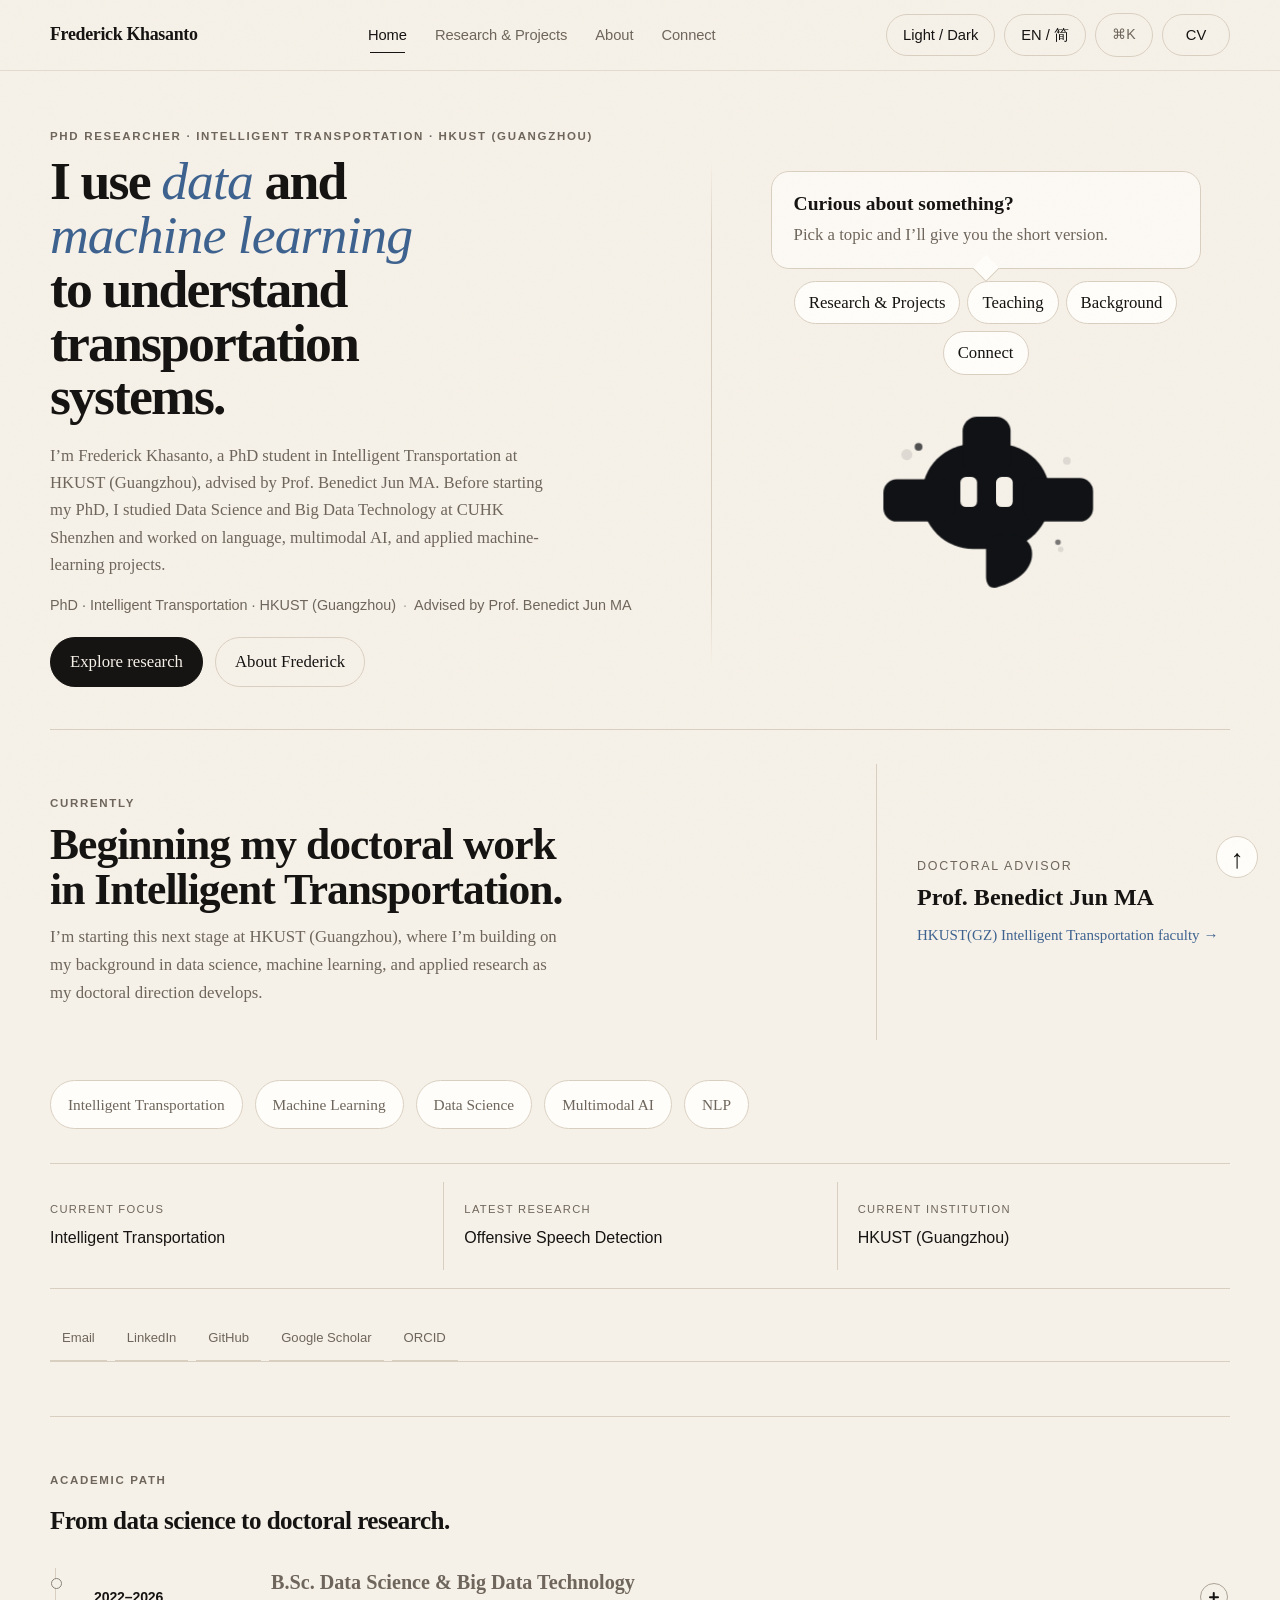
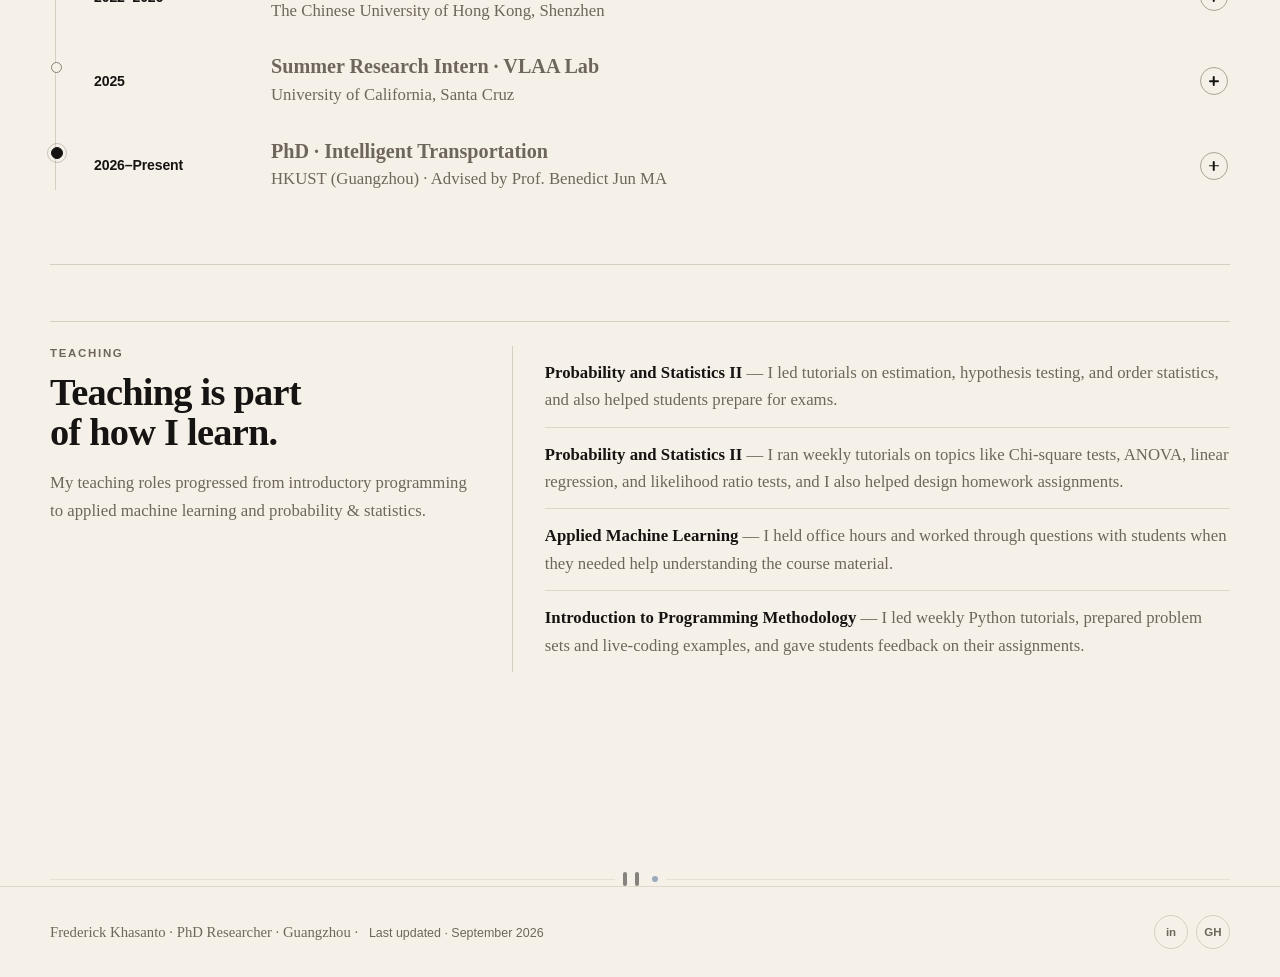
==== index.html @ 77dc5299 "Add files via upload" ====
<!DOCTYPE html>

<html class="no-js" data-theme="light" lang="en">
<head>
<meta charset="utf-8"/>
<meta content="width=device-width, initial-scale=1.0" name="viewport"/>
<meta content="PhD researcher in Intelligent Transportation at HKUST (Guangzhou), with a background in data science, machine learning, language AI, and multimodal AI." name="description"/>
<meta content="index,follow" name="robots"/>
<meta content="website" property="og:type"/>
<meta content="Frederick Khasanto — PhD Researcher" property="og:title"/>
<meta content="PhD researcher in Intelligent Transportation at HKUST (Guangzhou), with a background in data science, machine learning, language AI, and multimodal AI." property="og:description"/>
<meta content="assets/og-home.png" property="og:image"/>
<meta content="1200" property="og:image:width"/>
<meta content="630" property="og:image:height"/>
<meta content="summary_large_image" name="twitter:card"/>
<meta content="Frederick Khasanto — PhD Researcher" name="twitter:title"/>
<meta content="PhD researcher in Intelligent Transportation at HKUST (Guangzhou), with a background in data science, machine learning, language AI, and multimodal AI." name="twitter:description"/>
<meta content="assets/og-home.png" name="twitter:image"/>
<link href="" id="canonicalLink" rel="canonical"/>
<title>Frederick Khasanto — PhD Researcher</title>
<link href="assets/favicon.svg" rel="icon" type="image/svg+xml"/>
<script>(function(){var d=document.documentElement;d.classList.remove('no-js');try{var t=localStorage.getItem('fk-theme');if(t==='dark'||t==='light')d.setAttribute('data-theme',t);}catch(e){}})();</script>
<link href="assets/apple-touch-icon.png" rel="apple-touch-icon" sizes="180x180"/>
<link href="manifest.webmanifest" rel="manifest"/>
<meta content="#f4efe6" name="theme-color"/>
<link href="styles.css?v=35" rel="stylesheet"/>
<script type="application/ld+json">{"@context": "https://schema.org", "@type": "Person", "name": "Frederick Khasanto", "email": "mailto:frederick.kh2003@gmail.com", "jobTitle": "PhD Student in Intelligent Transportation", "description": "PhD student in Intelligent Transportation at The Hong Kong University of Science and Technology (Guangzhou), advised by Prof. Benedict Jun MA.", "sameAs": ["https://github.com/frederickkh", "https://www.linkedin.com/in/frederickkhasanto/", "https://www.instagram.com/frederick.khh/"], "affiliation": {"@type": "CollegeOrUniversity", "name": "The Hong Kong University of Science and Technology (Guangzhou)"}, "alumniOf": {"@type": "CollegeOrUniversity", "name": "The Chinese University of Hong Kong, Shenzhen"}, "knowsAbout": ["Intelligent Transportation", "Machine Learning", "Data Science", "Natural Language Processing", "Multimodal AI"]}</script>
<link href="research.html" rel="prefetch"/><link href="about.html" rel="prefetch"/><link href="connect.html" rel="prefetch"/><link href="Frederick_Academic_CV.pdf" rel="prefetch"/><link href="Frederick_Research_Profile.pdf" rel="prefetch"/></head>
<body class="page-enter v30" data-page="home">
<a class="skip-link" href="#main">Skip to content</a>
<header class="site-header">
<div class="container header-inner">
<a class="wordmark" href="index.html">Frederick Khasanto</a>
<button aria-controls="mobileMenu" aria-expanded="false" aria-label="Open navigation" class="mobile-menu-toggle" id="mobileMenuToggle" type="button">
<span></span><span></span><span></span>
</button>
<div class="mobile-menu" id="mobileMenu">
<nav aria-label="Primary navigation" class="top-nav">
<a data-i18n="common.home" href="index.html">Home</a>
<a data-i18n="common.work" href="research.html">Research &amp; Projects</a>
<a data-i18n="common.about" href="about.html">About</a>
<a data-i18n="common.connect" href="connect.html">Connect</a>
</nav>
<div class="header-actions">
<button class="pill-btn" data-i18n="common.theme" id="themeToggle" type="button">Light / Dark</button>
<button class="pill-btn" data-i18n="common.lang" id="langToggle" type="button">EN / 简</button>
<a class="cv-link" data-i18n="common.cv" href="Frederick_Academic_CV.pdf" rel="noopener" target="_blank">CV</a>
</div>
</div>
</div>
</header>
<main class="page-main" id="main">
<div class="container">
<section class="hero-grid reveal home-hero-legacy home-hero-v27">
<div class="hero-copy">
<div class="kicker" data-i18n="home.kicker">PhD Researcher · Intelligent Transportation · HKUST (Guangzhou)</div>
<h1 data-i18n="home.title" data-i18n-html="true">I use <em>data</em> and <em>machine learning</em> to understand transportation systems.</h1>
<p data-i18n="home.intro">I’m Frederick Khasanto, a PhD student in Intelligent Transportation at HKUST (Guangzhou), advised by Prof. Benedict Jun MA. Before starting my PhD, I studied Data Science and Big Data Technology at CUHK Shenzhen and worked on language, multimodal AI, and applied machine-learning projects.</p>
<div aria-label="Current academic role" class="hero-identity-line"><span>PhD · Intelligent Transportation · HKUST (Guangzhou)</span><span>Advised by Prof. Benedict Jun MA</span></div>
<div class="hero-actions">
<a class="primary-btn" data-i18n="home.viewWork" href="research.html">Explore research</a>
<a class="secondary-btn" data-i18n="home.aboutMe" href="about.html">About Frederick</a>
</div>
</div>
<aside aria-label="Interactive profile avatar" class="hero-side hero-side-v27">
<div class="avatar-wrap">
<div aria-live="polite" class="avatar-bubble">
<strong data-i18n="home.avatarQ">Curious about something?</strong>
<p data-i18n="home.avatarD" id="avatarResponse">Pick a topic and I’ll give you the short version.</p>
</div>
<div class="avatar-options">
<button class="avatar-option" data-i18n="home.optWork" data-topic="work">Research &amp; Projects</button>
<button class="avatar-option" data-i18n="home.optTeach" data-topic="teaching">Teaching</button>
<button class="avatar-option" data-i18n="home.optAbout" data-topic="about">Background</button>
<button class="avatar-option" data-i18n="home.optConnect" data-topic="connect">Connect</button>
</div>
<button aria-describedby="avatarResponse" aria-label="Interactive research companion" class="avatar-btn" id="avatarButton" type="button">
<svg aria-hidden="true" class="research-companion" data-orbit-avatar="" viewbox="0 0 520 420" xmlns="http://www.w3.org/2000/svg">
<g aria-hidden="true" class="companion-nodes"><circle class="companion-node node-a" cx="118" cy="132" fill="currentColor" opacity=".22" r="10"></circle><circle class="companion-node node-b" cx="405" cy="143" fill="currentColor" opacity=".18" r="7"></circle><circle class="companion-node node-c" cx="394" cy="302" fill="currentColor" opacity=".16" r="5"></circle></g><g class="companion-core">
<rect class="companion-body" fill="currentColor" height="188" rx="92" width="230" x="145" y="113"></rect>
<rect class="companion-body companion-wing-left" fill="currentColor" height="76" rx="24" width="128" x="76" y="176"></rect>
<rect class="companion-body companion-wing-right" fill="currentColor" height="78" rx="24" width="126" x="326" y="174"></rect>
<rect class="companion-body companion-crown" fill="currentColor" height="105" rx="26" width="86" x="218" y="64"></rect>
<path class="companion-body companion-tail" d="M285 276 C316 272 338 282 342 303 C347 333 321 359 279 370 C266 373 260 364 260 350 L260 303 C260 287 270 278 285 276Z" fill="currentColor"></path>
<g fill="var(--avatar-eye)">
<g class="avatar-eye-track avatar-eye-track-left"><rect class="avatar-eye" height="54" rx="10" width="30" x="214" y="172"></rect></g>
<g class="avatar-eye-track avatar-eye-track-right"><rect class="avatar-eye" height="54" rx="10" width="30" x="278" y="172"></rect></g>
</g>
<path class="avatar-smile" d="M230 249 C251 264 276 264 296 249" fill="none" stroke="var(--avatar-eye)" stroke-linecap="round" stroke-width="8"></path>
</g><g aria-hidden="true" class="companion-expression">
<path class="companion-brow companion-brow-left" d="M209 157 Q225 149 241 157" fill="none" stroke="var(--avatar-eye)" stroke-linecap="round" stroke-width="5"></path>
<path class="companion-brow companion-brow-right" d="M275 157 Q291 149 307 157" fill="none" stroke="var(--avatar-eye)" stroke-linecap="round" stroke-width="5"></path>
<g class="companion-thought"><circle cx="377" cy="114" fill="currentColor" r="5"></circle><circle cx="394" cy="98" fill="currentColor" r="7"></circle><circle cx="416" cy="78" fill="currentColor" r="9"></circle></g>
<g class="companion-signals" fill="none" stroke="currentColor" stroke-linecap="round" stroke-width="4"><path d="M92 160 Q72 176 72 202"></path><path d="M428 153 Q450 171 451 199"></path></g>
</g>
<circle class="companion-float-dot companion-float-dot-a" cx="139" cy="118" fill="currentColor" opacity=".72" r="7"></circle>
<circle class="companion-float-dot companion-float-dot-b" cx="389" cy="289" fill="currentColor" opacity=".55" r="5"></circle>
</svg>
</button>
<noscript><div class="avatar-noscript"><img alt="Frederick research companion" src="assets/research-companion.svg"/></div></noscript><div class="avatar-helper"><a class="avatar-jump hidden" href="#" id="avatarJump">Open page →</a></div>
</div>
</aside>
</section><section class="doctoral-now reveal" id="doctoral-direction">
<div class="doctoral-now-copy"><div class="kicker">Currently</div><h2>Beginning my doctoral work in Intelligent Transportation.</h2><p>I’m starting this next stage at HKUST (Guangzhou), where I’m building on my background in data science, machine learning, and applied research as my doctoral direction develops.</p></div>
<div class="advisor-card"><span>Doctoral advisor</span><strong>Prof. Benedict Jun MA</strong><a href="https://sysh.hkust-gz.edu.cn/thrust-areas/intr/faculty-profile/" rel="noopener" target="_blank">HKUST(GZ) Intelligent Transportation faculty →</a></div>
</section><section aria-label="Research focus" class="focus-strip reveal" data-focus-strip="">
<button class="focus-chip" data-focus="transportation" type="button">Intelligent Transportation</button>
<button class="focus-chip" data-focus="ml" type="button">Machine Learning</button>
<button class="focus-chip" data-focus="data" type="button">Data Science</button>
<button class="focus-chip" data-focus="multimodal" type="button">Multimodal AI</button>
<button class="focus-chip" data-focus="nlp" type="button">NLP</button>
</section>
<section aria-label="Current research status" class="research-status-line reveal">
<div><span>Current focus</span><strong>Intelligent Transportation</strong></div>
<div><span>Latest research</span><strong>Offensive Speech Detection</strong></div>
<div><span>Current institution</span><strong>HKUST (Guangzhou)</strong></div>
</section>
<nav aria-label="Academic identity" class="academic-identity-bar reveal">
<a data-track="email" href="mailto:frederick.kh2003@gmail.com">Email</a>
<a href="https://www.linkedin.com/in/frederickkhasanto/" rel="noopener" target="_blank">LinkedIn</a>
<a href="https://github.com/frederickkh" rel="noopener" target="_blank">GitHub</a>
<a data-scholar-link="" hidden="" href="#">Google Scholar</a>
<a data-orcid-link="" hidden="" href="#">ORCID</a>
</nav><section class="academic-timeline-section reveal">
<div class="section-head"><div><div class="kicker">Academic path</div><h2>From data science to doctoral research.</h2></div></div>
<div class="academic-timeline interactive-timeline" data-academic-timeline="">
<article class="timeline-item">
<button aria-expanded="false" class="timeline-trigger" type="button">
<time>2022–2026</time><span class="timeline-summary"><strong>B.Sc. Data Science &amp; Big Data Technology</strong><span>The Chinese University of Hong Kong, Shenzhen</span></span><span aria-hidden="true" class="timeline-cue"></span>
</button>
<div class="timeline-detail"><p data-i18n="about.timeline1">Built a foundation in statistics, machine learning, programming, and data-driven problem solving at CUHK Shenzhen.</p></div>
</article>
<article class="timeline-item">
<button aria-expanded="false" class="timeline-trigger" type="button">
<time>2025</time><span class="timeline-summary"><strong>Summer Research Intern · VLAA Lab</strong><span>University of California, Santa Cruz</span></span><span aria-hidden="true" class="timeline-cue"></span>
</button>
<div class="timeline-detail"><p data-i18n="about.timeline2">Studied vision-language models and multimodal architectures, including LLaVA and LLaVA-CoT, at the VLAA Lab.</p></div>
</article>
<article class="timeline-item current">
<button aria-expanded="false" class="timeline-trigger" type="button">
<time>2026–Present</time><span class="timeline-summary"><strong>PhD · Intelligent Transportation</strong><span>HKUST (Guangzhou) · Advised by Prof. Benedict Jun MA</span></span><span aria-hidden="true" class="timeline-cue"></span>
</button>
<div class="timeline-detail"><p data-i18n="about.timeline3">Beginning doctoral research in Intelligent Transportation at HKUST (Guangzhou) under the supervision of Prof. Benedict Jun MA.</p></div>
</article>
</div>
</section>
<section class="section reveal" id="teaching-profile">
<div class="teaching-home-grid">
<div class="intro-card">
<div class="kicker" data-i18n="home.teachK">Teaching</div>
<h2 class="legacy-home-title" data-i18n="home.teachT">Teaching is part of how I learn.</h2>
<p class="muted" data-i18n="home.teachP">My teaching roles progressed from introductory programming to applied machine learning and probability &amp; statistics.</p>
</div>
<div class="teaching-preview">
<ul class="teaching-home-list">
<li><strong data-i18n="home.t1title">Probability and Statistics II</strong> — <span data-i18n="home.t1body">I led tutorials on estimation, hypothesis testing, and order statistics, and also helped students prepare for exams.</span></li>
<li><strong data-i18n="home.t2title">Probability and Statistics II</strong> — <span data-i18n="home.t2body">I ran weekly tutorials on topics like Chi-square tests, ANOVA, linear regression, and likelihood ratio tests, and I also helped design homework assignments.</span></li>
<li><strong data-i18n="home.t3title">Applied Machine Learning</strong> — <span data-i18n="home.t3body">I held office hours and worked through questions with students when they needed help understanding the course material.</span></li>
<li><strong data-i18n="home.t4title">Introduction to Programming Methodology</strong> — <span data-i18n="home.t4body">I led weekly Python tutorials, prepared problem sets and live-coding examples, and gave students feedback on their assignments.</span></li>
</ul>
</div>
</div>
</section>
</div>
</main>
<div aria-hidden="true" class="signature-divider"><span class="sig-line"></span><span class="sig-eye"></span><span class="sig-eye"></span><span class="sig-node"></span><span class="sig-line"></span></div><footer class="footer-simple premium-footer"><div class="container premium-footer-inner"><span>Frederick Khasanto · PhD Researcher · Guangzhou · <span class="freshness">Last updated · September 2026</span></span><div class="footer-socials"><a aria-label="LinkedIn" href="https://www.linkedin.com/in/frederickkhasanto/" rel="noopener" target="_blank">in</a><a aria-label="GitHub" href="https://github.com/frederickkh" rel="noopener" target="_blank">GH</a></div></div></footer>
<button aria-label="Back to top" class="to-top" data-to-top="">↑</button>
<script src="site-config.js?v=35"></script><script defer="" src="script.js?v=35"></script>
</body></html>
---- styles.css ----
:root {
  --bg: #f6f1e8;
  --surface: #fffdf9;
  --surface-soft: #f0e9de;
  --text: #161412;
  --muted: #6e665c;
  --line: #d9cfc1;
  --accent: #3e628f;
  --accent-soft: #e6edf7;
  --shadow: 0 14px 36px rgba(35, 28, 18, 0.055);
  --avatar: #101216;
  --avatar-eye: var(--bg);
  --content: 1180px;
}

html[data-theme="dark"] {
  --bg: #111318;
  --surface: #171a20;
  --surface-soft: #20252d;
  --text: #f2ede5;
  --muted: #b8b0a5;
  --line: #303641;
  --accent: #91add5;
  --accent-soft: #202d40;
  --shadow: 0 16px 38px rgba(0, 0, 0, 0.28);
  --avatar: #f2ede5;
  --avatar-eye: var(--bg);
}

* { box-sizing: border-box; }
html { scroll-behavior: smooth; }
body {
  margin: 0;
  font-family: "Times New Roman", Times, serif;
  background: var(--bg);
  color: var(--text);
  line-height: 1.58;
  font-size: 17px;
  -webkit-font-smoothing: antialiased;
}

a { color: inherit; text-decoration: none; }
img { display: block; max-width: 100%; }
button, input, textarea, select { font: inherit; color: inherit; }
button { -webkit-tap-highlight-color: transparent; }

.container {
  width: min(calc(100% - 44px), var(--content));
  margin: 0 auto;
}

.hidden { display: none !important; }

/* Header */
.site-header {
  position: sticky;
  top: 0;
  z-index: 30;
  background: color-mix(in srgb, var(--bg) 90%, transparent);
  border-bottom: 1px solid color-mix(in srgb, var(--line) 82%, transparent);
  backdrop-filter: blur(14px);
}

.header-inner {
  min-height: 74px;
  display: grid;
  grid-template-columns: auto 1fr auto;
  align-items: center;
  gap: 24px;
}

.wordmark {
  font-weight: 700;
  font-size: 1.12rem;
  white-space: nowrap;
  letter-spacing: -0.01em;
}

.top-nav {
  display: flex;
  align-items: center;
  justify-content: center;
  gap: 4px;
}

.top-nav a,
.pill-btn,
.cv-link,
.primary-btn,
.secondary-btn,
.avatar-option,
.copy-btn {
  transition: background-color .18s ease, color .18s ease, border-color .18s ease, transform .18s ease, box-shadow .18s ease;
}

.top-nav a {
  padding: 9px 14px;
  border-radius: 999px;
  color: var(--muted);
}

.top-nav a:hover,
.top-nav a.active {
  background: var(--surface-soft);
  color: var(--text);
}

.header-actions {
  display: flex;
  align-items: center;
  justify-content: flex-end;
  gap: 9px;
}

.pill-btn,
.cv-link,
.copy-btn,
.primary-btn,
.secondary-btn {
  display: inline-flex;
  align-items: center;
  justify-content: center;
  border: 1px solid var(--line);
  border-radius: 999px;
  background: transparent;
  cursor: pointer;
}

.pill-btn,
.cv-link {
  min-height: 42px;
  padding: 8px 16px;
}

.cv-link { min-width: 68px; }

.pill-btn:hover,
.cv-link:hover,
.copy-btn:hover,
.secondary-btn:hover {
  border-color: color-mix(in srgb, var(--accent) 58%, var(--line));
  transform: translateY(-1px);
}

.page-main { padding: 42px 0 70px; }
.kicker {
  margin-bottom: 12px;
  color: var(--muted);
  font-size: .78rem;
  letter-spacing: .15em;
  text-transform: uppercase;
}

/* Home hero */
.hero-grid {
  display: grid;
  grid-template-columns: minmax(0, 1.03fr) minmax(390px, .97fr);
  gap: 48px;
  align-items: center;
  min-height: 620px;
  padding: 18px 0 30px;
}

.hero-copy h1 {
  max-width: 10.5ch;
  margin: 0 0 20px;
  font-size: clamp(3rem, 5.8vw, 5.15rem);
  line-height: .96;
  letter-spacing: -0.045em;
}

.hero-copy h1 em {
  color: var(--accent);
  font-style: italic;
  font-weight: 400;
}

.hero-copy > p {
  max-width: 58ch;
  margin: 0 0 24px;
  color: var(--muted);
  font-size: 1.08rem;
  line-height: 1.7;
}

.hero-actions {
  display: flex;
  gap: 12px;
  flex-wrap: wrap;
}

.primary-btn,
.secondary-btn {
  min-height: 46px;
  padding: 10px 19px;
}

.primary-btn {
  background: var(--text);
  border-color: var(--text);
  color: var(--bg);
}

.primary-btn:hover { transform: translateY(-1px); opacity: .92; }

.hero-facts {
  display: grid;
  grid-template-columns: repeat(3, minmax(0, 1fr));
  gap: 12px;
  margin-top: 24px;
}

.fact-card {
  padding: 15px 16px;
  border: 1px solid var(--line);
  border-radius: 18px;
  background: color-mix(in srgb, var(--surface) 88%, transparent);
}

.fact-card span {
  display: block;
  margin-bottom: 4px;
  color: var(--muted);
  font-size: .86rem;
}

.fact-card strong { font-size: 1rem; }

.hero-side { min-width: 0; }

.avatar-wrap {
  display: grid;
  justify-items: center;
  gap: 11px;
  position: relative;
  padding-top: 2px;
}

.avatar-bubble {
  position: relative;
  width: min(100%, 500px);
  padding: 24px 28px;
  border: 1px solid var(--line);
  border-radius: 30px;
  background: var(--surface);
  box-shadow: var(--shadow);
}

.avatar-bubble::after {
  content: "";
  position: absolute;
  left: 50%;
  bottom: -12px;
  width: 22px;
  height: 22px;
  background: var(--surface);
  border-right: 1px solid var(--line);
  border-bottom: 1px solid var(--line);
  transform: translateX(-50%) rotate(45deg);
}

.avatar-bubble strong {
  display: block;
  margin-bottom: 6px;
  font-size: 1.22rem;
  line-height: 1.25;
}

.avatar-bubble p {
  margin: 0;
  color: var(--muted);
  line-height: 1.5;
}

.avatar-options {
  display: flex;
  justify-content: center;
  flex-wrap: wrap;
  gap: 9px;
  width: min(100%, 510px);
  padding-top: 4px;
}

.avatar-option {
  min-height: 42px;
  padding: 8px 17px;
  border: 1px solid var(--line);
  border-radius: 999px;
  background: var(--surface);
  cursor: pointer;
}

.avatar-option:hover,
.avatar-option.active {
  background: var(--surface-soft);
  border-color: color-mix(in srgb, var(--accent) 48%, var(--line));
  transform: translateY(-1px);
}

.avatar-btn {
  width: min(330px, 86vw);
  margin-top: 2px;
  padding: 0;
  border: 0;
  outline: none;
  background: transparent;
  color: var(--avatar);
  cursor: pointer;
  transform-origin: center;
}

.avatar-btn svg { display: block; width: 100%; height: auto; }
.avatar-btn:hover { filter: drop-shadow(0 12px 20px rgba(0, 0, 0, .08)); }
.avatar-btn.pressed { transform: scale(.97); }
.avatar-btn.talk .avatar-eye { animation: blink .36s ease; }
.avatar-float { animation: bob 4.6s ease-in-out infinite; }
.avatar-helper { min-height: 24px; }
.avatar-jump { color: var(--accent); font-size: .95rem; }

@keyframes blink {
  0%, 100% { transform: scaleY(1); transform-origin: center; }
  50% { transform: scaleY(.14); transform-origin: center; }
}
@keyframes bob {
  0%, 100% { transform: translateY(0); }
  50% { transform: translateY(-6px); }
}

/* Home teaching */
.section {
  padding: 46px 0;
  border-top: 1px solid var(--line);
}

.teaching-home-grid {
  display: grid;
  grid-template-columns: .74fr 1.26fr;
  gap: 24px;
  align-items: start;
}

.intro-card,
.teaching-preview {
  border: 1px solid var(--line);
  border-radius: 24px;
  background: var(--surface);
  box-shadow: var(--shadow);
}

.intro-card { padding: 26px 28px; }
.teaching-preview { padding: 18px 26px; }
.legacy-home-title {
  margin: 0 0 12px;
  font-size: clamp(1.8rem, 3vw, 2.55rem);
  line-height: 1.05;
  letter-spacing: -0.02em;
}
.muted { color: var(--muted); }
.teaching-home-list { margin: 0; padding: 0; list-style: none; }
.teaching-home-list li {
  padding: 13px 0;
  color: var(--muted);
  border-bottom: 1px solid color-mix(in srgb, var(--line) 78%, transparent);
}
.teaching-home-list li:last-child { border-bottom: 0; }
.teaching-home-list strong { color: var(--text); }

/* Research + Projects */
.research-intro { padding: 12px 0 28px; }
.research-intro h1 {
  margin: 0;
  font-size: clamp(2.5rem, 5vw, 4.15rem);
  line-height: 1;
  letter-spacing: -0.035em;
}
.research-intro p {
  max-width: 68ch;
  margin: 18px 0 0;
  color: var(--muted);
  font-size: 1.08rem;
}

.research-list { display: grid; gap: 14px; margin: 6px 0 40px; }
.research-row {
  display: grid;
  grid-template-columns: 205px 1fr;
  gap: 26px;
  padding: 24px 26px;
  border: 1px solid var(--line);
  border-radius: 22px;
  background: var(--surface);
  box-shadow: var(--shadow);
}
.research-row .meta strong { display: block; margin-bottom: 4px; }
.research-row .meta span,
.research-row p { color: var(--muted); }
.research-row p { margin: 0; }
.eyebrow {
  margin-bottom: 6px;
  color: var(--muted);
  font-size: .78rem;
  letter-spacing: .14em;
  text-transform: uppercase;
}
.research-row h3 {
  margin: 0 0 8px;
  font-size: 1.65rem;
  line-height: 1.1;
}

.project-section-head,
.section-line-title {
  display: flex;
  align-items: center;
  gap: 18px;
  margin: 32px 0 18px;
}
.project-section-head h2,
.section-line-title h2 {
  margin: 0;
  white-space: nowrap;
  font-size: clamp(2rem, 3vw, 2.8rem);
  line-height: 1;
}
.line-fill { flex: 1; height: 1px; background: var(--line); }
.project-grid { display: grid; gap: 14px; }
.project-card {
  display: grid;
  grid-template-columns: 132px minmax(0, 1fr) 230px;
  gap: 24px;
  align-items: center;
  padding: 22px 24px;
  border: 1px solid var(--line);
  border-radius: 22px;
  background: var(--surface);
  box-shadow: var(--shadow);
}
.project-meta { display: grid; gap: 11px; align-content: start; }
.project-year { color: var(--muted); font-size: 1.65rem; font-weight: 700; }
.project-badge,
.project-badge-ref {
  display: inline-flex;
  align-items: center;
  justify-content: center;
  width: fit-content;
  min-width: 102px;
  padding: 7px 12px;
  border-radius: 10px;
  background: #6f849a;
  color: #fff;
  font-size: .82rem;
  font-weight: 700;
  letter-spacing: .04em;
}
.project-copy h3,
.project-copy-ref h3 {
  margin: 0 0 7px;
  font-size: 1.55rem;
  line-height: 1.1;
}
.project-copy p,
.project-copy-ref p {
  margin: 0;
  color: var(--muted);
  line-height: 1.55;
}
.project-image,
.project-image-ref {
  height: 132px;
  overflow: hidden;
  border: 1px solid var(--line);
  border-radius: 15px;
  background: var(--surface-soft);
}
.project-image img,
.project-image-ref img {
  width: 100%;
  height: 100%;
  object-fit: cover;
}

/* About */
.about-container-legacy { display: grid; gap: 26px; }
.about-hero-ref { padding-top: 4px; }
.about-hero-ref h1 {
  margin: 0;
  font-size: clamp(2.8rem, 5vw, 4.7rem);
  line-height: .96;
  letter-spacing: -0.035em;
}
.about-divider { height: 1px; margin-top: 20px; background: var(--line); }
.about-intro-ref {
  display: grid;
  grid-template-columns: minmax(0, 1.15fr) minmax(280px, .85fr);
  gap: 36px;
  align-items: start;
}
.about-copy-ref h2,
.about-section-ref h2 {
  margin: 0 0 13px;
  font-size: clamp(1.8rem, 3vw, 2.4rem);
  line-height: 1.08;
}
.about-copy-ref p {
  margin: 0 0 15px;
  color: var(--muted);
  font-size: 1.04rem;
}
.about-photo-ref-wrap {
  overflow: hidden;
  border: 1px solid var(--line);
  border-radius: 22px;
  background: var(--surface);
  box-shadow: var(--shadow);
}
.about-photo-ref {
  width: 100%;
  aspect-ratio: 4 / 5;
  object-fit: cover;
}
.about-section-ref,
.callout-ref {
  padding: 26px 28px;
  border: 1px solid var(--line);
  border-radius: 22px;
  background: var(--surface);
  box-shadow: var(--shadow);
}
.bullet-list-ref {
  margin: 0;
  padding-left: 20px;
  color: var(--muted);
}
.bullet-list-ref li { margin: 10px 0; }
.bullet-list-ref strong { color: var(--text); }
.callout-ref p { margin: 0; color: var(--muted); }
.callout-ref a { color: var(--accent); }
.project-card-ref {
  display: grid;
  grid-template-columns: 126px minmax(0, 1fr) 220px;
  gap: 22px;
  align-items: center;
  padding: 18px 0;
  border-top: 1px solid var(--line);
}
.about-section-ref .project-card-ref:first-of-type { border-top: 0; padding-top: 0; }
.project-meta-ref { display: grid; gap: 10px; align-content: start; }
.project-year-ref { color: var(--muted); font-size: 1.55rem; font-weight: 700; }
.info-grid-ref {
  display: grid;
  grid-template-columns: repeat(3, minmax(0, 1fr));
  gap: 14px;
}
.info-card-ref {
  padding: 21px 22px;
  border: 1px solid var(--line);
  border-radius: 20px;
  background: var(--surface);
  box-shadow: var(--shadow);
}
.info-card-ref h3 { margin: 0 0 9px; font-size: 1.45rem; }
.info-card-ref p { margin: 0; color: var(--muted); }

/* Connect – intentionally close to the earlier compact list style */
.connect-page { padding-top: 36px; }
.connect-hero {
  display: grid;
  grid-template-columns: 210px 1fr;
  gap: 34px;
  align-items: center;
  padding: 12px 0 34px;
  border-bottom: 1px solid var(--line);
}
.connect-photo-wrap { position: relative; width: 190px; }
.connect-photo {
  width: 190px;
  height: 190px;
  object-fit: cover;
  border: 1px solid var(--line);
  border-radius: 50%;
  box-shadow: var(--shadow);
}
.status-dot {
  position: absolute;
  right: 12px;
  bottom: 12px;
  width: 16px;
  height: 16px;
  border: 3px solid var(--bg);
  border-radius: 50%;
  background: #22c55e;
}
.connect-copy h1 {
  margin: 0 0 7px;
  font-size: clamp(2.5rem, 4.5vw, 4rem);
  line-height: 1;
  letter-spacing: -0.035em;
}
.connect-degree { margin: 0 0 10px; font-weight: 700; }
.connect-copy p:last-child { max-width: 64ch; margin-bottom: 0; color: var(--muted); }

.contact-list {
  display: grid;
  margin-top: 30px;
  border-top: 1px solid var(--line);
}
.contact-row {
  display: grid;
  grid-template-columns: 62px 185px minmax(0, 1fr) auto;
  gap: 18px;
  align-items: center;
  min-height: 88px;
  padding: 15px 0;
  border-bottom: 1px solid var(--line);
}
.contact-icon {
  width: 48px;
  height: 48px;
  display: grid;
  place-items: center;
  border: 1px solid var(--line);
  border-radius: 50%;
  background: var(--surface);
}
.contact-icon svg { width: 23px; height: 23px; display:block; }
.contact-name { font-size: 1.38rem; font-weight: 700; }
.contact-name:hover { color: var(--accent); }
.contact-desc { color: var(--muted); }
.copy-btn {
  min-width: 82px;
  min-height: 40px;
  padding: 7px 16px;
  background: var(--surface);
}
.copy-btn.copied { background: var(--text); color: var(--bg); }
.brand-whatsapp:hover, .brand-instagram:hover, .brand-email:hover, .brand-linkedin:hover, .brand-github:hover { box-shadow: 0 0 0 4px color-mix(in srgb, var(--surface-soft) 70%, transparent); }

.footer-simple {
  padding: 30px 0 38px;
  border-top: 1px solid var(--line);
  color: var(--muted);
  text-align: center;
}
.to-top {
  position: fixed;
  right: 22px;
  bottom: 22px;
  width: 52px;
  height: 52px;
  display: grid;
  place-items: center;
  border: 0;
  border-radius: 50%;
  background: #217cff;
  color: #fff;
  font-size: 1.65rem;
  cursor: pointer;
  box-shadow: 0 10px 24px rgba(33, 124, 255, .28);
}

.reveal {
  opacity: 0;
  transform: translateY(14px);
  transition: opacity .5s ease, transform .5s ease;
}
.reveal.show { opacity: 1; transform: translateY(0); }

@media (prefers-reduced-motion: reduce) {
  *, *::before, *::after { scroll-behavior: auto !important; animation: none !important; transition: none !important; }
  .reveal { opacity: 1; transform: none; }
}

@media (max-width: 1000px) {
  .header-inner { grid-template-columns: 1fr auto; }
  .top-nav { grid-column: 1 / -1; grid-row: 2; order: 3; padding-bottom: 10px; }
  .hero-grid { grid-template-columns: 1fr; min-height: auto; }
  .hero-copy h1 { max-width: 12ch; }
  .hero-side { margin-top: 10px; }
  .teaching-home-grid,
  .about-intro-ref,
  .research-row,
  .project-card,
  .project-card-ref,
  .info-grid-ref,
  .connect-hero { grid-template-columns: 1fr; }
  .about-photo-ref-wrap { max-width: 420px; }
  .project-image,
  .project-image-ref { height: 210px; }
  .connect-photo-wrap { width: 150px; }
  .connect-photo { width: 150px; height: 150px; }
  .contact-row { grid-template-columns: 58px minmax(0, 1fr) auto; }
  .contact-desc { grid-column: 2 / 3; margin-top: -8px; }
  .copy-btn { grid-column: 3; grid-row: 1 / span 2; }
}

@media (max-width: 680px) {
  body { font-size: 16px; }
  .container { width: min(calc(100% - 24px), var(--content)); }
  .header-inner { display: flex; flex-wrap: wrap; justify-content: center; gap: 8px 12px; padding: 11px 0; }
  .wordmark { width: 100%; text-align: center; }
  .top-nav { order: 2; width: 100%; flex-wrap: wrap; padding-bottom: 0; }
  .header-actions { order: 3; width: 100%; justify-content: center; }
  .top-nav a { padding: 8px 10px; }
  .pill-btn, .cv-link { min-height: 38px; padding: 7px 12px; }
  .page-main { padding-top: 28px; }
  .hero-grid { gap: 28px; padding-top: 0; }
  .hero-copy h1 { max-width: none; font-size: clamp(2.65rem, 13vw, 4rem); }
  .hero-facts { grid-template-columns: 1fr; }
  .avatar-bubble { padding: 20px; border-radius: 24px; }
  .avatar-options { gap: 7px; }
  .avatar-option { padding: 8px 13px; }
  .avatar-btn { width: min(280px, 84vw); }
  .intro-card, .teaching-preview, .about-section-ref, .callout-ref { padding: 21px; }
  .project-card, .project-card-ref { padding: 19px; border: 1px solid var(--line); border-radius: 20px; background: var(--surface); box-shadow: var(--shadow); }
  .project-card-ref + .project-card-ref { margin-top: 12px; }
  .section-line-title, .project-section-head { align-items: flex-start; }
  .line-fill { margin-top: 16px; }
  .contact-row { grid-template-columns: 52px 1fr auto; gap: 12px; }
  .contact-icon { width: 44px; height: 44px; }
  .contact-name { font-size: 1.18rem; }
  .contact-desc { font-size: .94rem; }
  .copy-btn { min-width: 70px; padding: 7px 12px; }
}


/* v13 targeted polish — keep v12 visual direction */
.about-intro-ref {
  grid-template-columns: minmax(0, 1.35fr) minmax(230px, .65fr);
  gap: 42px;
}
.about-photo-ref-wrap {
  width: min(100%, 300px);
  justify-self: end;
}
.about-photo-ref {
  aspect-ratio: 4 / 5;
  object-position: center 42%;
}
.connect-copy p:last-child {
  max-width: 68ch;
  line-height: 1.6;
}
.status-dot { display: none !important; }
@media (max-width: 980px) {
  .about-photo-ref-wrap {
    width: min(100%, 320px);
    justify-self: start;
  }
}


/* v14 finishing pass */
[id]{scroll-margin-top:96px}
.mobile-menu{display:contents}
.mobile-menu-toggle{display:none;width:44px;height:44px;border:1px solid var(--line);border-radius:50%;background:transparent;cursor:pointer;padding:11px}
.mobile-menu-toggle span{display:block;height:1.5px;background:var(--text);margin:4px 0;transition:transform .2s ease,opacity .2s ease}
.mobile-menu-toggle.open span:nth-child(1){transform:translateY(5.5px) rotate(45deg)}
.mobile-menu-toggle.open span:nth-child(2){opacity:0}
.mobile-menu-toggle.open span:nth-child(3){transform:translateY(-5.5px) rotate(-45deg)}

/* 1. About clipping */
.about-page{padding-top:64px}
.about-hero-ref{padding-top:8px}
.about-hero-ref h1{font-size:clamp(2.35rem,4.8vw,4.15rem)}

/* 2. Research hero slightly smaller */
.research-intro h1{font-size:clamp(2.35rem,4.35vw,3.65rem);max-width:19ch}
.research-intro{padding-top:4px}

/* 3. Project visual treatment ready for real screenshots */
.project-source-note{max-width:72ch;margin:-4px 0 18px;color:var(--muted);font-size:.92rem}
.project-image{position:relative;margin:0}
.project-image figcaption{position:absolute;left:10px;bottom:10px;padding:5px 9px;border-radius:999px;background:color-mix(in srgb,var(--surface) 88%,transparent);border:1px solid var(--line);font-size:.75rem;color:var(--muted);backdrop-filter:blur(8px)}

/* 4. About less repetitive */
.about-featured-grid{display:grid;grid-template-columns:repeat(2,minmax(0,1fr));gap:18px}
.about-feature-card{display:grid;grid-template-columns:150px 1fr;gap:18px;align-items:center;padding:18px;border:1px solid var(--line);border-radius:20px;background:color-mix(in srgb,var(--surface) 94%,transparent)}
.about-feature-card img{width:150px;height:112px;object-fit:cover;border-radius:14px;border:1px solid var(--line)}
.about-feature-card span{display:block;color:var(--muted);font-size:.78rem;letter-spacing:.08em;margin-bottom:4px}
.about-feature-card h3{margin:0 0 7px;font-size:1.25rem;line-height:1.15}
.about-feature-card p{margin:0;color:var(--muted);font-size:.94rem;line-height:1.5}
.inline-more{display:inline-flex;margin-top:18px;color:var(--accent);font-size:.95rem}

/* 5+6 Connect */
.connect-copy p{max-width:64ch}
.connect-copy p + p{margin-top:10px}
.contact-main{min-width:0}
.contact-name{display:inline-block;margin:0;font-size:1.42rem;line-height:1.1;font-weight:700}
.contact-id{margin-top:4px;color:var(--muted);font-size:.86rem;overflow-wrap:anywhere}
.contact-row{grid-template-columns:68px minmax(190px, .7fr) minmax(260px,1.3fr) auto}
.contact-icon{width:58px;height:58px}
.contact-icon:hover{transform:translateY(-1px);border-color:color-mix(in srgb,var(--accent) 55%,var(--line))}

/* 10 avatar micro interaction */
.avatar-eye{transition:x .08s linear,y .08s linear}
.avatar-btn.micro-bounce{animation:avatarMicroBounce .36s ease}
@keyframes avatarMicroBounce{0%{transform:translateY(0) scale(1)}45%{transform:translateY(-8px) scale(1.02)}100%{transform:translateY(0) scale(1)}}

/* Reduced motion */
@media (prefers-reduced-motion:reduce){html{scroll-behavior:auto}.reveal{opacity:1!important;transform:none!important;transition:none!important}.avatar-float,.avatar-btn.micro-bounce,.avatar-btn.talk .avatar-eye{animation:none!important}*{transition-duration:.001ms!important}}

/* 8. Mobile navigation */
@media (max-width:820px){
  .header-inner{grid-template-columns:1fr auto;gap:12px;padding:12px 0;min-height:auto}
  .mobile-menu-toggle{display:block;justify-self:end}
  .mobile-menu{display:none;grid-column:1/-1;width:100%;padding:8px 0 4px;border-top:1px solid var(--line)}
  .mobile-menu.open{display:grid;gap:12px}
  .top-nav{display:grid;grid-template-columns:1fr 1fr;gap:6px;width:100%}
  .top-nav a{text-align:center;border:1px solid transparent}
  .top-nav a.active{border-color:var(--line)}
  .header-actions{justify-content:center;flex-wrap:wrap}
}
@media (max-width:720px){
  .about-featured-grid{grid-template-columns:1fr}
  .about-feature-card{grid-template-columns:112px 1fr}
  .about-feature-card img{width:112px;height:92px}
  .contact-row{grid-template-columns:58px 1fr auto;gap:12px}
  .contact-desc{grid-column:2/4;margin-top:-4px}
  .contact-main{grid-column:2}
  .copy-btn{grid-column:3;grid-row:1/3;align-self:center}
}
@media (max-width:520px){
  .top-nav{grid-template-columns:1fr}
  .about-feature-card{grid-template-columns:1fr}
  .about-feature-card img{width:100%;height:160px}
  .contact-row{grid-template-columns:50px 1fr}
  .contact-icon{width:48px;height:48px}
  .contact-main{grid-column:2}
  .contact-desc{grid-column:2}
  .copy-btn{grid-column:2;grid-row:auto;justify-self:start}
}


/* v16 — official-color contact icons, no visible raw handles/URLs */
.contact-main{display:flex;align-items:center;min-height:58px}
.contact-id{display:none!important}
.contact-icon{overflow:hidden}
.contact-icon svg{width:26px;height:26px;display:block}
.brand-whatsapp svg{width:28px;height:28px}
.brand-instagram svg{width:27px;height:27px}
.brand-email svg{width:28px;height:28px}
.brand-linkedin svg{width:27px;height:27px}
.brand-github svg{width:27px;height:27px}
html[data-theme="dark"] .brand-github svg path{fill:#fff!important}
@media (max-width:720px){.contact-main{min-height:48px}}


/* v18 — natural hero + selected premium interactions */
.avatar-smile{
  opacity:0;
  transition:opacity .18s ease;
}
.avatar-btn.easter-smile .avatar-smile{opacity:1}

.site-toast{
  position:fixed;
  left:50%;
  bottom:28px;
  z-index:120;
  transform:translate(-50%,18px);
  opacity:0;
  pointer-events:none;
  padding:11px 18px;
  border:1px solid var(--line);
  border-radius:999px;
  background:color-mix(in srgb,var(--text) 94%,transparent);
  color:var(--bg);
  box-shadow:0 14px 36px rgba(0,0,0,.18);
  font-size:.94rem;
  transition:opacity .2s ease,transform .2s ease;
}
.site-toast.show{opacity:1;transform:translate(-50%,0)}
.copy-btn.copied{transform:scale(.98)}

body.modal-open{overflow:hidden}
.cv-modal{
  position:fixed;
  inset:0;
  z-index:110;
  display:none;
  align-items:center;
  justify-content:center;
  padding:28px;
}
.cv-modal.open{display:flex}
.cv-modal-backdrop{
  position:absolute;
  inset:0;
  background:rgba(12,12,12,.58);
  backdrop-filter:blur(8px);
}
.cv-modal-panel{
  position:relative;
  z-index:1;
  width:min(980px,96vw);
  height:min(820px,90vh);
  display:grid;
  grid-template-rows:auto minmax(0,1fr) auto;
  overflow:hidden;
  border:1px solid var(--line);
  border-radius:28px;
  background:var(--surface);
  box-shadow:0 28px 80px rgba(0,0,0,.28);
}
.cv-modal-head{
  display:flex;
  align-items:flex-start;
  justify-content:space-between;
  gap:18px;
  padding:20px 22px 16px;
  border-bottom:1px solid var(--line);
}
.cv-modal-kicker{
  display:block;
  margin-bottom:3px;
  color:var(--muted);
  font-size:.78rem;
  letter-spacing:.12em;
  text-transform:uppercase;
}
.cv-modal-head h2{margin:0;font-size:1.55rem}
.cv-modal-close{
  width:42px;
  height:42px;
  border:1px solid var(--line);
  border-radius:50%;
  background:transparent;
  cursor:pointer;
  font-size:1.6rem;
  line-height:1;
}
.cv-modal-frame-wrap{min-height:0;background:var(--surface-2)}
.cv-modal-frame{width:100%;height:100%;border:0;background:#fff}
.cv-modal-actions{
  display:flex;
  justify-content:flex-end;
  gap:10px;
  padding:14px 18px;
  border-top:1px solid var(--line);
}
@media(max-width:680px){
  .cv-modal{padding:10px}
  .cv-modal-panel{width:100%;height:94vh;border-radius:20px}
  .cv-modal-head{padding:15px 16px 12px}
  .cv-modal-actions{justify-content:stretch}
  .cv-modal-actions a{flex:1}
  .site-toast{bottom:18px;max-width:calc(100vw - 28px);text-align:center}
}


/* v35 — in-site project report preview */
.project-report-preview-modal{z-index:155}
.project-report-preview-panel{width:min(1100px,96vw);height:min(900px,92vh)}
.project-report-preview-panel .cv-modal-head h2{max-width:32ch}
.project-report-link::before{content:"◫";font-size:.9em;opacity:.72}
@media(max-width:680px){.project-report-preview-panel{height:95vh}.project-report-link::before{display:none}}

/* v19 premium pass */
:root{
  --header-height:74px;
  --focus-ring:0 0 0 3px color-mix(in srgb,var(--accent) 22%,transparent);
}
html[data-theme="dark"]{
  --bg:#0f1114;
  --surface:#16191e;
  --surface-soft:#1e232b;
  --text:#f1ece3;
  --muted:#aaa296;
  --line:#2b313a;
  --accent:#9bb9e2;
  --accent-soft:#1d2a3a;
  --shadow:0 18px 46px rgba(0,0,0,.34);
}
html[data-theme="dark"] body{
  background:
    radial-gradient(circle at 15% 0%, rgba(155,185,226,.055), transparent 32%),
    linear-gradient(180deg,#101217 0%,#0f1114 70%);
}

/* premium header / scroll behavior */
.site-header{
  transition:background-color .22s ease, box-shadow .22s ease, border-color .22s ease, backdrop-filter .22s ease;
}
.header-inner{transition:min-height .22s ease,padding .22s ease}
.site-header.is-scrolled{
  background:color-mix(in srgb,var(--bg) 82%,transparent);
  box-shadow:0 10px 28px rgba(20,16,12,.07);
  backdrop-filter:blur(20px) saturate(120%);
}
html[data-theme="dark"] .site-header.is-scrolled{box-shadow:0 12px 32px rgba(0,0,0,.24)}
.site-header.is-scrolled .header-inner{min-height:62px}
.top-nav a{position:relative;background:transparent!important}
.top-nav a::after{
  content:"";position:absolute;left:14px;right:14px;bottom:5px;height:1px;background:var(--text);transform:scaleX(0);transform-origin:center;transition:transform .2s ease;
}
.top-nav a:hover::after,.top-nav a.active::after{transform:scaleX(1)}
.top-nav a.active{color:var(--text)}
.command-trigger{
  min-width:58px;padding:9px 12px;border:1px solid var(--line);border-radius:999px;background:transparent;cursor:pointer;color:var(--muted);font-size:.88rem;letter-spacing:.02em;
}
.command-trigger:hover{color:var(--text);border-color:color-mix(in srgb,var(--accent) 55%,var(--line));transform:translateY(-1px)}

/* page transitions */
body{opacity:0;transform:translateY(5px)}
body.page-ready{opacity:1;transform:none;transition:opacity .2s ease,transform .2s ease}
body.page-leaving{opacity:0;transform:translateY(4px)}
@media(prefers-reduced-motion:reduce){body,body.page-ready,body.page-leaving{opacity:1!important;transform:none!important;transition:none!important}}

/* editorial project hover */
.project-card{
  position:relative;overflow:hidden;transition:transform .22s ease,border-color .22s ease,box-shadow .22s ease;
}
.project-card::after{
  content:"";position:absolute;inset:0;pointer-events:none;border-radius:inherit;box-shadow:inset 0 0 0 1px transparent;transition:box-shadow .22s ease;
}
.project-card:hover{transform:translateY(-3px);border-color:color-mix(in srgb,var(--accent) 48%,var(--line));box-shadow:0 18px 42px rgba(35,28,18,.085)}
html[data-theme="dark"] .project-card:hover{box-shadow:0 20px 44px rgba(0,0,0,.32)}
.project-image img,.project-image-ref img,.about-feature-card img{transition:transform .42s cubic-bezier(.22,.61,.36,1)}
.project-card:hover .project-image img,.about-feature-card:hover img{transform:scale(1.025)}
.project-detail-btn{
  display:inline-flex;margin-top:13px;padding:0;border:0;background:transparent;color:var(--accent);cursor:pointer;font-weight:700;font-size:.92rem;
}
.project-detail-btn:hover{text-decoration:underline;text-underline-offset:4px}
.project-detail-btn-small{font-size:.86rem;margin-top:9px}

/* project detail modal */
.project-modal{
  position:fixed;inset:0;z-index:125;display:none;align-items:center;justify-content:center;padding:26px;
}
.project-modal.open{display:flex}
.project-modal-backdrop{position:absolute;inset:0;background:rgba(9,10,12,.58);backdrop-filter:blur(10px)}
.project-modal-panel{
  position:relative;z-index:1;width:min(900px,96vw);max-height:min(780px,90vh);overflow:auto;border:1px solid var(--line);border-radius:28px;background:var(--surface);box-shadow:0 30px 90px rgba(0,0,0,.3)
}
.project-modal-head{display:flex;justify-content:space-between;gap:20px;padding:24px 26px 18px;border-bottom:1px solid var(--line)}
.project-modal-kicker{display:block;margin-bottom:5px;color:var(--muted);font-size:.76rem;letter-spacing:.13em;text-transform:uppercase}
.project-modal-head h2{margin:0;font-size:clamp(1.65rem,3vw,2.35rem);line-height:1.08}
.project-modal-close{width:42px;height:42px;flex:0 0 auto;border:1px solid var(--line);border-radius:50%;background:transparent;cursor:pointer;font-size:1.5rem}
.project-modal-body{display:grid;grid-template-columns:minmax(0,1fr) 280px;gap:26px;padding:24px 26px 28px}
.project-modal-copy{display:grid;gap:18px;align-content:start}
.project-detail-block span{display:block;margin-bottom:5px;color:var(--muted);font-size:.76rem;letter-spacing:.11em;text-transform:uppercase}
.project-detail-block p{margin:0;color:var(--muted)}
.project-tools{display:flex;flex-wrap:wrap;gap:8px}
.project-tools span{padding:7px 11px;border:1px solid var(--line);border-radius:999px;background:var(--surface-soft);font-size:.86rem}
.project-modal-visual{border:1px solid var(--line);border-radius:20px;overflow:hidden;background:var(--surface-soft);align-self:start}
.project-modal-visual img{width:100%;height:220px;object-fit:cover}
.project-modal-visual figcaption{padding:10px 12px;color:var(--muted);font-size:.8rem;border-top:1px solid var(--line)}
@media(max-width:720px){.project-modal{padding:10px}.project-modal-panel{max-height:94vh;border-radius:20px}.project-modal-body{grid-template-columns:1fr;padding:18px}.project-modal-head{padding:18px}.project-modal-visual{order:-1}.project-modal-visual img{height:180px}}

/* command palette */
.command-palette{position:fixed;inset:0;z-index:140;display:none;align-items:flex-start;justify-content:center;padding:11vh 18px 20px}
.command-palette.open{display:flex}
.command-palette-backdrop{position:absolute;inset:0;background:rgba(8,9,11,.48);backdrop-filter:blur(8px)}
.command-panel{position:relative;z-index:1;width:min(680px,96vw);overflow:hidden;border:1px solid var(--line);border-radius:24px;background:var(--surface);box-shadow:0 28px 80px rgba(0,0,0,.28)}
.command-input-wrap{display:flex;align-items:center;gap:12px;padding:15px 18px;border-bottom:1px solid var(--line)}
.command-search-icon{color:var(--muted);font-size:1.15rem}
.command-input{width:100%;border:0;outline:0;background:transparent;font-size:1.05rem}
.command-hint{padding:9px 18px;color:var(--muted);font-size:.79rem;border-bottom:1px solid var(--line)}
.command-results{max-height:400px;overflow:auto;padding:8px}
.command-item{width:100%;display:grid;grid-template-columns:1fr auto;gap:14px;align-items:center;padding:12px 13px;border:0;border-radius:14px;background:transparent;text-align:left;cursor:pointer}
.command-item:hover,.command-item.active{background:var(--surface-soft)}
.command-item strong{display:block;font-size:1rem}
.command-item span{display:block;margin-top:2px;color:var(--muted);font-size:.83rem}
.command-item kbd{font:inherit;font-size:.74rem;color:var(--muted);border:1px solid var(--line);border-radius:7px;padding:3px 7px;background:var(--surface)}
.command-empty{padding:26px 16px;text-align:center;color:var(--muted)}

/* connect brand hover */
.contact-icon{transition:transform .18s ease,border-color .18s ease,box-shadow .18s ease,background-color .18s ease}
.contact-row:hover .brand-whatsapp{border-color:#25D366;box-shadow:0 0 0 4px rgba(37,211,102,.09)}
.contact-row:hover .brand-instagram{border-color:#d62976;box-shadow:0 0 0 4px rgba(214,41,118,.08)}
.contact-row:hover .brand-email{border-color:#EA4335;box-shadow:0 0 0 4px rgba(234,67,53,.08)}
.contact-row:hover .brand-linkedin{border-color:#0A66C2;box-shadow:0 0 0 4px rgba(10,102,194,.09)}
.contact-row:hover .brand-github{border-color:#6e7681;box-shadow:0 0 0 4px rgba(110,118,129,.09)}
.contact-row:hover .contact-icon{transform:translateY(-2px)}

/* 404 */
.notfound-main{min-height:calc(100vh - 150px);display:grid;place-items:center;padding:54px 0}
.notfound-wrap{display:grid;grid-template-columns:minmax(260px,.7fr) minmax(0,1.3fr);gap:48px;align-items:center}
.notfound-avatar{color:var(--avatar);display:grid;place-items:center}
.notfound-avatar svg{width:min(360px,100%);animation:notfoundFloat 5s ease-in-out infinite}
.notfound-bubble{position:relative;padding:34px;border:1px solid var(--line);border-radius:30px;background:var(--surface);box-shadow:var(--shadow)}
.notfound-bubble::before{content:"";position:absolute;left:-14px;top:48%;width:26px;height:26px;background:var(--surface);border-left:1px solid var(--line);border-bottom:1px solid var(--line);transform:rotate(45deg)}
.notfound-code{display:inline-block;margin-bottom:8px;color:var(--accent);font-size:.8rem;letter-spacing:.16em;text-transform:uppercase}
.notfound-bubble h1{margin:0 0 12px;font-size:clamp(2rem,4vw,3.5rem);line-height:1.02}
.notfound-bubble p{margin:0;color:var(--muted);max-width:58ch}
.notfound-actions{display:flex;gap:10px;flex-wrap:wrap;margin-top:24px}
@keyframes notfoundFloat{0%,100%{transform:translateY(0)}50%{transform:translateY(-8px)}}
@media(max-width:760px){.notfound-wrap{grid-template-columns:1fr;gap:24px}.notfound-avatar svg{width:220px}.notfound-bubble::before{left:50%;top:-14px;transform:translateX(-50%) rotate(135deg)}}

/* stronger focus polish */
:where(a,button,input):focus-visible{outline:none;box-shadow:var(--focus-ring)}

@media(max-width:820px){.command-trigger{display:none}.site-header.is-scrolled .header-inner{min-height:auto}}


/* v20 — Research Companion avatar system */
.research-companion{display:block;width:100%;height:auto;overflow:visible}
.avatar-btn{width:min(350px,86vw);isolation:isolate}
.avatar-btn .companion-core{transform-origin:260px 220px;animation:companionBreath 5.6s ease-in-out infinite}
.avatar-btn .companion-orbit{transform-origin:260px 220px;transform-box:view-box;opacity:.92}
.avatar-btn .companion-orbit-a{animation:companionOrbitA 18s linear infinite}
.avatar-btn .companion-orbit-b{animation:companionOrbitB 23s linear infinite reverse}
.avatar-btn .companion-node{transform-box:view-box;transform-origin:0 0;animation:none}
.avatar-btn .companion-node circle{transform-box:fill-box;transform-origin:center;animation:companionNodePulse 4.2s ease-in-out infinite}
.avatar-btn .companion-node-b circle{animation-delay:-1.7s}
.avatar-btn .companion-float-dot{transform-box:fill-box;transform-origin:center;animation:companionDotFloat 4.8s ease-in-out infinite}
.avatar-btn .companion-float-dot-b{animation-delay:-2.1s}
.avatar-btn.state-listening .companion-core{animation:companionListen .46s ease forwards}
.avatar-btn.state-thinking .companion-orbit-a{animation-duration:5.5s}
.avatar-btn.state-thinking .companion-orbit-b{animation-duration:7s}
.avatar-btn.state-thinking .companion-node circle{animation-duration:1.2s}
.avatar-btn.state-answering .companion-core{animation:companionAnswer .5s ease}
.avatar-btn.state-curious .companion-core{animation:companionCurious .65s ease}
.avatar-btn.state-easter .companion-orbit-a,.avatar-btn.state-easter .companion-orbit-b{animation-duration:3.2s}
.avatar-btn.state-easter .companion-float-dot{animation-duration:1.1s}
.avatar-btn.easter-smile .avatar-smile{opacity:1}
.avatar-bubble{transition:transform .26s ease,opacity .22s ease,box-shadow .26s ease}
.avatar-bubble.is-updating{transform:translateY(-3px) scale(.985);opacity:.72}
.avatar-option{transition:transform .18s ease,background .18s ease,border-color .18s ease}
.avatar-btn:hover .companion-core{filter:drop-shadow(0 8px 12px rgba(0,0,0,.05))}

@keyframes companionBreath{0%,100%{transform:translateY(0) scale(1)}50%{transform:translateY(-3px) scale(1.012)}}
@keyframes companionOrbitA{from{transform:rotate(0deg)}to{transform:rotate(360deg)}}
@keyframes companionOrbitB{from{transform:rotate(0deg)}to{transform:rotate(360deg)}}
@keyframes companionNodePulse{0%,100%{transform:scale(1);opacity:1}50%{transform:scale(.8);opacity:.55}}
@keyframes companionDotFloat{0%,100%{transform:translateY(0)}50%{transform:translateY(-8px)}}
@keyframes companionListen{0%{transform:rotate(0)}50%{transform:rotate(-2.4deg) translateX(-3px)}100%{transform:rotate(0)}}
@keyframes companionAnswer{0%,100%{transform:translateY(0) scale(1)}45%{transform:translateY(-8px) scale(1.025)}}
@keyframes companionCurious{0%,100%{transform:rotate(0)}35%{transform:rotate(2.5deg)}70%{transform:rotate(-1.5deg)}}

/* Companion motif on projects */
.project-card{position:relative;overflow:hidden}
.project-card::before{content:"";position:absolute;right:22px;top:16px;width:42px;height:20px;border-top:1px solid color-mix(in srgb,var(--text) 18%,transparent);border-radius:50%;transform:rotate(-8deg);pointer-events:none;opacity:.7}
.project-card::after{content:"";position:absolute;right:52px;top:14px;width:5px;height:5px;border-radius:50%;background:color-mix(in srgb,var(--text) 28%,transparent);box-shadow:25px 10px 0 color-mix(in srgb,var(--text) 18%,transparent);pointer-events:none}

/* Mini scroll companion */
.mini-companion{position:fixed;right:88px;bottom:20px;z-index:28;display:grid;justify-items:end;gap:8px;opacity:0;transform:translateY(18px) scale(.9);pointer-events:none;transition:opacity .28s ease,transform .28s ease}
.mini-companion.visible{opacity:1;transform:translateY(0) scale(1);pointer-events:auto}
.mini-companion-button{width:56px;height:56px;border-radius:18px;border:1px solid var(--line);background:color-mix(in srgb,var(--surface) 92%,transparent);color:var(--avatar);box-shadow:0 12px 28px rgba(0,0,0,.09);display:grid;place-items:center;padding:7px;cursor:pointer;backdrop-filter:blur(14px);transition:transform .18s ease,box-shadow .18s ease}
.mini-companion-button:hover{transform:translateY(-3px);box-shadow:0 16px 34px rgba(0,0,0,.13)}
.mini-companion-button .research-companion{width:46px}
.mini-companion-button .companion-orbit-a{animation:companionOrbitA 13s linear infinite;transform-origin:260px 220px}
.mini-companion-button .companion-orbit-b{animation:companionOrbitB 16s linear infinite reverse;transform-origin:260px 220px}
.mini-companion-panel{width:min(300px,calc(100vw - 40px));padding:14px 16px;border:1px solid var(--line);border-radius:18px;background:color-mix(in srgb,var(--surface) 94%,transparent);box-shadow:var(--shadow);backdrop-filter:blur(16px);opacity:0;transform:translateY(8px) scale(.98);pointer-events:none;transition:.2s ease}
.mini-companion.open .mini-companion-panel{opacity:1;transform:none;pointer-events:auto}
.mini-companion-panel p{margin:0 0 10px;color:var(--muted);font-size:.94rem;line-height:1.45}
.mini-companion-links{display:flex;gap:8px;flex-wrap:wrap}
.mini-companion-links a{font-size:.84rem;padding:6px 10px;border:1px solid var(--line);border-radius:999px;background:var(--surface)}
.mini-companion-tooltip{position:absolute;right:64px;bottom:9px;white-space:nowrap;font-size:.82rem;padding:6px 9px;border:1px solid var(--line);border-radius:999px;background:var(--surface);color:var(--muted);box-shadow:var(--shadow);opacity:0;transform:translateX(6px);transition:.2s ease;pointer-events:none}
.mini-companion.show-tooltip .mini-companion-tooltip{opacity:1;transform:none}

@media(max-width:760px){.mini-companion{right:80px;bottom:14px}.mini-companion-button{width:50px;height:50px;border-radius:16px}.mini-companion-tooltip{display:none}.avatar-btn{width:min(300px,82vw)}}
@media(prefers-reduced-motion:reduce){.avatar-btn .companion-core,.avatar-btn .companion-orbit,.avatar-btn .companion-node,.avatar-btn .companion-float-dot,.mini-companion-button .companion-orbit{animation:none!important}.mini-companion,.mini-companion-panel,.avatar-bubble{transition:none!important}}


/* v21 — fixed orbit track, moving nodes only */
.avatar-btn .companion-orbit-track,
.mini-companion-button .companion-orbit-track{
  opacity:.78;
  transform:none!important;
  animation:none!important;
  pointer-events:none;
}
.avatar-btn .companion-orbit-path,
.mini-companion-button .companion-orbit-path{
  animation:none!important;
  transform:none!important;
}
.avatar-btn .companion-orbit,
.avatar-btn .companion-orbit-a,
.avatar-btn .companion-orbit-b,
.mini-companion-button .companion-orbit-a,
.mini-companion-button .companion-orbit-b{
  animation:none!important;
  transform:none!important;
}
.avatar-btn .companion-node,
.mini-companion-button .companion-node{
  transform-box:fill-box;
  transform-origin:center;
}
.avatar-btn.state-thinking .companion-orbit-track{
  opacity:1;
  filter:drop-shadow(0 0 2px color-mix(in srgb,currentColor 28%,transparent));
}
.avatar-btn.state-easter .companion-orbit-track{
  opacity:1;
}
/* smile remains an easter-egg only */
.avatar-smile{opacity:0!important}
.avatar-btn.easter-smile .avatar-smile{opacity:1!important}
@media(prefers-reduced-motion:reduce){
  .research-companion .companion-motion{display:none}
}


/* v22 — stable single-track orbit */
.companion-orbit-track{pointer-events:none;transform:none!important;animation:none!important;opacity:.56}
.companion-orbit-track ellipse{vector-effect:non-scaling-stroke}
.companion-node{animation:none!important;will-change:transform}
.companion-node circle{transform-origin:center;transform-box:fill-box}
.mini-companion-button .companion-node circle{animation:companionNodePulse 5s ease-in-out infinite}
.avatar-btn.state-thinking .companion-orbit-track{opacity:.8}
.avatar-btn.state-easter .companion-orbit-track{opacity:.9}
@media(prefers-reduced-motion:reduce){
  .companion-node{animation:none!important}
  .companion-node circle{animation:none!important}
}

/* v23 — PhD-first academic polish */
:focus-visible{outline:2px solid var(--text);outline-offset:3px}
.hero-copy h1{max-width:11.5ch}
.home-hero-legacy{padding-bottom:28px}

.doctoral-now{display:grid;grid-template-columns:minmax(0,1.4fr) minmax(260px,.6fr);gap:24px;align-items:stretch;padding:34px 0 22px;border-top:1px solid var(--line)}
.doctoral-now-copy,.advisor-card,.doctoral-research-card,.research-contact-cta{border:1px solid var(--line);border-radius:28px;background:var(--surface);box-shadow:var(--shadow)}
.doctoral-now-copy{padding:28px 30px}
.doctoral-now-copy h2{font-size:clamp(2rem,3.4vw,3.25rem);line-height:1.02;margin:0 0 12px}
.doctoral-now-copy p{margin:0;color:var(--muted);max-width:62ch;font-size:1.05rem}
.advisor-card{padding:28px;display:grid;align-content:center;gap:8px}
.advisor-card span,.advisor-inline span{letter-spacing:.14em;text-transform:uppercase;color:var(--muted);font-size:.78rem}
.advisor-card strong,.advisor-inline strong{font-size:1.5rem;line-height:1.1}
.advisor-card a,.advisor-inline a{color:var(--accent);font-size:.94rem;margin-top:4px}

.focus-strip{display:flex;gap:10px;flex-wrap:wrap;padding:18px 0 34px}
.focus-strip span{padding:9px 14px;border:1px solid var(--line);border-radius:999px;background:var(--surface);font-size:.94rem;color:var(--muted)}

.academic-timeline-section{padding:44px 0 54px;border-top:1px solid var(--line)}
.academic-timeline{display:grid;gap:0;border-top:1px solid var(--line)}
.academic-timeline article{display:grid;grid-template-columns:165px 1fr;gap:24px;padding:22px 0;border-bottom:1px solid var(--line);position:relative}
.academic-timeline time{font-weight:700;font-size:1.05rem}
.academic-timeline strong{display:block;font-size:1.35rem;line-height:1.15;margin-bottom:5px}
.academic-timeline span{display:block;color:var(--muted)}
.academic-timeline article.current::before{content:"";position:absolute;left:-16px;top:28px;width:7px;height:7px;border-radius:50%;background:var(--text)}
.academic-timeline.compact article{grid-template-columns:140px 1fr;padding:18px 0}

.doctoral-research-card{display:grid;grid-template-columns:1.2fr .8fr;gap:24px;padding:26px 28px;margin:10px 0 18px;align-items:center}
.doctoral-research-card h2{margin:2px 0 4px;font-size:2rem}
.doctoral-research-card p{margin:0;color:var(--muted)}
.advisor-inline{display:grid;gap:5px;padding-left:24px;border-left:1px solid var(--line)}

.project-quick-meta{display:grid;grid-template-columns:max-content 1fr;gap:5px 12px;margin:18px 0 16px;padding-top:16px;border-top:1px solid var(--line)}
.project-quick-meta dt{font-size:.78rem;letter-spacing:.12em;text-transform:uppercase;color:var(--muted)}
.project-quick-meta dd{margin:0;font-size:.95rem;color:var(--text)}
.publications-section{margin-top:44px}
.research-contact-cta{margin-top:44px;padding:28px 30px;display:flex;align-items:center;justify-content:space-between;gap:28px}
.research-contact-cta h2{font-size:clamp(1.8rem,3vw,2.65rem);line-height:1.04;margin:0 0 10px;max-width:24ch}
.research-contact-cta p{margin:0;color:var(--muted);max-width:62ch}

.about-current-role{display:grid;gap:4px;padding:14px 0 18px;margin-bottom:8px;border-bottom:1px solid var(--line)}
.about-current-role span{text-transform:uppercase;letter-spacing:.14em;color:var(--muted);font-size:.75rem}
.about-current-role strong{font-size:1.15rem}
.about-current-role a{color:var(--accent);font-size:.94rem}
.about-photo-ref-wrap{position:relative}
.about-photo-caption{position:absolute;left:14px;bottom:14px;padding:6px 10px;border:1px solid rgba(255,255,255,.35);border-radius:999px;background:rgba(0,0,0,.52);color:#fff;font-size:.78rem;backdrop-filter:blur(8px)}

.contact-mode-tabs{display:flex;gap:8px;margin:30px 0 6px}
.contact-mode{border:1px solid var(--line);border-radius:999px;background:transparent;color:var(--muted);padding:9px 16px;cursor:pointer;transition:.18s ease}
.contact-mode.active{background:var(--text);color:var(--bg);border-color:var(--text)}
.contact-row.is-filtered-out{display:none}
.future-academic-links[hidden]{display:none!important}

.premium-footer{padding:28px 0}
.premium-footer-inner{display:flex;justify-content:space-between;align-items:center;gap:18px}
.footer-socials{display:flex;gap:8px}
.footer-socials a{width:34px;height:34px;border:1px solid var(--line);border-radius:50%;display:grid;place-items:center;font-size:.72rem;font-weight:700;color:var(--muted);transition:.18s ease}
.footer-socials a:hover{transform:translateY(-2px);color:var(--text);border-color:var(--text)}

/* Avatar: restrained nodes, no orbit ring */
.research-companion .companion-orbit-track,.research-companion [data-orbit-node]{display:none!important}
.companion-node{transform-box:fill-box;transform-origin:center;transition:opacity .22s ease,transform .22s ease}
.avatar-btn .companion-node{opacity:.16}
.avatar-btn:hover .node-a,.avatar-btn.state-listening .node-a{animation:nodeDriftA 2.8s ease-in-out infinite;opacity:.48}
.avatar-btn:hover .node-b,.avatar-btn.state-thinking .node-b{animation:nodeDriftB 3.2s ease-in-out infinite;opacity:.42}
.avatar-btn:hover .node-c,.avatar-btn.state-answering .node-c{animation:nodeDriftC 2.5s ease-in-out infinite;opacity:.4}
.avatar-btn.state-thinking .node-a,.avatar-btn.state-thinking .node-b,.avatar-btn.state-thinking .node-c{opacity:.55}
.avatar-btn.state-easter .companion-node{opacity:.72;animation-duration:1.4s}
@keyframes nodeDriftA{0%,100%{transform:translate(0,0)}50%{transform:translate(-8px,-10px)}}
@keyframes nodeDriftB{0%,100%{transform:translate(0,0)}50%{transform:translate(10px,-6px)}}
@keyframes nodeDriftC{0%,100%{transform:translate(0,0)}50%{transform:translate(6px,10px)}}
.mini-companion-button .companion-node{opacity:.22}
.mini-companion-button.context-work .companion-core{transform:rotate(-1.5deg)}
.mini-companion-button.context-connect .avatar-smile{opacity:1!important}
.mini-companion-button.context-about .companion-core{transform:translateY(-1px)}
.notfound-avatar .companion-core{transform:rotate(3deg)}
.notfound-avatar .companion-node{opacity:.5}

/* CV chooser */
.cv-doc-tabs{display:flex;gap:8px;padding:0 20px 12px}
.cv-doc-tab{border:1px solid var(--line);border-radius:999px;padding:8px 14px;background:transparent;color:var(--muted);cursor:pointer}
.cv-doc-tab.active{background:var(--text);color:var(--bg);border-color:var(--text)}

@media(max-width:900px){
  .doctoral-now,.doctoral-research-card{grid-template-columns:1fr}
  .advisor-inline{border-left:0;border-top:1px solid var(--line);padding:18px 0 0}
  .research-contact-cta{align-items:flex-start;flex-direction:column}
}
@media(max-width:720px){
  .doctoral-now{padding-top:24px}
  .doctoral-now-copy,.advisor-card,.doctoral-research-card,.research-contact-cta{border-radius:22px;padding:22px}
  .academic-timeline article,.academic-timeline.compact article{grid-template-columns:1fr;gap:7px}
  .academic-timeline article.current::before{display:none}
  .premium-footer-inner{align-items:flex-start;flex-direction:column}
  .focus-strip{gap:7px}
  .focus-strip span{font-size:.86rem;padding:7px 11px}
}
@media(prefers-reduced-motion:reduce){.companion-node{animation:none!important}.footer-socials a,.contact-mode{transition:none!important}}

@media print{
  .site-header,.to-top,.mini-companion,.command-trigger,.avatar-options,.avatar-helper,.header-actions,.project-detail-btn,.contact-mode-tabs,.copy-btn{display:none!important}
  body{background:#fff;color:#000;font-size:11pt}
  .page-main{padding:0}
  .container{width:100%;max-width:none}
  .hero-grid,.about-intro-ref,.doctoral-now,.doctoral-research-card{grid-template-columns:1fr!important}
  .hero-side{display:none}
  .reveal{opacity:1!important;transform:none!important}
  .project-card,.about-section-ref,.info-card-ref,.doctoral-now-copy,.advisor-card,.doctoral-research-card,.research-contact-cta{box-shadow:none!important;break-inside:avoid}
  a{text-decoration:none;color:#000}
  .premium-footer{border-top:1px solid #ccc}
}

/* v24 — Home hero type scale refinement */
@media (min-width: 721px) {
  .home-hero-legacy .hero-copy h1 {
    font-size: clamp(2.65rem, 4.15vw, 4rem);
    line-height: 0.99;
    max-width: 13.2ch;
    letter-spacing: -0.025em;
  }

  .home-hero-legacy .hero-copy p {
    max-width: 54ch;
  }
}

@media (max-width: 720px) {
  .home-hero-legacy .hero-copy h1 {
    font-size: clamp(2.25rem, 9.5vw, 3.2rem);
    line-height: 1.01;
    letter-spacing: -0.02em;
  }
}

/* v25 — premium refinement */
.skip-link{
  position:fixed;left:16px;top:12px;z-index:1000;
  transform:translateY(-140%);padding:9px 14px;border-radius:999px;
  background:var(--text);color:var(--bg);font-size:.9rem;
  transition:transform .18s ease;
}
.skip-link:focus{transform:translateY(0)}

.page-enter .page-main{animation:pageEnter .34s cubic-bezier(.2,.75,.2,1) both}
@keyframes pageEnter{from{opacity:0;transform:translateY(7px)}to{opacity:1;transform:none}}

/* Lighter, more editorial header */
.site-header{border-bottom-color:color-mix(in srgb,var(--line) 64%,transparent)}
.header-inner{min-height:70px;transition:min-height .22s ease,padding .22s ease}
.site-header.is-scrolled{background:color-mix(in srgb,var(--bg) 84%,transparent);backdrop-filter:blur(18px);box-shadow:0 8px 26px rgba(20,18,14,.045)}
.site-header.is-scrolled .header-inner{min-height:58px}
.site-header.is-scrolled .wordmark{font-size:1.04rem}
.top-nav a{border-radius:0;padding:9px 12px}
.top-nav a::after{height:1px;bottom:3px}
.top-nav a.active,.top-nav a:hover{background:transparent!important}

/* Home hero: shorter statement, stronger balance */
.home-hero-legacy{
  grid-template-columns:minmax(0,1.08fr) minmax(360px,.92fr);
  gap:36px;
  min-height:560px;
  align-items:center;
  padding-top:6px;
}
.home-hero-legacy .hero-copy h1{
  max-width:12.8ch;
  font-size:clamp(2.8rem,4.35vw,4.2rem);
  line-height:.99;
  letter-spacing:-.032em;
  margin-bottom:18px;
}
.home-hero-legacy .hero-copy>p{font-size:1.04rem;line-height:1.63;margin-bottom:16px;max-width:57ch}
.hero-identity-line{
  display:flex;flex-wrap:wrap;gap:7px 18px;
  margin:0 0 20px;padding:0;
  color:var(--muted);font-size:.9rem;
}
.hero-identity-line span{position:relative}
.hero-identity-line span+span::before{content:"·";position:absolute;left:-11px;color:color-mix(in srgb,var(--muted) 58%,transparent)}
.home-hero-legacy .hero-facts{margin-top:20px}
.home-hero-legacy .hero-side{align-self:center;transform:translateY(-8px)}
.home-hero-legacy .avatar-wrap{gap:8px}
.home-hero-legacy .avatar-bubble{width:min(100%,470px);padding:21px 25px;border-radius:26px}
.home-hero-legacy .avatar-options{width:min(100%,480px);gap:7px}
.home-hero-legacy .avatar-option{min-height:39px;padding:7px 14px}
.home-hero-legacy .avatar-btn{width:min(300px,80vw);margin-top:-2px}

/* Restraint: no continuous bob/breath. Motion only responds to intent. */
.avatar-float{animation:none!important}
.avatar-btn .companion-core{animation:none!important;transition:transform .28s cubic-bezier(.2,.75,.2,1),filter .22s ease}
.avatar-btn .companion-node{opacity:.10}
.avatar-btn:hover .companion-node,.avatar-btn:focus-visible .companion-node{opacity:.34}
.avatar-btn:hover .companion-core,.avatar-btn:focus-visible .companion-core{transform:translateY(-2px)}
.avatar-btn.state-thinking .companion-core{transform:translateY(-2px) rotate(-1deg)}
.avatar-btn.state-listening .companion-core{transform:translateY(-2px) scale(1.012)}
.avatar-btn.state-answering .companion-core{transform:translateY(-1px) scale(1.008)}
.avatar-btn.state-curious .companion-core{transform:rotate(1.4deg)}
.avatar-btn.state-easter .companion-core{transform:translateY(-4px) rotate(-1.5deg) scale(1.018)}
.avatar-bubble{box-shadow:0 14px 34px rgba(20,18,14,.055)}
.avatar-option:hover,.avatar-option:focus-visible{transform:translateY(-1px);border-color:color-mix(in srgb,var(--text) 26%,var(--line))}

/* Research sticky section navigation */
.research-sticky-nav{
  position:sticky;top:66px;z-index:20;
  display:flex;align-items:center;gap:6px;
  margin:0 0 28px;padding:8px;
  border:1px solid color-mix(in srgb,var(--line) 78%,transparent);
  border-radius:999px;
  background:color-mix(in srgb,var(--bg) 88%,transparent);
  backdrop-filter:blur(15px);
  box-shadow:0 8px 28px rgba(20,18,14,.035);
  width:max-content;max-width:100%;
}
.research-sticky-nav a{
  display:inline-flex;align-items:center;min-height:36px;padding:7px 13px;border-radius:999px;
  color:var(--muted);font-size:.88rem;white-space:nowrap;
  transition:background .18s ease,color .18s ease,transform .18s ease;
}
.research-sticky-nav a:hover{color:var(--text)}
.research-sticky-nav a.active{background:var(--text);color:var(--bg)}
.research-sticky-nav a[hidden]{display:none!important}
#doctoral-direction,#previous-research,#projects,#publications{scroll-margin-top:128px}

/* Research rows: cleaner rhythm */
.research-list{border-top:1px solid var(--line)}
.research-row{border-radius:0!important;border:0!important;border-bottom:1px solid var(--line)!important;background:transparent!important;box-shadow:none!important;padding:26px 0!important}
.research-row:hover{background:transparent!important}

/* Project cards: editorial hover rather than dashboard motion */
.project-card{
  transition:transform .26s cubic-bezier(.2,.75,.2,1),box-shadow .26s ease,border-color .26s ease;
  will-change:transform;
}
.project-card:hover{
  transform:translateY(-3px);
  border-color:color-mix(in srgb,var(--text) 22%,var(--line));
  box-shadow:0 20px 44px rgba(20,18,14,.075);
}
.project-image{overflow:hidden}
.project-image img{transition:transform .42s cubic-bezier(.2,.75,.2,1),filter .25s ease}
.project-card:hover .project-image img{transform:scale(1.018)}
.project-detail-btn{position:relative;transition:transform .2s ease,color .2s ease}
.project-card:hover .project-detail-btn{transform:translateX(3px)}
.project-card::before,.project-card::after{transition:transform .3s ease,opacity .3s ease}
.project-card:hover::before{transform:translateX(3px) rotate(-8deg);opacity:.9}
.project-card:hover::after{transform:translateX(4px);opacity:.9}

/* Academic timeline: true visual path */
.academic-timeline{position:relative;border-top:0;padding-left:26px}
.academic-timeline::before{content:"";position:absolute;left:5px;top:13px;bottom:18px;width:1px;background:var(--line)}
.academic-timeline article{grid-template-columns:155px 1fr;border-bottom:0;padding:16px 0 21px 18px}
.academic-timeline article::before{content:"";position:absolute;left:-25px;top:23px;width:9px;height:9px;border-radius:50%;background:var(--bg);border:1.5px solid color-mix(in srgb,var(--text) 42%,var(--line));z-index:2}
.academic-timeline article.current::before{left:-25px;top:23px;width:10px;height:10px;background:var(--text);border-color:var(--text)}
.academic-timeline article.current::after{content:"";position:absolute;left:-29px;top:19px;width:18px;height:18px;border:1px solid color-mix(in srgb,var(--text) 20%,transparent);border-radius:50%}
.academic-timeline.compact{padding-left:26px}
.academic-timeline.compact article{grid-template-columns:135px 1fr;padding:15px 0 20px 18px}

/* CV metadata */
.cv-modal-meta{margin-top:5px;color:var(--muted);font-size:.82rem;letter-spacing:.02em}

/* More polished footer */
.premium-footer{border-top:1px solid color-mix(in srgb,var(--line) 72%,transparent)}
.premium-footer-inner>span{font-size:.92rem}

/* Mobile: content first, companion second, compact horizontal facts */
@media(max-width:900px){
  .home-hero-legacy{grid-template-columns:1fr;gap:24px;min-height:0;padding-top:0}
  .home-hero-legacy .hero-side{transform:none;margin-top:0}
  .home-hero-legacy .hero-copy h1{max-width:15ch}
  .research-sticky-nav{top:72px;overflow-x:auto;scrollbar-width:none;width:100%;border-radius:18px;justify-content:flex-start}
  .research-sticky-nav::-webkit-scrollbar{display:none}
}
@media(max-width:720px){
  .page-main{padding-top:28px}
  .home-hero-legacy .hero-copy h1{font-size:clamp(2.35rem,10vw,3.25rem);line-height:1.01;max-width:14ch}
  .home-hero-legacy .hero-copy>p{font-size:1rem;line-height:1.58}
  .hero-identity-line{display:grid;gap:4px;font-size:.86rem;margin-bottom:18px}
  .hero-identity-line span+span::before{display:none}
  .hero-facts{display:grid!important;grid-auto-flow:column;grid-auto-columns:minmax(190px,78%);grid-template-columns:none!important;overflow-x:auto;overscroll-behavior-inline:contain;scroll-snap-type:inline proximity;padding-bottom:5px;scrollbar-width:none}
  .hero-facts::-webkit-scrollbar{display:none}
  .fact-card{scroll-snap-align:start}
  .home-hero-legacy .hero-side{padding-top:4px}
  .home-hero-legacy .avatar-bubble{padding:18px 19px;border-radius:22px}
  .home-hero-legacy .avatar-bubble strong{font-size:1.08rem}
  .avatar-options{display:grid!important;grid-template-columns:1fr 1fr;width:100%!important;max-width:430px}
  .avatar-option{width:100%;font-size:.92rem}
  .home-hero-legacy .avatar-btn{width:min(230px,68vw)}
  .research-sticky-nav{top:68px;margin-inline:-2px;padding:6px}
  .research-sticky-nav a{font-size:.82rem;padding:7px 11px}
  .academic-timeline,.academic-timeline.compact{padding-left:23px}
  .academic-timeline article,.academic-timeline.compact article{grid-template-columns:1fr;gap:4px;padding-left:16px}
  .academic-timeline article::before,.academic-timeline article.current::before{left:-22px}
  .academic-timeline article.current::after{left:-26px}
  .project-card:hover{transform:none;box-shadow:var(--shadow)}
}

@media(prefers-reduced-motion:reduce){
  .page-enter .page-main{animation:none!important}
  .project-card,.project-image img,.project-detail-btn,.research-sticky-nav a,.avatar-btn .companion-core{transition:none!important}
  .project-card:hover,.project-card:hover .project-image img,.project-card:hover .project-detail-btn{transform:none!important}
}


/* v26 — academic brand refinement */
:root{
  --ui-font:ui-sans-serif,-apple-system,BlinkMacSystemFont,"Segoe UI",sans-serif;
  --space-1:4px;--space-2:8px;--space-3:12px;--space-4:16px;--space-5:24px;--space-6:32px;--space-7:40px;--space-8:56px;--space-9:72px;--space-10:96px;
}
body{line-height:1.6;font-size:16.75px}
.kicker,.eyebrow,.top-nav,.header-actions,.hero-identity-line,.fact-card span,.project-badge,.project-badge-ref,.project-quick-meta dt,.research-sticky-nav,.advisor-card span,.advisor-inline span,.about-current-role span,.contact-mode-tabs,.footer-socials,.cv-modal-meta,.project-modal-kicker,.project-detail-block>span,.research-question-list>article>span{font-family:var(--ui-font)}
.wordmark{letter-spacing:-.018em}
.page-main{padding-block:var(--space-7) var(--space-9)}
.section{padding-block:var(--space-8)}
.project-section-head,.section-line-title{margin-block:var(--space-7) var(--space-4)}

/* Open editorial rhythm: fewer rounded cards */
.home-hero-legacy .hero-facts{gap:0;border-top:1px solid var(--line);border-bottom:1px solid var(--line)}
.home-hero-legacy .fact-card{border:0;border-radius:0;background:transparent;padding:14px 18px;box-shadow:none}
.home-hero-legacy .fact-card+ .fact-card{border-left:1px solid var(--line)}
.teaching-home-grid{gap:var(--space-7);padding-top:var(--space-5);border-top:1px solid var(--line)}
.intro-card,.teaching-preview{border:0!important;border-radius:0!important;background:transparent!important;box-shadow:none!important;padding:0!important}
.teaching-preview{padding-left:var(--space-6)!important;border-left:1px solid var(--line)!important}

.doctoral-now{gap:0}
.doctoral-now-copy,.advisor-card{border:0!important;border-radius:0!important;background:transparent!important;box-shadow:none!important}
.doctoral-now-copy{padding:var(--space-6) var(--space-7) var(--space-6) 0}
.advisor-card{padding:var(--space-6) 0 var(--space-6) var(--space-7);border-left:1px solid var(--line)!important}
.doctoral-research-card{border:0!important;border-block:1px solid var(--line)!important;border-radius:0!important;background:transparent!important;box-shadow:none!important;padding:var(--space-6) 0!important}
.research-contact-cta{border:0!important;border-block:1px solid var(--line)!important;border-radius:0!important;background:transparent!important;box-shadow:none!important;padding:var(--space-7) 0!important}

.about-section-ref,.callout-ref{border:0!important;border-top:1px solid var(--line)!important;border-radius:0!important;background:transparent!important;box-shadow:none!important;padding:var(--space-7) 0!important}
.info-grid-ref{gap:0;border-top:1px solid var(--line);border-bottom:1px solid var(--line)}
.info-card-ref{border:0!important;border-radius:0!important;background:transparent!important;box-shadow:none!important;padding:var(--space-6)!important}
.info-card-ref+ .info-card-ref{border-left:1px solid var(--line)!important}
.about-feature-card{background:transparent!important;border-color:color-mix(in srgb,var(--line) 82%,transparent)!important;box-shadow:none!important}

.project-grid{gap:0;border-top:1px solid var(--line)}
.project-card{border:0!important;border-bottom:1px solid var(--line)!important;border-radius:0!important;background:transparent!important;box-shadow:none!important;padding:var(--space-6) 0!important;overflow:visible}
.project-card:hover{transform:none!important;box-shadow:none!important;background:color-mix(in srgb,var(--surface) 26%,transparent)!important}
.project-card::before,.project-card::after{display:none}
.project-image{border-radius:12px}

/* Selected research questions */
.research-questions{display:grid;grid-template-columns:minmax(260px,.78fr) minmax(0,1.22fr);gap:var(--space-8);padding:var(--space-8) 0;border-block:1px solid var(--line);margin:var(--space-4) 0 var(--space-8)}
.research-questions-head h2{margin:0 0 var(--space-4);font-size:clamp(1.85rem,3vw,2.7rem);line-height:1.06;letter-spacing:-.025em}
.research-questions-head p{margin:0;color:var(--muted);max-width:46ch}
.research-question-list{display:grid;border-top:1px solid var(--line)}
.research-question-list article{display:grid;grid-template-columns:38px 1fr;gap:var(--space-4);padding:var(--space-5) 0;border-bottom:1px solid var(--line);align-items:start}
.research-question-list article>span{font-size:.72rem;letter-spacing:.12em;color:var(--muted);padding-top:4px}
.research-question-list p{margin:0;font-size:1.18rem;line-height:1.45;max-width:50ch}
#research-questions{scroll-margin-top:128px}

/* Expressive companion states: motion communicates state, not decoration */
.companion-expression{pointer-events:none}
.companion-brow,.companion-thought,.companion-signals{opacity:0;transition:opacity .2s ease,transform .28s cubic-bezier(.2,.75,.2,1)}
.avatar-eye{transform-box:fill-box;transform-origin:center;transition:transform .24s cubic-bezier(.2,.75,.2,1),x .08s linear,y .08s linear}
.companion-crown,.companion-tail,.companion-wing-left,.companion-wing-right{transform-box:fill-box;transform-origin:center;transition:transform .3s cubic-bezier(.2,.75,.2,1)}
.avatar-btn.state-thinking .companion-thought{opacity:.65;animation:thoughtPulse 1.9s ease-in-out infinite}
.avatar-btn.state-thinking .companion-brow{opacity:.52}
.avatar-btn.state-thinking .companion-brow-left{transform:translateY(2px) rotate(-5deg)}
.avatar-btn.state-thinking .companion-brow-right{transform:translateY(2px) rotate(5deg)}
.avatar-btn.state-thinking .avatar-eye{transform:scaleY(.78)}
.avatar-btn.state-thinking .companion-crown{transform:translateY(-3px)}
.avatar-btn.state-listening .companion-signals{opacity:.42}
.avatar-btn.state-listening .avatar-eye{transform:scaleY(1.08)}
.avatar-btn.state-listening .companion-wing-left{transform:translateX(-4px)}
.avatar-btn.state-listening .companion-wing-right{transform:translateX(4px)}
.avatar-btn.state-curious .companion-brow-left{opacity:.55;transform:translateY(-2px) rotate(8deg)}
.avatar-btn.state-curious .avatar-eye:first-of-type{transform:translateY(-3px) scaleY(.94)}
.avatar-btn.state-curious .avatar-eye:last-of-type{transform:translateY(2px) scaleY(1.04)}
.avatar-btn.state-curious .companion-tail{transform:rotate(-5deg) translateY(-2px)}
.avatar-btn.state-answering .avatar-smile{opacity:.72!important}
.avatar-btn.state-answering .avatar-eye{transform:scaleY(.92)}
.avatar-btn.state-answering .companion-crown{transform:translateY(-2px)}
.avatar-btn.state-easter .companion-brow{opacity:.5}
.avatar-btn.state-easter .companion-thought{opacity:.5}
@keyframes thoughtPulse{0%,100%{transform:translateY(0);opacity:.42}50%{transform:translateY(-5px);opacity:.78}}
.mini-companion-button.context-work .companion-thought{opacity:.42}
.mini-companion-button.context-work .avatar-eye{transform:scaleY(.82)}
.mini-companion-button.context-about .companion-brow-left{opacity:.42;transform:rotate(7deg)}
.mini-companion-button.context-connect .avatar-smile{opacity:.74!important}

/* Evidence-based project modal reads like a case note */
.project-modal-panel{border-radius:22px}
.project-modal-copy{grid-template-columns:repeat(2,minmax(0,1fr));gap:0;border-top:1px solid var(--line)}
.project-detail-block{padding:var(--space-5) var(--space-5) var(--space-5) 0;border-bottom:1px solid var(--line)}
.project-detail-block:nth-child(even){padding-left:var(--space-5);padding-right:0;border-left:1px solid var(--line)}
.project-detail-block p{line-height:1.58}
.project-tools{display:flex;flex-wrap:wrap;gap:7px}

/* Type and spacing audit */
h1,h2,h3{font-weight:700;text-wrap:balance}
p{orphans:2;widows:2}
.research-intro{padding-bottom:var(--space-6)}
.research-intro p,.doctoral-now-copy p,.research-contact-cta p,.about-copy-ref p{line-height:1.68}
.research-row{grid-template-columns:190px 1fr!important;gap:var(--space-7)!important;padding-block:var(--space-6)!important}
.research-row h3{font-size:1.55rem}
.project-copy h3{font-size:1.48rem}
.project-copy p{max-width:58ch}
.academic-timeline-section{padding-block:var(--space-8)}
.academic-timeline strong{font-size:1.25rem}
.contact-row{min-height:84px}

@media(max-width:900px){
  .research-questions{grid-template-columns:1fr;gap:var(--space-6)}
  .teaching-preview{padding-left:0!important;border-left:0!important;border-top:1px solid var(--line)!important;padding-top:var(--space-5)!important}
  .advisor-card{padding-left:0;border-left:0!important;border-top:1px solid var(--line)!important}
  .doctoral-now-copy{padding-right:0}
  .info-grid-ref{grid-template-columns:1fr!important}
  .info-card-ref+ .info-card-ref{border-left:0!important;border-top:1px solid var(--line)!important}
}
@media(max-width:720px){
  .page-main{padding-block:var(--space-6) var(--space-8)}
  .home-hero-legacy .hero-facts{border-bottom:0}
  .home-hero-legacy .fact-card{border-bottom:1px solid var(--line);padding-inline:0}
  .home-hero-legacy .fact-card+ .fact-card{border-left:0}
  .research-questions{padding-block:var(--space-7);margin-bottom:var(--space-7)}
  .research-question-list p{font-size:1.08rem}
  .research-row{grid-template-columns:1fr!important;gap:var(--space-3)!important;padding-block:var(--space-5)!important}
  .project-card{padding-block:var(--space-5)!important}
  .project-modal-copy{grid-template-columns:1fr}
  .project-detail-block,.project-detail-block:nth-child(even){padding:var(--space-4) 0;border-left:0}
}
@media(prefers-reduced-motion:reduce){
  .companion-brow,.companion-thought,.companion-signals,.avatar-eye,.companion-crown,.companion-tail,.companion-wing-left,.companion-wing-right{transition:none!important;animation:none!important}
}


/* v27 — editorial art direction, stable companion, unified motion */
:root{
  --motion-fast:160ms;
  --motion-base:240ms;
  --motion-slow:360ms;
  --ease-standard:cubic-bezier(.2,.75,.2,1);
  --ease-soft:cubic-bezier(.22,.7,.25,1);
}

/* One motion language across the interface */
.top-nav a,.pill-btn,.cv-link,.primary-btn,.secondary-btn,.avatar-option,.copy-btn,.command-trigger,.project-detail-btn,.footer-socials a,.contact-mode,.research-sticky-nav a{
  transition-duration:var(--motion-fast)!important;
  transition-timing-function:var(--ease-standard)!important;
}
.reveal{transition-duration:var(--motion-slow)!important;transition-timing-function:var(--ease-soft)!important}
.page-enter .page-main{animation-duration:var(--motion-slow)!important;animation-timing-function:var(--ease-soft)!important}

/* Home: art-directed two-column composition rather than two independent blocks */
.home-hero-v27{
  position:relative;
  grid-template-columns:minmax(0,1.08fr) minmax(350px,.92fr);
  gap:0;
  min-height:570px;
  padding:18px 0 42px;
}
.home-hero-v27::after{
  content:"";position:absolute;left:56%;top:8%;bottom:10%;width:1px;background:linear-gradient(to bottom,transparent,var(--line) 16%,var(--line) 84%,transparent);pointer-events:none;
}
.home-hero-v27 .hero-copy{padding-right:54px;position:relative;z-index:1}
.home-hero-v27 .hero-copy h1{max-width:13.5ch;font-size:clamp(2.75rem,4.2vw,4rem);line-height:1;letter-spacing:-.035em}
.home-hero-v27 .hero-copy>p{max-width:60ch}
.home-hero-v27 .hero-side{padding-left:54px;position:relative;z-index:1;transform:none}
.hero-side-v27::before,.hero-side-v27::after{
  content:"";position:absolute;pointer-events:none;border-color:color-mix(in srgb,var(--text) 14%,transparent);
}
.hero-side-v27::before{width:94px;height:94px;right:9%;top:8%;border-top:1px solid;border-right:1px solid;border-radius:0 28px 0 0}
.hero-side-v27::after{width:7px;height:7px;border-radius:50%;background:var(--text);opacity:.18;right:calc(9% + 91px);top:calc(8% - 3px)}
.home-hero-v27 .avatar-bubble{width:min(100%,430px);border-radius:18px;padding:20px 22px;box-shadow:none;background:color-mix(in srgb,var(--surface) 70%,transparent)}
.home-hero-v27 .avatar-bubble::after{width:18px;height:18px;bottom:-10px}
.home-hero-v27 .avatar-options{width:min(100%,445px)}
.home-hero-v27 .avatar-btn{width:min(290px,78vw)}
.home-hero-v27 .hero-facts{margin-top:24px}
.home-hero-v27 .fact-card{padding:13px 16px}

/* Companion stability: tracking is isolated from facial-expression transforms */
.avatar-btn{transform:translateZ(0);contain:layout style;will-change:auto}
.avatar-btn.pressed,.avatar-btn.is-pressed{transform:scale(.985)}
.avatar-eye-track{transform-box:view-box;transform-origin:center;transition:transform 90ms linear;will-change:transform}
.avatar-eye{transform-box:fill-box;transform-origin:center;transition:transform var(--motion-base) var(--ease-standard)}
.avatar-btn .companion-core,.avatar-btn .companion-body,.avatar-btn .companion-crown,.avatar-btn .companion-tail,.avatar-btn .companion-wing-left,.avatar-btn .companion-wing-right{
  transition-duration:var(--motion-base)!important;transition-timing-function:var(--ease-standard)!important;
}
.avatar-btn[data-avatar-state="idle"] .companion-core{transform:none}
.avatar-btn.state-thinking .companion-core{transform:translateY(-2px) rotate(-1deg) scale(.985,1.015)}
.avatar-btn.state-thinking .companion-crown{transform:translateY(-5px) scaleY(.94)}
.avatar-btn.state-thinking .companion-wing-left{transform:translateX(5px) scaleX(.94)}
.avatar-btn.state-thinking .companion-wing-right{transform:translateX(-5px) scaleX(.94)}
.avatar-btn.state-listening .companion-core{transform:translateY(-3px) rotate(.7deg)}
.avatar-btn.state-listening .companion-wing-left{transform:translateX(-7px) rotate(-1deg)}
.avatar-btn.state-listening .companion-wing-right{transform:translateX(7px) rotate(1deg)}
.avatar-btn.state-answering .companion-core{transform:translateY(-1px) scale(1.012,.988)}
.avatar-btn.state-answering .companion-wing-left{transform:translateX(-3px)}
.avatar-btn.state-answering .companion-wing-right{transform:translateX(3px)}
.avatar-btn.state-curious .companion-core{transform:translateY(-1px) rotate(1.8deg)}
.avatar-btn.state-curious .companion-crown{transform:translateX(2px) rotate(2deg)}
.avatar-btn.state-easter .companion-core{transform:translateY(-5px) rotate(-1.4deg) scale(1.018)}
.avatar-btn:not(.state-thinking):not(.state-listening):not(.state-answering):not(.state-curious):not(.state-easter) .companion-brow,
.avatar-btn:not(.state-thinking):not(.state-listening):not(.state-answering):not(.state-curious):not(.state-easter) .companion-thought,
.avatar-btn:not(.state-thinking):not(.state-listening):not(.state-answering):not(.state-curious):not(.state-easter) .companion-signals{opacity:0}
.avatar-btn .companion-node{animation:none!important}
.avatar-btn.state-thinking .node-a{animation:nodeDriftA 3s ease-in-out infinite!important}
.avatar-btn.state-thinking .node-b{animation:nodeDriftB 3.4s ease-in-out infinite!important}
.avatar-btn.state-thinking .node-c{animation:nodeDriftC 3.2s ease-in-out infinite!important}
.avatar-btn.state-listening .node-a,.avatar-btn.state-listening .node-b{animation:nodeDriftA 3.6s ease-in-out infinite!important}
.avatar-btn.state-answering .node-c{animation:nodeDriftC 3.4s ease-in-out infinite!important}
.avatar-btn.talk .avatar-eye{animation:blink .36s var(--ease-standard) 1}
.avatar-bubble.is-updating{opacity:.82;transform:translateY(-1px);transition:opacity var(--motion-fast) var(--ease-standard),transform var(--motion-fast) var(--ease-standard)}

/* Research page as an academic index */
.editorial-research-page .research-intro{display:grid;grid-template-columns:minmax(0,1fr) minmax(220px,.34fr);gap:48px;align-items:end;padding-top:18px}
.editorial-research-page .research-intro::after{
  content:"RESEARCH INDEX · 2026";font-family:var(--ui-font);font-size:.74rem;letter-spacing:.15em;color:var(--muted);text-align:right;padding-bottom:7px;border-bottom:1px solid var(--line);
}
.editorial-research-page .research-intro h1{max-width:14ch}
.research-sticky-nav{border-radius:14px;width:100%;justify-content:flex-start;padding:7px 9px}
.research-sticky-nav a{gap:7px;border-radius:9px}
.research-nav-index{font-size:.68rem;letter-spacing:.08em;opacity:.55;font-variant-numeric:tabular-nums}
.research-sticky-nav a.active .research-nav-index{opacity:.78}
.research-chapter-section{position:relative;padding-left:88px!important}
.research-chapter-section::before{
  content:attr(data-chapter);position:absolute;left:0;top:22px;font-family:var(--ui-font);font-size:.72rem;letter-spacing:.12em;color:var(--muted);font-variant-numeric:tabular-nums;
}
.research-chapter-section::after{
  content:"";position:absolute;left:35px;top:27px;width:28px;height:1px;background:var(--line);
}
.doctoral-research-card.research-chapter-section{padding-top:var(--space-6)!important;padding-bottom:var(--space-6)!important}
.research-questions.research-chapter-section{grid-template-columns:minmax(230px,.72fr) minmax(0,1.28fr);padding-top:var(--space-8)!important;padding-bottom:var(--space-8)!important}
.research-list.research-chapter-section{margin-top:0;padding-top:0!important}
.research-list.research-chapter-section::before,.research-list.research-chapter-section::after{top:31px}
.projects-chapter{padding-top:var(--space-6)!important}
.projects-chapter::before,.projects-chapter::after{top:48px}
.editorial-research-page .project-section-head{margin-top:0}
.editorial-research-page .research-row{grid-template-columns:170px minmax(0,1fr)!important}
.editorial-research-page .research-row .meta{font-family:var(--ui-font);font-size:.88rem}
.editorial-research-page .research-row h3{font-size:clamp(1.45rem,2.2vw,1.85rem)}
.editorial-research-page .project-card{grid-template-columns:100px minmax(0,1fr) 300px;gap:34px}
.editorial-research-page .project-year{font-size:1.2rem;font-family:var(--ui-font);font-weight:600}
.editorial-research-page .project-badge{background:transparent;border:0;padding:0;color:var(--muted)}
.editorial-research-page .project-image{border-radius:8px}
.editorial-research-page .project-detail-btn{font-family:var(--ui-font);font-size:.88rem}

/* About: portrait + copy feel like an editorial profile; timeline carries the story */
.about-page-v27 .about-intro-ref{grid-template-columns:minmax(0,1.5fr) minmax(220px,.5fr);gap:64px;padding-bottom:var(--space-5)}
.about-page-v27 .about-copy-ref{max-width:720px}
.about-page-v27 .about-copy-ref>p:first-of-type{font-size:1.12rem;color:var(--text)}
.about-page-v27 .about-photo-ref-wrap{width:min(100%,280px);position:sticky;top:96px;border-radius:10px;box-shadow:none}
.about-page-v27 .about-photo-ref{aspect-ratio:4/5}
.about-page-v27 .about-photo-caption{left:10px;bottom:10px;border-radius:6px;font-family:var(--ui-font);letter-spacing:.03em}
.about-timeline-v27{padding-top:var(--space-8)!important}
.about-timeline-v27 .section-line-title{align-items:flex-end}
.about-timeline-v27 .section-line-title .kicker{margin-bottom:6px}
.about-page-v27 .academic-timeline.compact{padding-left:0;border-top:1px solid var(--line)}
.about-page-v27 .academic-timeline.compact::before{display:none}
.about-page-v27 .academic-timeline.compact article{grid-template-columns:170px 1fr;padding:22px 0;border-bottom:1px solid var(--line)}
.about-page-v27 .academic-timeline.compact article::before,.about-page-v27 .academic-timeline.compact article::after{display:none}
.about-page-v27 .academic-timeline.compact time{font-family:var(--ui-font);font-size:.86rem;letter-spacing:.06em;color:var(--muted);padding-top:5px}
.about-page-v27 .academic-timeline.compact strong{font-size:1.35rem}
.about-page-v27 .academic-timeline.compact article.current strong{font-size:1.55rem}
.about-page-v27 .academic-timeline.compact article.current time{color:var(--text);font-weight:700}

/* Project details become a compact case-study sheet */
.project-modal.open{display:flex;animation:modalFade var(--motion-base) var(--ease-soft) both}
@keyframes modalFade{from{opacity:0}to{opacity:1}}
.project-case-study{width:min(1040px,96vw);max-height:92vh;border-radius:16px;overflow:auto;background:var(--surface)}
.project-case-study .project-modal-head{position:sticky;top:0;z-index:2;background:color-mix(in srgb,var(--surface) 94%,transparent);backdrop-filter:blur(14px);padding:22px 26px}
.project-case-study .project-modal-head h2{max-width:22ch;font-size:clamp(1.9rem,3.2vw,2.75rem)}
.project-case-hero{display:grid;grid-template-columns:minmax(320px,.9fr) minmax(0,1.1fr);gap:0;border-bottom:1px solid var(--line)}
.project-case-study .project-modal-visual{margin:0;border:0;border-radius:0;border-right:1px solid var(--line);background:var(--surface-soft)}
.project-case-study .project-modal-visual img{height:100%;min-height:330px;object-fit:cover}
.project-case-study .project-modal-visual figcaption{font-family:var(--ui-font);font-size:.72rem;letter-spacing:.08em;text-transform:uppercase}
.project-case-summary{display:grid;align-content:start;padding:30px}
.project-case-summary .project-detail-block{border:0!important;padding:0 0 26px!important}
.project-detail-lead p{font-size:1.18rem;line-height:1.6;color:var(--text)}
.project-tools-block{padding-top:4px!important;border-top:1px solid var(--line)!important;padding-top:22px!important}
.project-case-grid{display:grid;grid-template-columns:repeat(2,minmax(0,1fr));padding:0 30px 30px}
.project-case-grid .project-detail-block{padding:26px 26px 26px 0;border-bottom:1px solid var(--line)}
.project-case-grid .project-detail-block:nth-child(even){padding-left:26px;padding-right:0;border-left:1px solid var(--line)}
.project-case-grid .project-detail-wide{grid-column:1/-1;padding-left:0!important;padding-right:0!important;border-left:0!important}
.project-case-grid .project-detail-block>span,.project-case-summary .project-detail-block>span{font-family:var(--ui-font);font-size:.7rem;letter-spacing:.13em;text-transform:uppercase;color:var(--muted)}
.project-tools span{border-radius:7px;background:var(--surface-soft);border:1px solid var(--line);font-family:var(--ui-font);font-size:.8rem}

/* A calmer mobile composition */
@media(max-width:980px){
  .home-hero-v27{grid-template-columns:1fr;gap:30px;min-height:0}
  .home-hero-v27::after{display:none}
  .home-hero-v27 .hero-copy{padding-right:0}
  .home-hero-v27 .hero-side{padding-left:0;border-top:1px solid var(--line);padding-top:28px}
  .hero-side-v27::before,.hero-side-v27::after{display:none}
  .editorial-research-page .research-intro{grid-template-columns:1fr}
  .editorial-research-page .research-intro::after{text-align:left;width:max-content;max-width:100%}
  .editorial-research-page .project-card{grid-template-columns:90px minmax(0,1fr) 240px;gap:24px}
  .about-page-v27 .about-intro-ref{gap:36px}
}
@media(max-width:760px){
  .home-hero-v27{padding-top:2px}
  .home-hero-v27 .hero-copy h1{font-size:clamp(2.3rem,9.8vw,3.15rem)}
  .home-hero-v27 .hero-side{padding-top:24px}
  .research-chapter-section{padding-left:0!important;padding-top:54px!important}
  .research-chapter-section::before{left:0;top:25px}
  .research-chapter-section::after{left:29px;top:30px;width:24px}
  .research-questions.research-chapter-section{grid-template-columns:1fr}
  .projects-chapter::before,.projects-chapter::after{top:24px}
  .editorial-research-page .project-card{grid-template-columns:1fr!important;gap:16px}
  .editorial-research-page .project-meta{display:flex;align-items:center;gap:12px}
  .about-page-v27 .about-intro-ref{grid-template-columns:1fr;gap:28px}
  .about-page-v27 .about-photo-ref-wrap{position:relative;top:auto;width:min(72vw,280px);justify-self:start}
  .about-page-v27 .academic-timeline.compact article{grid-template-columns:1fr;gap:7px}
  .project-case-hero{grid-template-columns:1fr}
  .project-case-study .project-modal-visual{border-right:0;border-bottom:1px solid var(--line)}
  .project-case-study .project-modal-visual img{min-height:0;height:220px}
  .project-case-summary{padding:22px}
  .project-case-grid{grid-template-columns:1fr;padding:0 22px 24px}
  .project-case-grid .project-detail-block,.project-case-grid .project-detail-block:nth-child(even){padding:22px 0;border-left:0}
  .project-case-grid .project-detail-wide{grid-column:auto}
}
@media(prefers-reduced-motion:reduce){
  .avatar-eye-track,.avatar-eye,.avatar-btn .companion-core,.avatar-btn .companion-body,.avatar-btn .companion-node,.project-modal.open{transition:none!important;animation:none!important}
}


/* v28 — production polish */
.focus-strip{gap:12px}
.focus-strip .focus-chip{appearance:none;padding:11px 17px;border:1px solid var(--line);border-radius:999px;background:var(--surface);color:var(--muted);font:inherit;font-size:.96rem;cursor:pointer;transition:transform .18s var(--ease-soft),border-color .18s ease,color .18s ease,background .18s ease;min-height:44px}
.focus-strip .focus-chip:hover,.focus-strip .focus-chip:focus-visible{color:var(--text);border-color:color-mix(in srgb,var(--text) 42%,var(--line));transform:translateY(-2px);background:var(--surface-soft)}
.focus-strip .focus-chip:focus-visible{outline:2px solid var(--text);outline-offset:3px}
.research-status-line{display:grid;grid-template-columns:repeat(3,minmax(0,1fr));border-top:1px solid var(--line);border-bottom:1px solid var(--line);margin:0 0 28px}
.research-status-line>div{padding:18px 20px 18px 0}
.research-status-line>div+div{padding-left:20px;border-left:1px solid var(--line)}
.research-status-line span{display:block;font-family:var(--ui-font);font-size:.7rem;letter-spacing:.12em;text-transform:uppercase;color:var(--muted);margin-bottom:6px}
.research-status-line strong{font-weight:500;font-size:1rem}
.academic-identity-bar{display:flex;align-items:center;gap:8px;flex-wrap:wrap;margin:0 0 54px}
.academic-identity-bar a,.academic-identity-bar button{min-height:44px;display:inline-flex;align-items:center;padding:8px 12px;border:0;border-bottom:1px solid var(--line);background:transparent;color:var(--muted);font-family:var(--ui-font);font-size:.82rem;cursor:pointer}
.academic-identity-bar a:hover,.academic-identity-bar button:hover{color:var(--text);border-bottom-color:var(--text)}
.freshness{color:var(--muted);font-family:var(--ui-font);font-size:.78rem;margin-left:7px}
.avatar-noscript{display:grid;place-items:center}.avatar-noscript img{width:min(300px,78vw);height:auto}
.no-js .avatar-options,.no-js .avatar-btn,.no-js .avatar-helper{display:none!important}

.focus-modal{position:fixed;inset:0;z-index:190;display:none;align-items:center;justify-content:center;padding:20px}
.focus-modal.open{display:flex}
.focus-modal-backdrop{position:absolute;inset:0;background:rgba(8,9,11,.48);backdrop-filter:blur(8px)}
.focus-modal-panel{position:relative;z-index:1;width:min(680px,94vw);max-height:88vh;overflow:auto;border:1px solid var(--line);border-radius:20px;background:var(--surface);box-shadow:0 28px 80px rgba(0,0,0,.26)}
.focus-modal-head{display:flex;align-items:flex-start;justify-content:space-between;gap:20px;padding:24px 26px 20px;border-bottom:1px solid var(--line)}
.focus-modal-kicker,.focus-modal-body span{font-family:var(--ui-font);font-size:.7rem;letter-spacing:.12em;text-transform:uppercase;color:var(--muted)}
.focus-modal-head h2{margin:6px 0 0;font-size:clamp(1.8rem,4vw,2.6rem)}
.focus-modal-close{width:44px;height:44px;border-radius:50%;border:1px solid var(--line);background:transparent;color:var(--text);font-size:1.5rem;cursor:pointer}
.focus-modal-body{padding:8px 26px 26px}
.focus-modal-body>div{padding:18px 0;border-bottom:1px solid var(--line)}
.focus-modal-body>div:last-child{border-bottom:0}.focus-modal-body p{margin:7px 0 0;color:var(--muted);line-height:1.65}

.publication-item{display:grid;grid-template-columns:90px 1fr;gap:24px;padding:24px 0;border-top:1px solid var(--line)}
.publication-year,.publication-status,.publication-venue,.publication-actions{font-family:var(--ui-font)}
.publication-status{font-size:.72rem;letter-spacing:.1em;text-transform:uppercase;color:var(--muted)}
.publication-item h3{margin:5px 0 8px;font-size:1.35rem}.publication-item p{margin:3px 0;color:var(--muted)}
.publication-actions{display:flex;gap:12px;flex-wrap:wrap;margin-top:12px}.publication-actions a,.publication-actions button{border:0;background:none;padding:0 0 3px;border-bottom:1px solid var(--line);color:var(--text);cursor:pointer;font:inherit;font-size:.82rem}

/* touch targets and mobile bottom sheets */
@media(max-width:720px){
  button,a.pill-btn,.cv-link,.avatar-option,.project-detail-btn,.secondary-btn,.primary-btn{min-height:44px}
  .avatar-btn{width:min(240px,66vw)!important}.avatar-bubble{max-width:94vw}.avatar-options{display:grid!important;grid-template-columns:1fr 1fr;width:100%}
  .research-status-line{grid-template-columns:1fr}.research-status-line>div,.research-status-line>div+div{padding:14px 0;border-left:0;border-top:1px solid var(--line)}.research-status-line>div:first-child{border-top:0}
  .academic-identity-bar{gap:4px}.academic-identity-bar a,.academic-identity-bar button{padding:8px 9px}
  .focus-modal{align-items:flex-end;padding:0}.focus-modal-panel{width:100%;max-height:82vh;border-radius:22px 22px 0 0;border-bottom:0}.focus-modal-head{padding:20px}.focus-modal-body{padding:6px 20px 24px}
  .project-modal{align-items:flex-end!important;padding:0!important}.project-modal-panel{width:100%!important;max-height:88vh!important;border-radius:22px 22px 0 0!important;border-bottom:0}
  .cv-modal{align-items:flex-end!important;padding:0!important}.cv-modal-panel{width:100%!important;max-height:90vh!important;border-radius:22px 22px 0 0!important;border-bottom:0}
  .command-palette{align-items:flex-end!important;padding:0!important}.command-panel{width:100%!important;max-height:72vh;border-radius:22px 22px 0 0!important;border-bottom:0}.command-results{max-height:46vh}
  .publication-item{grid-template-columns:1fr;gap:7px}
  .freshness{display:block;margin:4px 0 0}
}

@media print{
  body[data-page="work"] .research-sticky-nav,body[data-page="about"] .site-header,body[data-page="work"] .site-header,.mini-companion,.to-top,.command-palette,.focus-modal,.cv-modal,.project-modal,.academic-identity-bar,.focus-strip{display:none!important}
  body[data-page="work"],body[data-page="about"]{background:#fff!important;color:#000!important}
  body[data-page="work"] main,body[data-page="about"] main{padding-top:0!important}
  a{color:#000!important;text-decoration:none!important}
  .reveal{opacity:1!important;transform:none!important}
}

@media(prefers-reduced-motion:reduce){.focus-chip,.focus-modal,.focus-modal-panel{transition:none!important;animation:none!important}}


/* ============================================================
   v29 — Editorial motion, typography & timeline refinement
   ============================================================ */
:root{
  --font-editorial:"Times New Roman",Times,serif;
  --font-ui:ui-sans-serif,-apple-system,BlinkMacSystemFont,"Segoe UI",Arial,sans-serif;
  --ease-physics:cubic-bezier(.22,.72,.24,1);
  --ease-exit:cubic-bezier(.4,0,1,1);
  --motion-out:120ms;
  --motion-in:220ms;
  --motion-fast:160ms;
  --motion-base:220ms;
  --motion-slow:320ms;
}

/* One motion language across the interface */
:is(.top-nav a,.pill-btn,.cv-link,.primary-btn,.secondary-btn,.avatar-option,.copy-btn,.command-trigger,.focus-chip,.identity-copy,.contact-mode,.footer-socials a,.project-detail-btn,.project-card,.contact-row,.to-top,.mini-companion-button,.timeline-trigger){
  transition-duration:var(--motion-fast)!important;
  transition-timing-function:var(--ease-physics)!important;
}
:is(.avatar-bubble,.companion-core,.companion-node,.project-image img,.about-feature-card img,.command-panel,.cv-modal-panel,.project-modal-panel,.focus-modal-panel){
  transition-timing-function:var(--ease-physics)!important;
}
.project-image img,.about-feature-card img{transition-duration:var(--motion-slow)!important}

/* Short cinematic navigation: 120ms out, 220ms in. */
body{opacity:1!important;transform:none!important}
body.page-ready{opacity:1!important;transform:none!important;transition:none!important}
body.page-leaving{
  opacity:0!important;
  transform:none!important;
  transition:opacity var(--motion-out) var(--ease-exit)!important;
  pointer-events:none;
}
.page-enter .page-main{animation:none!important}
.page-enter .page-main h1{
  animation:v29TitleIn var(--motion-in) var(--ease-physics) both;
}
.page-enter .page-main :is(.kicker,.hero-copy>p,.hero-identity-line,.hero-actions,.page-header>p,.about-divider,.research-sticky-nav){
  animation:v29SupportIn var(--motion-in) var(--ease-physics) 55ms both;
}
@keyframes v29TitleIn{from{opacity:0;transform:translateY(8px)}to{opacity:1;transform:none}}
@keyframes v29SupportIn{from{opacity:0;transform:translateY(5px)}to{opacity:1;transform:none}}

/* Modal choreography uses the same physics curve. */
:is(.cv-modal,.project-modal,.focus-modal,.command-palette).open :is(.cv-modal-panel,.project-modal-panel,.focus-modal-panel,.command-panel){
  animation:v29ModalIn var(--motion-in) var(--ease-physics) both;
}
:is(.cv-modal,.project-modal,.focus-modal,.command-palette).open :is(.cv-modal-backdrop,.project-modal-backdrop,.focus-modal-backdrop,.command-palette-backdrop){
  animation:v29BackdropIn var(--motion-fast) ease-out both;
}
@keyframes v29ModalIn{from{opacity:0;transform:translateY(10px) scale(.992)}to{opacity:1;transform:none}}
@keyframes v29BackdropIn{from{opacity:0}to{opacity:1}}

/* Academic typesetting */
body{
  font-family:var(--font-editorial);
  font-size:16.75px;
  line-height:1.64;
  text-rendering:optimizeLegibility;
  font-kerning:normal;
}
:is(h1,h2,h3,.wordmark){font-family:var(--font-editorial);font-kerning:normal}
h1{letter-spacing:-.035em;line-height:.98}
h2{letter-spacing:-.022em;line-height:1.06}
h3{letter-spacing:-.012em;line-height:1.14}
p{line-height:1.66}
em{font-style:italic;letter-spacing:-.018em}
:is(.top-nav,.header-actions,.kicker,.eyebrow,.meta,.project-badge,.project-year,.research-nav-index,.project-quick-meta,.academic-identity-bar,.research-status-line,.contact-mode,.cv-modal-kicker,.project-modal-kicker,.focus-modal-kicker,.command-hint,.freshness,.about-photo-caption,.timeline-cue){
  font-family:var(--font-ui);
}
.kicker,.eyebrow,.project-modal-kicker,.cv-modal-kicker,.focus-modal-kicker{
  font-size:.72rem;
  line-height:1.25;
  letter-spacing:.145em;
  font-weight:650;
}
.top-nav,.header-actions{font-size:.92rem;letter-spacing:-.006em}
.muted,.research-row p,.project-copy p,.about-copy-ref p{color:var(--muted)}

/* Pull quote / research perspective */
.research-perspective{
  display:grid;
  grid-template-columns:minmax(130px,.28fr) minmax(0,1fr);
  gap:clamp(28px,5vw,72px);
  align-items:start;
  padding:clamp(42px,7vw,82px) 0;
  border-top:1px solid var(--line);
  border-bottom:1px solid var(--line);
}
.research-perspective-label{
  padding-top:8px;
  color:var(--muted);
  font-family:var(--font-ui);
  font-size:.72rem;
  letter-spacing:.145em;
  text-transform:uppercase;
  font-weight:650;
}
.research-perspective p{
  margin:0;
  max-width:25ch;
  font-size:clamp(2rem,4.5vw,4rem);
  line-height:1.02;
  letter-spacing:-.038em;
}
.research-perspective p::before{content:"“";color:var(--accent);margin-left:-.42em;margin-right:.06em}
.research-perspective p::after{content:"”";color:var(--accent);margin-left:.04em}

/* Interactive academic timeline — quiet at rest, informative on demand. */
.interactive-timeline{overflow:visible}
.interactive-timeline .timeline-item{
  position:relative;
  padding:0!important;
}
.interactive-timeline .timeline-trigger{
  width:100%;
  display:grid;
  grid-template-columns:155px minmax(0,1fr) 26px;
  gap:22px;
  align-items:start;
  border:0;
  background:transparent;
  color:inherit;
  text-align:left;
  padding:16px 0 16px 18px;
  cursor:pointer;
}
.interactive-timeline.compact .timeline-trigger{grid-template-columns:135px minmax(0,1fr) 26px;padding:15px 0 15px 18px}
.interactive-timeline .timeline-trigger time{
  font-family:var(--font-ui);
  font-size:.88rem;
  line-height:1.45;
  font-weight:650;
  letter-spacing:-.01em;
}
.interactive-timeline .timeline-summary strong{display:block;font-size:1.26rem;line-height:1.18;margin-bottom:4px}
.interactive-timeline .timeline-summary>span{display:block;color:var(--muted);line-height:1.45}
.timeline-cue{
  display:grid;
  place-items:center;
  width:26px;height:26px;
  border:1px solid color-mix(in srgb,var(--line) 86%,transparent);
  border-radius:50%;
  color:var(--muted);
  font-size:.9rem;
  font-weight:400;
  transform:rotate(0deg);
}
.timeline-detail{
  display:grid;
  grid-template-rows:0fr;
  opacity:0;
  margin-left:195px;
  transition:grid-template-rows var(--motion-base) var(--ease-physics),opacity var(--motion-fast) var(--ease-physics),padding var(--motion-base) var(--ease-physics);
}
.interactive-timeline.compact .timeline-detail{margin-left:175px}
.timeline-detail>p{overflow:hidden;margin:0;max-width:60ch;color:var(--muted);font-size:.94rem;line-height:1.55}
.timeline-item:is(.is-preview,.is-expanded) .timeline-detail{grid-template-rows:1fr;opacity:1;padding:0 30px 15px 0}
.timeline-item:is(.is-preview,.is-expanded) .timeline-cue{transform:rotate(45deg);color:var(--text);border-color:color-mix(in srgb,var(--text) 30%,var(--line))}
.timeline-item:is(.is-preview,.is-expanded) .timeline-summary strong{color:var(--accent)}
.timeline-trigger:focus-visible{outline:2px solid color-mix(in srgb,var(--accent) 72%,transparent);outline-offset:5px;border-radius:6px}

@media(max-width:720px){
  .research-perspective{grid-template-columns:1fr;gap:16px;padding:42px 0}
  .research-perspective p{max-width:17ch;font-size:clamp(2rem,10vw,3rem)}
  .interactive-timeline .timeline-trigger,.interactive-timeline.compact .timeline-trigger{grid-template-columns:1fr 28px;gap:5px 14px;padding:15px 0 15px 16px}
  .interactive-timeline .timeline-trigger time{grid-column:1/2}
  .interactive-timeline .timeline-summary{grid-column:1/2}
  .interactive-timeline .timeline-cue{grid-column:2/3;grid-row:1/3;align-self:center}
  .timeline-detail,.interactive-timeline.compact .timeline-detail{margin-left:16px}
  .timeline-item.is-preview:not(.is-expanded) .timeline-detail{grid-template-rows:0fr;opacity:0;padding:0}
}

@media(prefers-reduced-motion:reduce){
  .page-enter .page-main h1,.page-enter .page-main :is(.kicker,.hero-copy>p,.hero-identity-line,.hero-actions,.page-header>p,.about-divider,.research-sticky-nav),
  :is(.cv-modal,.project-modal,.focus-modal,.command-palette).open :is(.cv-modal-panel,.project-modal-panel,.focus-modal-panel,.command-panel),
  :is(.cv-modal,.project-modal,.focus-modal,.command-palette).open :is(.cv-modal-backdrop,.project-modal-backdrop,.focus-modal-backdrop,.command-palette-backdrop){animation:none!important}
  .timeline-detail{transition:none!important}
}


/* ============================================================
   v30 — Dark art direction, signature language, field photography
   ============================================================ */
:root{
  --paper:#f4efe6;
  --ink:#171411;
  --warm-charcoal:#12100f;
  --warm-ivory:#efe8dc;
  --dark-surface:#191613;
  --dark-surface-2:#211d19;
  --dark-line:#3a332d;
  --dark-muted:#b6aa9d;
}

/* Subtle paper grain: intentionally almost invisible. */
body::before{
  content:"";position:fixed;inset:0;pointer-events:none;z-index:9999;opacity:.025;mix-blend-mode:multiply;
  background-image:url("data:image/svg+xml,%3Csvg xmlns='http://www.w3.org/2000/svg' width='140' height='140' viewBox='0 0 140 140'%3E%3Cfilter id='n'%3E%3CfeTurbulence type='fractalNoise' baseFrequency='.85' numOctaves='3' stitchTiles='stitch'/%3E%3C/filter%3E%3Crect width='100%25' height='100%25' filter='url(%23n)' opacity='.45'/%3E%3C/svg%3E");
}
html[data-theme="dark"]{
  --bg:var(--warm-charcoal);--surface:var(--dark-surface);--surface-soft:var(--dark-surface-2);--text:var(--warm-ivory);--muted:var(--dark-muted);--line:var(--dark-line);--accent:#d8c4a8;--accent-soft:#28221d;--avatar:#f5eee4;--avatar-eye:#12100f;--shadow:0 22px 58px rgba(0,0,0,.38);
}
html[data-theme="dark"] body{
  background:
    radial-gradient(900px 580px at 86% -10%,rgba(216,196,168,.075),transparent 64%),
    radial-gradient(720px 520px at -10% 22%,rgba(255,255,255,.025),transparent 70%),
    var(--warm-charcoal)!important;
}
html[data-theme="dark"] body::before{opacity:.035;mix-blend-mode:soft-light}
html[data-theme="dark"] .site-header{background:color-mix(in srgb,var(--warm-charcoal) 86%,transparent);border-color:rgba(239,232,220,.1)}
html[data-theme="dark"] :is(.project-card,.info-card-ref,.contact-row,.avatar-bubble,.cv-modal-panel,.project-modal-panel,.focus-modal-panel,.command-panel){box-shadow:none;border-color:rgba(239,232,220,.11)}
html[data-theme="dark"] .project-image img,html[data-theme="dark"] .about-feature-card img,html[data-theme="dark"] .transport-field-visual img{filter:brightness(.78) contrast(.98) saturate(.78)}
html[data-theme="dark"] .project-card:hover .project-image img,html[data-theme="dark"] .about-feature-card:hover img{filter:brightness(.88) contrast(1) saturate(.88)}
html[data-theme="dark"] .research-companion{filter:drop-shadow(0 14px 24px rgba(245,238,228,.07))}

/* Signature visual language: line + twin eyes + node. */
.signature-divider{width:min(calc(100% - 44px),var(--content));margin:clamp(38px,6vw,72px) auto 0;display:grid;grid-template-columns:1fr auto auto auto 1fr;align-items:center;gap:8px;opacity:.5}
.sig-line{height:1px;background:var(--line)}
.sig-eye{width:4px;height:14px;border-radius:4px;background:var(--text)}
.sig-node{width:6px;height:6px;border-radius:50%;background:var(--accent);margin-left:5px}
.project-modal-panel::after,.focus-modal-panel::after,.cv-modal-panel::after,.command-panel::after{content:"";position:absolute;right:24px;bottom:18px;width:22px;height:15px;opacity:.14;background:linear-gradient(90deg,var(--text) 0 4px,transparent 4px 9px,var(--text) 9px 13px,transparent 13px),radial-gradient(circle at 20px 3px,var(--accent) 0 3px,transparent 3.5px);pointer-events:none}
:is(.project-modal-panel,.focus-modal-panel,.cv-modal-panel,.command-panel){position:relative}

/* Real-world field references: source clearly disclosed, never presented as project output. */
.project-image img,.about-feature-card img,.transport-field-visual img{background:var(--surface-soft);object-fit:cover}
.project-image figcaption a,.transport-field-visual figcaption a{color:inherit;text-decoration:underline;text-decoration-thickness:1px;text-underline-offset:2px}
.project-source-note{max-width:76ch;font-size:.9rem!important;line-height:1.5;color:var(--muted)}
.transport-field-visual{margin:18px 0 34px;position:relative;overflow:hidden;border-radius:12px;border:1px solid var(--line);height:min(34vw,330px)}
.transport-field-visual img{width:100%;height:100%}
.transport-field-visual figcaption{position:absolute;left:12px;bottom:12px;padding:6px 9px;border:1px solid var(--line);background:color-mix(in srgb,var(--surface) 90%,transparent);backdrop-filter:blur(12px);border-radius:999px;color:var(--muted);font-family:var(--font-ui);font-size:.7rem}

/* About: personal note separated from factual biography. */
.about-personal-note{margin-top:30px;padding:24px 0 4px;border-top:1px solid var(--line)}
.about-personal-note::before{content:"Research perspective";display:block;margin-bottom:14px;color:var(--muted);font-family:var(--font-ui);font-size:.7rem;font-weight:650;letter-spacing:.14em;text-transform:uppercase}
.about-personal-note p{font-size:1.06rem;line-height:1.64;color:var(--text)!important;max-width:64ch}

/* Filtered academic timeline. */
.timeline-filter-bar{display:flex;gap:8px;align-items:center;margin:4px 0 16px;overflow-x:auto;scrollbar-width:none}
.timeline-filter-bar::-webkit-scrollbar{display:none}
.timeline-filter{appearance:none;border:1px solid var(--line);background:transparent;color:var(--muted);min-height:44px;padding:8px 14px;border-radius:999px;font-family:var(--font-ui);font-size:.78rem;cursor:pointer;white-space:nowrap;transition:all var(--motion-fast) var(--ease-physics)}
.timeline-filter:hover,.timeline-filter.active{color:var(--text);border-color:color-mix(in srgb,var(--text) 35%,var(--line));background:var(--surface-soft)}
.timeline-item[hidden]{display:none!important}

/* Premium publication preview. Hidden entirely when publications[] is empty. */
.publication-intro{max-width:66ch;color:var(--muted);margin:8px 0 26px}
.publication-premium{grid-template-columns:84px minmax(0,1fr);padding:30px 0}
.publication-topline{display:flex;gap:10px 16px;flex-wrap:wrap;align-items:center;margin-bottom:8px;font-family:var(--font-ui)}
.publication-venue-inline{font-size:.78rem;color:var(--muted)}
.publication-authors{font-size:.95rem}.publication-abstract{max-width:76ch;margin-top:14px!important;color:var(--text)!important;line-height:1.58}
.publication-actions{gap:15px}.publication-actions :is(a,button){min-height:30px;display:inline-flex;align-items:center}

/* Final deletion pass: one avatar is enough; quiet utilities only. */
.mini-companion{display:none!important}
.to-top{background:var(--surface)!important;color:var(--text)!important;border:1px solid var(--line)!important;box-shadow:none!important;width:42px!important;height:42px!important}

/* Mobile is composed, not merely shrunk. */
@media(max-width:720px){
  .home-hero-v27{padding-top:28px!important;gap:18px!important}
  .home-hero-v27 .hero-copy h1{font-size:clamp(2.7rem,13vw,4.2rem)!important;line-height:.94!important;max-width:9.5ch}
  .hero-side-v27{margin-top:2px!important}
  .avatar-wrap{min-height:0!important}.avatar-btn{width:min(238px,68vw)!important}
  .avatar-bubble{max-width:min(94vw,420px)!important;margin-inline:auto}
  .project-card{grid-template-columns:1fr!important}
  .project-image{margin-inline:calc(50% - 50vw)!important;border-radius:0!important;height:58vw!important;max-height:340px}
  .project-image img{width:100%;height:100%;object-fit:cover}
  .transport-field-visual{height:55vw;max-height:310px;margin-inline:calc(50% - 50vw);border-radius:0;border-left:0;border-right:0}
  .timeline-filter-bar{margin-inline:-4px;padding:0 4px 4px}
  .interactive-timeline .timeline-trigger{min-height:64px}
  .publication-premium{grid-template-columns:1fr;gap:7px}
  .project-modal,.focus-modal,.cv-modal,.command-palette{padding-bottom:max(0px,env(safe-area-inset-bottom))!important}
  .project-modal-panel,.focus-modal-panel,.cv-modal-panel,.command-panel{max-height:calc(92dvh - env(safe-area-inset-bottom))!important}
  .signature-divider{width:calc(100% - 36px);margin-top:42px}
  .to-top{display:none!important}
}

/* Safari/WebKit defensive fixes. */
@supports (-webkit-touch-callout:none){
  .site-header{-webkit-backdrop-filter:blur(18px) saturate(115%)}
  .avatar-bubble,.project-modal-panel,.focus-modal-panel,.cv-modal-panel{-webkit-transform:translateZ(0)}
  .project-image img,.about-feature-card img{-webkit-backface-visibility:hidden}
}
@media(prefers-reduced-motion:reduce){body::before{display:none}.timeline-filter{transition:none!important}}

/* v30 final deletion & restraint pass */
.home-hero-v27 .hero-facts{display:none!important}
.v30 .research-status-line{border-top:1px solid var(--line);border-bottom:1px solid var(--line);padding-block:18px}
.v30 .academic-identity-bar{border:0;border-bottom:1px solid var(--line);border-radius:0;background:transparent;padding-inline:0}
.v30 .project-source-note{max-width:72ch}
@media(max-width:720px){
  .v30 .academic-identity-bar{padding-inline:0}
  .v30 .research-status-line{padding-block:14px}
}

/* Field-photo attribution only appears when the external Commons photo loaded. */
.project-image figcaption,.transport-field-visual figcaption,.field-mini-credit{display:none}
.project-image.has-field-image figcaption,.transport-field-visual.has-field-image figcaption,.about-feature-visual.has-field-image .field-mini-credit{display:block}
.about-feature-visual{position:relative;min-width:0}
.about-feature-visual>img{display:block;width:100%}
.field-mini-credit{margin-top:7px;font-family:var(--font-ui);font-size:.64rem;line-height:1.35;color:var(--muted)}
.field-mini-credit a{color:inherit;text-decoration:underline;text-decoration-thickness:1px;text-underline-offset:2px}
.about-feature-card .field-mini-credit span{display:inline;font-size:inherit;letter-spacing:0;margin:0;color:inherit}

/* ============================================================
   v31 — Layout stability fixes
   Fixes interactive timeline width collapse and removes the
   decorative hero-side corner motif that could overlap the avatar UI.
   ============================================================ */

/* Interactive timeline items must be a full-width block. Older timeline
   grid rules made the button occupy only the first 155px column, which
   forced titles and institutions to wrap almost one word per line. */
.interactive-timeline .timeline-item,
.about-page-v27 .interactive-timeline .timeline-item,
.interactive-timeline.compact .timeline-item {
  display:block !important;
  grid-template-columns:none !important;
  width:100%;
  min-width:0;
}

.interactive-timeline .timeline-trigger,
.interactive-timeline.compact .timeline-trigger {
  width:100%;
  max-width:none;
  min-width:0;
  box-sizing:border-box;
}

.interactive-timeline .timeline-summary {
  min-width:0;
  overflow-wrap:normal;
  word-break:normal;
}

.interactive-timeline .timeline-summary strong,
.interactive-timeline .timeline-summary > span {
  max-width:100%;
  word-break:normal;
  overflow-wrap:break-word;
}

/* Preserve the intended desktop editorial columns after neutralizing the
   legacy article grid above. */
@media (min-width:721px){
  .interactive-timeline .timeline-trigger{
    grid-template-columns:155px minmax(280px,1fr) 30px;
  }
  .interactive-timeline.compact .timeline-trigger{
    grid-template-columns:135px minmax(260px,1fr) 30px;
  }
}

/* The v27 decorative corner line/dot could visually run through the speech
   bubble at some viewport sizes. The signature language remains elsewhere,
   but the hero UI is intentionally kept clean. */
.hero-side-v27::before,
.hero-side-v27::after{
  content:none !important;
  display:none !important;
}

/* Keep the bubble and controls above any decorative content and prevent
   pseudo/transform artifacts from creating stray lines around the UI. */
.home-hero-v27 .avatar-wrap,
.home-hero-v27 .avatar-bubble,
.home-hero-v27 .avatar-options,
.home-hero-v27 .avatar-btn{
  position:relative;
  z-index:2;
}
.home-hero-v27 .avatar-bubble{isolation:isolate}

@media (max-width:720px){
  .interactive-timeline .timeline-trigger,
  .interactive-timeline.compact .timeline-trigger{
    grid-template-columns:minmax(0,1fr) 28px;
  }
  .timeline-detail,
  .interactive-timeline.compact .timeline-detail{
    margin-left:16px;
    margin-right:0;
  }
}


/* ============================================================
   v32 — QA + layout repair pass
   - true centered plus/minus timeline controls
   - balanced Research hero with useful left-column content
   - overflow and responsive hardening
   ============================================================ */

/* Timeline controls: use geometry instead of font glyphs. This keeps + and −
   optically centered in every browser/font and avoids the old rotated × state. */
.timeline-cue{
  position:relative!important;
  display:block!important;
  width:28px!important;
  height:28px!important;
  min-width:28px!important;
  border:1px solid color-mix(in srgb,var(--text) 24%,var(--line))!important;
  border-radius:50%!important;
  color:var(--text)!important;
  font-size:0!important;
  line-height:0!important;
  transform:none!important;
  box-sizing:border-box;
  flex:0 0 28px;
  transition:border-color var(--motion-fast) var(--ease-physics),background var(--motion-fast) var(--ease-physics)!important;
}
.timeline-cue::before,
.timeline-cue::after{
  content:"";
  position:absolute;
  left:50%;
  top:50%;
  width:10px;
  height:1.5px;
  border-radius:999px;
  background:currentColor;
  transform:translate(-50%,-50%);
  transform-origin:center;
  transition:transform var(--motion-fast) var(--ease-physics),opacity var(--motion-fast) var(--ease-physics);
}
.timeline-cue::after{
  transform:translate(-50%,-50%) rotate(90deg);
}
.timeline-item:is(.is-preview,.is-expanded) .timeline-cue{
  transform:none!important;
  border-color:color-mix(in srgb,var(--text) 38%,var(--line))!important;
  background:color-mix(in srgb,var(--surface-soft) 72%,transparent);
}
.timeline-item.is-expanded .timeline-cue::after{
  transform:translate(-50%,-50%) rotate(90deg) scaleX(0);
  opacity:0;
}

/* Research hero — explicit DOM columns remove the implicit-grid placement that
   left the kicker stranded at the bottom-left and produced a huge empty field. */
.editorial-research-page .research-intro{
  display:grid!important;
  grid-template-columns:minmax(0,1.03fr) minmax(350px,.77fr)!important;
  gap:clamp(46px,7vw,104px)!important;
  align-items:start!important;
  padding:clamp(34px,5vw,62px) 0 clamp(34px,4vw,50px)!important;
  min-height:0!important;
}
.editorial-research-page .research-intro::after{content:none!important;display:none!important}
.research-intro-left,
.research-intro-right{min-width:0}
.research-intro-left{
  display:flex;
  flex-direction:column;
  align-self:stretch;
}
.research-intro-left .kicker{margin:0 0 clamp(26px,4vw,48px)}
.editorial-research-page .research-intro-left>p{
  margin:0!important;
  max-width:59ch!important;
  color:var(--muted);
  font-size:clamp(1rem,1.3vw,1.1rem);
  line-height:1.7;
}
.research-intro-meta{
  margin:auto 0 0;
  padding:clamp(28px,4vw,46px) 0 0;
  display:grid;
  grid-template-columns:repeat(3,minmax(0,1fr));
  gap:0;
}
.research-intro-meta>div{
  min-width:0;
  padding:0 18px 0 0;
}
.research-intro-meta>div+div{
  border-left:1px solid var(--line);
  padding-left:18px;
}
.research-intro-meta dt{
  margin:0 0 6px;
  color:var(--muted);
  font-family:var(--font-ui);
  font-size:.68rem;
  font-weight:650;
  letter-spacing:.12em;
  line-height:1.3;
  text-transform:uppercase;
}
.research-intro-meta dd{
  margin:0;
  color:var(--text);
  font-size:.93rem;
  line-height:1.42;
  overflow-wrap:break-word;
}
.research-intro-right{
  display:flex;
  flex-direction:column;
  align-items:flex-start;
}
.editorial-research-page .research-intro-right h1{
  margin:0!important;
  max-width:10.5ch!important;
  font-size:clamp(3rem,5.15vw,5rem)!important;
  line-height:.97!important;
  letter-spacing:-.04em!important;
  text-wrap:balance;
}
.research-index-meta{
  width:100%;
  margin-top:clamp(36px,6vw,78px);
  padding-bottom:9px;
  border-bottom:1px solid var(--line);
  color:var(--muted);
  font-family:var(--font-ui);
  font-size:.7rem;
  font-weight:600;
  letter-spacing:.15em;
  text-transform:uppercase;
  text-align:right;
}

/* General defensive layout rules found during the v32 static QA pass. */
.editorial-research-page .container,
.home-page .container,
.about-page-v27 .container{min-width:0}
.research-sticky-nav{max-width:100%;overflow-x:auto;overscroll-behavior-inline:contain;scrollbar-width:none}
.research-sticky-nav::-webkit-scrollbar{display:none}
.research-sticky-nav a{flex:0 0 auto;white-space:nowrap}
.interactive-timeline .timeline-trigger{align-items:center!important}
.interactive-timeline .timeline-summary{align-self:center}
.timeline-detail>p{overflow-wrap:break-word}
.project-card,.research-row,.doctoral-research-card,.research-questions{min-width:0}
.project-copy,.research-row>div,.advisor-inline,.doctoral-research-card>div{min-width:0}

@media(max-width:1100px){
  .editorial-research-page .research-intro{
    grid-template-columns:minmax(0,1fr) minmax(310px,.8fr)!important;
    gap:44px!important;
  }
  .editorial-research-page .research-intro-right h1{font-size:clamp(2.8rem,5.4vw,4.25rem)!important}
  .research-intro-meta{grid-template-columns:1fr;gap:0;padding-top:28px}
  .research-intro-meta>div,.research-intro-meta>div+div{padding:10px 0;border-left:0;border-top:1px solid var(--line)}
  .research-intro-meta>div:first-child{border-top:0}
}

@media(max-width:900px){
  .editorial-research-page .research-intro{
    grid-template-columns:1fr!important;
    gap:26px!important;
    padding-top:28px!important;
  }
  .research-intro-right{order:-1}
  .editorial-research-page .research-intro-right h1{max-width:13ch!important;font-size:clamp(2.75rem,9vw,4.35rem)!important}
  .research-index-meta{margin-top:24px;text-align:left;width:min(100%,390px)}
  .research-intro-left .kicker{margin-bottom:18px}
  .research-intro-meta{grid-template-columns:repeat(3,minmax(0,1fr));padding-top:24px}
  .research-intro-meta>div,.research-intro-meta>div+div{padding:0 12px;border-top:0;border-left:1px solid var(--line)}
  .research-intro-meta>div:first-child{padding-left:0;border-left:0}
}

@media(max-width:560px){
  .editorial-research-page .research-intro{gap:22px!important;padding-top:20px!important}
  .editorial-research-page .research-intro-right h1{font-size:clamp(2.45rem,12.2vw,3.35rem)!important;max-width:11.5ch!important}
  .research-index-meta{font-size:.64rem;margin-top:20px}
  .research-intro-meta{grid-template-columns:1fr;padding-top:18px}
  .research-intro-meta>div,.research-intro-meta>div+div{display:grid;grid-template-columns:108px minmax(0,1fr);gap:12px;padding:9px 0;border-left:0;border-top:1px solid var(--line)}
  .research-intro-meta>div:first-child{border-top:0}
  .research-intro-meta dt{margin:1px 0 0}
  .interactive-timeline .timeline-trigger,.interactive-timeline.compact .timeline-trigger{grid-template-columns:minmax(0,1fr) 32px!important;column-gap:12px!important}
  .timeline-cue{width:28px!important;height:28px!important;justify-self:end}
}

@media(prefers-reduced-motion:reduce){
  .timeline-cue,.timeline-cue::before,.timeline-cue::after{transition:none!important}
}


/* v33 — report-backed project evidence */
.project-actions{display:flex;align-items:center;gap:14px;flex-wrap:wrap;margin-top:14px}
.project-actions .project-detail-btn{margin-top:0}
.project-report-link,.project-modal-report{font-family:var(--ui-font);font-size:.84rem;font-weight:650;color:var(--text);text-decoration:none;text-underline-offset:3px;display:inline-flex;align-items:center;gap:6px}.project-modal-report{cursor:pointer;color:var(--text)}
.project-report-link:hover,.project-modal-report:hover{text-decoration:underline}
.project-modal-report{margin-top:18px;width:max-content;padding:9px 12px;border:1px solid var(--line);border-radius:999px;background:var(--surface)}
.project-image.report-artifact figcaption,.about-feature-visual.report-artifact .field-mini-credit{display:block!important}
.project-image.report-artifact figcaption{background:color-mix(in srgb,var(--surface) 90%,transparent);border:1px solid var(--line)}
.project-card-evidence .project-badge{color:var(--accent)}
.project-card-evidence .project-image img{object-position:center}
.about-feature-visual.report-artifact img{filter:none!important}
.report-credit{background:color-mix(in srgb,var(--surface) 90%,transparent)!important}
@media(max-width:760px){.project-actions{gap:10px}.project-report-link{font-size:.82rem}}
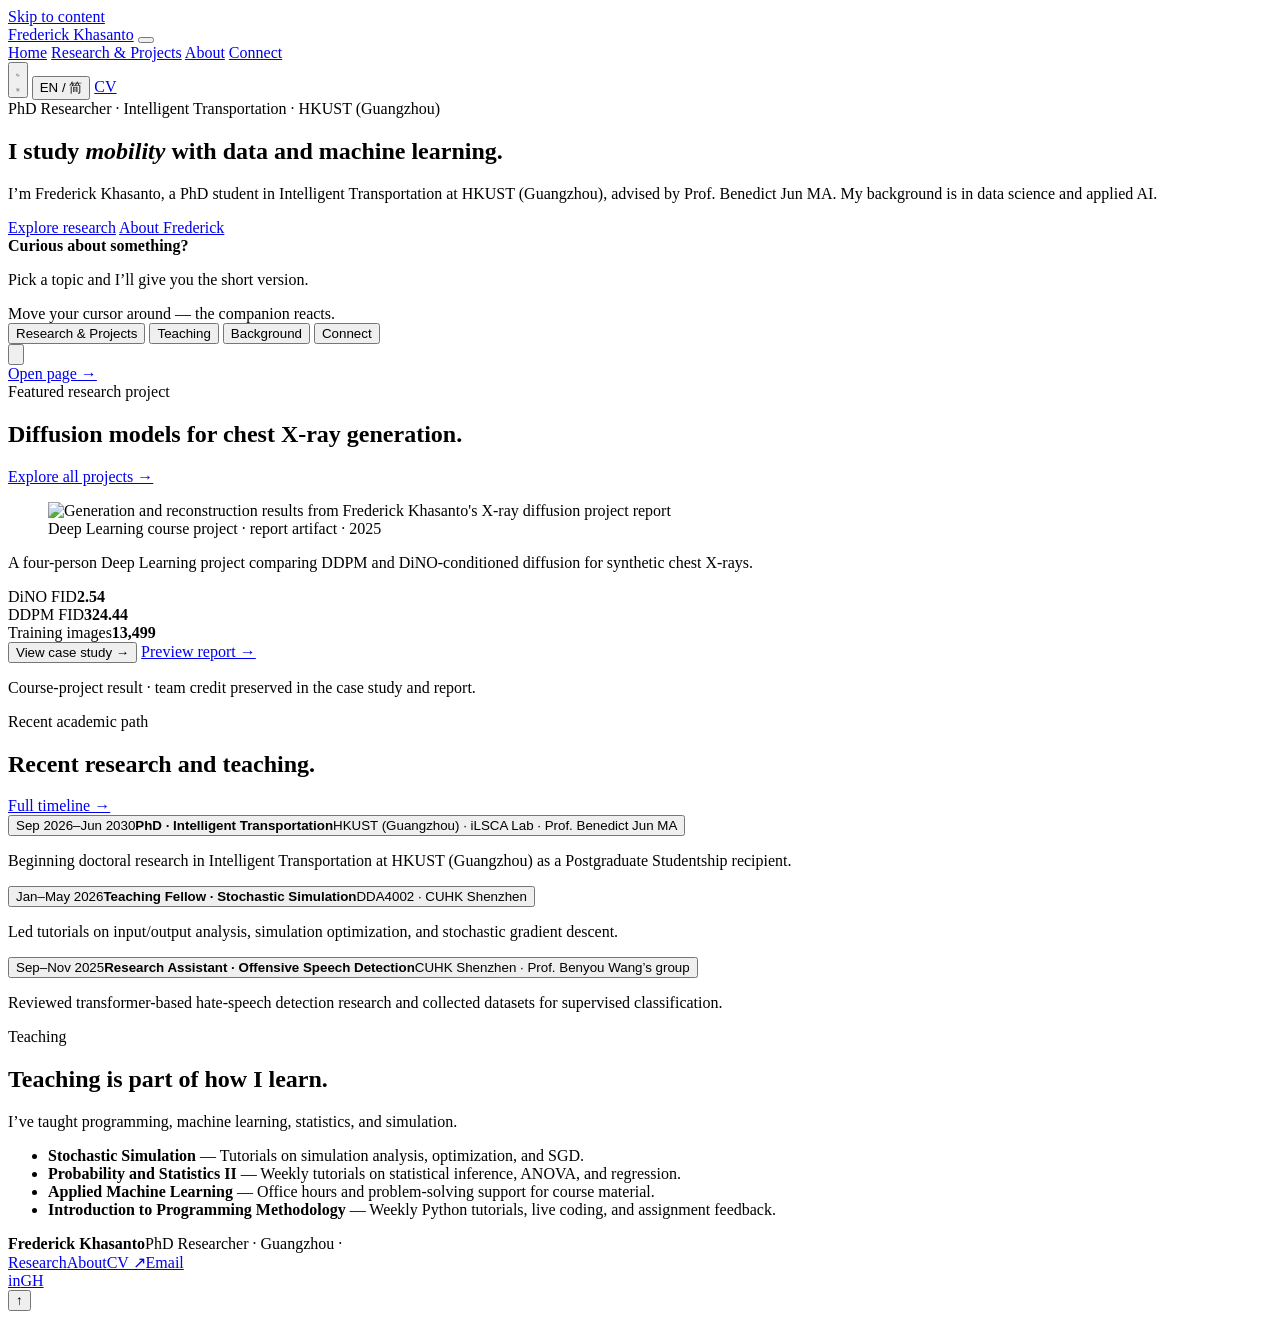
==== commit 1e183244: "Add files via upload" ====
--- a/index.html
+++ b/index.html
@@ -23,11 +23,12 @@
 <link href="assets/apple-touch-icon.png" rel="apple-touch-icon" sizes="180x180"/>
 <link href="manifest.webmanifest" rel="manifest"/>
 <meta content="#f4efe6" name="theme-color"/>
-<link href="styles.css?v=35" rel="stylesheet"/>
-<script type="application/ld+json">{"@context": "https://schema.org", "@type": "Person", "name": "Frederick Khasanto", "email": "mailto:frederick.kh2003@gmail.com", "jobTitle": "PhD Student in Intelligent Transportation", "description": "PhD student in Intelligent Transportation at The Hong Kong University of Science and Technology (Guangzhou), advised by Prof. Benedict Jun MA.", "sameAs": ["https://github.com/frederickkh", "https://www.linkedin.com/in/frederickkhasanto/", "https://www.instagram.com/frederick.khh/"], "affiliation": {"@type": "CollegeOrUniversity", "name": "The Hong Kong University of Science and Technology (Guangzhou)"}, "alumniOf": {"@type": "CollegeOrUniversity", "name": "The Chinese University of Hong Kong, Shenzhen"}, "knowsAbout": ["Intelligent Transportation", "Machine Learning", "Data Science", "Natural Language Processing", "Multimodal AI"]}</script>
-<link href="research.html" rel="prefetch"/><link href="about.html" rel="prefetch"/><link href="connect.html" rel="prefetch"/><link href="Frederick_Academic_CV.pdf" rel="prefetch"/><link href="Frederick_Research_Profile.pdf" rel="prefetch"/></head>
-<body class="page-enter v30" data-page="home">
-<a class="skip-link" href="#main">Skip to content</a>
+<link href="css/core.css?v=52" rel="stylesheet"/>
+<link href="css/home.css?v=52" rel="stylesheet"/>
+<script type="application/ld+json">{"@context": "https://schema.org", "@type": "Person", "name": "Frederick Khasanto", "email": "mailto:khasanto.frederick@gmail.com", "jobTitle": "PhD Student in Intelligent Transportation", "description": "PhD student in Intelligent Transportation at The Hong Kong University of Science and Technology (Guangzhou), advised by Prof. Benedict Jun MA.", "sameAs": ["https://github.com/frederickkh", "https://www.linkedin.com/in/frederickkhasanto/", "https://www.instagram.com/frederick.khh/"], "affiliation": {"@type": "CollegeOrUniversity", "name": "The Hong Kong University of Science and Technology (Guangzhou)"}, "alumniOf": {"@type": "CollegeOrUniversity", "name": "The Chinese University of Hong Kong, Shenzhen"}, "knowsAbout": ["Intelligent Transportation", "Machine Learning", "Data Science", "Natural Language Processing", "Multimodal AI"]}</script>
+</head>
+<body class="page-enter" data-page="home">
+<a class="skip-link" data-copy-en="Skip to content" data-copy-zh="跳到主要内容" href="#main">Skip to content</a>
 <header class="site-header">
 <div class="container header-inner">
 <a class="wordmark" href="index.html">Frederick Khasanto</a>
@@ -42,37 +43,40 @@
 <a data-i18n="common.connect" href="connect.html">Connect</a>
 </nav>
 <div class="header-actions">
-<button class="pill-btn" data-i18n="common.theme" id="themeToggle" type="button">Light / Dark</button>
+<button aria-label="Switch to dark mode" class="pill-btn theme-icon-btn" id="themeToggle" title="Dark mode" type="button">
+<svg aria-hidden="true" class="theme-icon theme-icon-moon" viewbox="0 0 24 24"><path d="M20.1 15.25A8.8 8.8 0 0 1 8.75 3.9 8.85 8.85 0 1 0 20.1 15.25Z" fill="none" stroke="currentColor" stroke-linecap="round" stroke-linejoin="round" stroke-width="1.8"></path></svg>
+<svg aria-hidden="true" class="theme-icon theme-icon-sun" viewbox="0 0 24 24"><circle cx="12" cy="12" fill="none" r="4" stroke="currentColor" stroke-width="1.8"></circle><path d="M12 2.5v2M12 19.5v2M4.57 4.57l1.42 1.42M18.01 18.01l1.42 1.42M2.5 12h2M19.5 12h2M4.57 19.43l1.42-1.42M18.01 5.99l1.42-1.42" fill="none" stroke="currentColor" stroke-linecap="round" stroke-width="1.8"></path></svg>
+</button>
 <button class="pill-btn" data-i18n="common.lang" id="langToggle" type="button">EN / 简</button>
-<a class="cv-link" data-i18n="common.cv" href="Frederick_Academic_CV.pdf" rel="noopener" target="_blank">CV</a>
+<a class="cv-link" data-i18n="common.cv" href="Frederick_Khasanto_CV_2026.pdf" rel="noopener" target="_blank">CV</a>
 </div>
 </div>
 </div>
 </header>
 <main class="page-main" id="main">
 <div class="container">
-<section class="hero-grid reveal home-hero-legacy home-hero-v27">
+<section class="hero-grid home-hero">
 <div class="hero-copy">
 <div class="kicker" data-i18n="home.kicker">PhD Researcher · Intelligent Transportation · HKUST (Guangzhou)</div>
-<h1 data-i18n="home.title" data-i18n-html="true">I use <em>data</em> and <em>machine learning</em> to understand transportation systems.</h1>
-<p data-i18n="home.intro">I’m Frederick Khasanto, a PhD student in Intelligent Transportation at HKUST (Guangzhou), advised by Prof. Benedict Jun MA. Before starting my PhD, I studied Data Science and Big Data Technology at CUHK Shenzhen and worked on language, multimodal AI, and applied machine-learning projects.</p>
-<div aria-label="Current academic role" class="hero-identity-line"><span>PhD · Intelligent Transportation · HKUST (Guangzhou)</span><span>Advised by Prof. Benedict Jun MA</span></div>
+<h1 data-i18n="home.title" data-i18n-html="true">I study <em>mobility</em> with data and machine learning.</h1>
+<p data-i18n="home.intro">I’m Frederick Khasanto, a PhD student in Intelligent Transportation at HKUST (Guangzhou), advised by Prof. Benedict Jun MA. My background is in data science and applied AI.</p>
 <div class="hero-actions">
 <a class="primary-btn" data-i18n="home.viewWork" href="research.html">Explore research</a>
 <a class="secondary-btn" data-i18n="home.aboutMe" href="about.html">About Frederick</a>
 </div>
 </div>
-<aside aria-label="Interactive profile avatar" class="hero-side hero-side-v27">
+<aside aria-label="Interactive profile avatar" class="hero-side">
 <div class="avatar-wrap">
 <div aria-live="polite" class="avatar-bubble">
 <strong data-i18n="home.avatarQ">Curious about something?</strong>
 <p data-i18n="home.avatarD" id="avatarResponse">Pick a topic and I’ll give you the short version.</p>
 </div>
+<div class="avatar-interaction-hint" data-copy-en="Move your cursor around — the companion reacts." data-copy-zh="移动光标，研究伙伴会跟着互动。">Move your cursor around — the companion reacts.</div>
 <div class="avatar-options">
-<button class="avatar-option" data-i18n="home.optWork" data-topic="work">Research &amp; Projects</button>
-<button class="avatar-option" data-i18n="home.optTeach" data-topic="teaching">Teaching</button>
-<button class="avatar-option" data-i18n="home.optAbout" data-topic="about">Background</button>
-<button class="avatar-option" data-i18n="home.optConnect" data-topic="connect">Connect</button>
+<button type="button" class="avatar-option" data-i18n="home.optWork" data-topic="work">Research &amp; Projects</button>
+<button type="button" class="avatar-option" data-i18n="home.optTeach" data-topic="teaching">Teaching</button>
+<button type="button" class="avatar-option" data-i18n="home.optAbout" data-topic="about">Background</button>
+<button type="button" class="avatar-option" data-i18n="home.optConnect" data-topic="connect">Connect</button>
 </div>
 <button aria-describedby="avatarResponse" aria-label="Interactive research companion" class="avatar-btn" id="avatarButton" type="button">
 <svg aria-hidden="true" class="research-companion" data-orbit-avatar="" viewbox="0 0 520 420" xmlns="http://www.w3.org/2000/svg">
@@ -97,50 +101,51 @@
 <circle class="companion-float-dot companion-float-dot-b" cx="389" cy="289" fill="currentColor" opacity=".55" r="5"></circle>
 </svg>
 </button>
-<noscript><div class="avatar-noscript"><img alt="Frederick research companion" src="assets/research-companion.svg"/></div></noscript><div class="avatar-helper"><a class="avatar-jump hidden" href="#" id="avatarJump">Open page →</a></div>
+<noscript><div class="avatar-noscript"><img alt="Frederick research companion" src="assets/research-companion.svg"/></div></noscript><div class="avatar-helper"><a class="avatar-jump hidden" data-copy-en="Open page →" data-copy-zh="打开页面 →" href="#" id="avatarJump">Open page →</a></div>
 </div>
 </aside>
-</section><section class="doctoral-now reveal" id="doctoral-direction">
-<div class="doctoral-now-copy"><div class="kicker">Currently</div><h2>Beginning my doctoral work in Intelligent Transportation.</h2><p>I’m starting this next stage at HKUST (Guangzhou), where I’m building on my background in data science, machine learning, and applied research as my doctoral direction develops.</p></div>
-<div class="advisor-card"><span>Doctoral advisor</span><strong>Prof. Benedict Jun MA</strong><a href="https://sysh.hkust-gz.edu.cn/thrust-areas/intr/faculty-profile/" rel="noopener" target="_blank">HKUST(GZ) Intelligent Transportation faculty →</a></div>
-</section><section aria-label="Research focus" class="focus-strip reveal" data-focus-strip="">
-<button class="focus-chip" data-focus="transportation" type="button">Intelligent Transportation</button>
-<button class="focus-chip" data-focus="ml" type="button">Machine Learning</button>
-<button class="focus-chip" data-focus="data" type="button">Data Science</button>
-<button class="focus-chip" data-focus="multimodal" type="button">Multimodal AI</button>
-<button class="focus-chip" data-focus="nlp" type="button">NLP</button>
 </section>
-<section aria-label="Current research status" class="research-status-line reveal">
-<div><span>Current focus</span><strong>Intelligent Transportation</strong></div>
-<div><span>Latest research</span><strong>Offensive Speech Detection</strong></div>
-<div><span>Current institution</span><strong>HKUST (Guangzhou)</strong></div>
-</section>
-<nav aria-label="Academic identity" class="academic-identity-bar reveal">
-<a data-track="email" href="mailto:frederick.kh2003@gmail.com">Email</a>
-<a href="https://www.linkedin.com/in/frederickkhasanto/" rel="noopener" target="_blank">LinkedIn</a>
-<a href="https://github.com/frederickkh" rel="noopener" target="_blank">GitHub</a>
-<a data-scholar-link="" hidden="" href="#">Google Scholar</a>
-<a data-orcid-link="" hidden="" href="#">ORCID</a>
-</nav><section class="academic-timeline-section reveal">
-<div class="section-head"><div><div class="kicker">Academic path</div><h2>From data science to doctoral research.</h2></div></div>
+<section class="home-featured-research reveal" id="featured-research">
+<div class="home-featured-head">
+<div>
+<div class="kicker" data-copy-en="Featured research project" data-copy-zh="精选研究项目">Featured research project</div>
+<h2 data-copy-en="Diffusion models for chest X-ray generation." data-copy-zh="用于胸部 X 光生成的扩散模型。">Diffusion models for chest X-ray generation.</h2>
+</div>
+<a class="text-arrow-link" data-copy-en="Explore all projects →" data-copy-zh="查看全部项目 →" href="research.html#projects">Explore all projects →</a>
+</div>
+<div class="home-featured-layout">
+<figure class="home-featured-visual report-artifact">
+<img alt="Generation and reconstruction results from Frederick Khasanto's X-ray diffusion project report" decoding="async" height="900" loading="lazy" src="assets/project-xray-report.webp" width="1400"/>
+<figcaption data-copy-en="Deep Learning course project · report artifact · 2025" data-copy-zh="深度学习课程项目 · 报告图示 · 2025">Deep Learning course project · report artifact · 2025</figcaption>
+</figure>
+<div class="home-featured-copy">
+<p data-copy-en="A four-person Deep Learning project comparing DDPM and DiNO-conditioned diffusion for synthetic chest X-rays." data-copy-zh="一个四人课程项目，对比无条件 DDPM 与 DiNO 条件潜空间扩散模型用于合成胸部 X 光。报告结合定量评估、重建、多样性与插值检查。">A four-person Deep Learning project comparing DDPM and DiNO-conditioned diffusion for synthetic chest X-rays.</p>
+<div aria-label="Selected project results" class="home-featured-results">
+<div><span data-copy-en="DiNO FID" data-copy-zh="DiNO FID">DiNO FID</span><strong>2.54</strong></div>
+<div><span data-copy-en="DDPM FID" data-copy-zh="DDPM FID">DDPM FID</span><strong>324.44</strong></div>
+<div><span data-copy-en="Training images" data-copy-zh="训练图像">Training images</span><strong>13,499</strong></div>
+</div>
+<div class="home-featured-actions">
+<button class="primary-btn" data-copy-en="View case study →" data-copy-zh="查看案例 →" data-project-open="xray" type="button">View case study</button>
+<a class="secondary-btn" data-copy-en="Preview report →" data-copy-zh="预览报告 →" data-project-report-preview="xray" href="reports/Frederick_Khasanto_Project_Xray_Diffusion_Models.pdf">Preview report →</a>
+</div>
+<p class="evidence-note" data-copy-en="Course-project result · team credit preserved in the case study and report." data-copy-zh="课程项目结果 · 案例与报告中保留小组署名。">Course-project result · team credit preserved in the case study and report.</p>
+</div>
+</div>
+</section><section class="academic-timeline-section reveal">
+<div class="section-head"><div><div class="kicker" data-copy-en="Recent academic path" data-copy-zh="近期学术经历">Recent academic path</div><h2 data-copy-en="Recent research and teaching." data-copy-zh="近期的研究与教学经历。">Recent research and teaching.</h2></div><a class="text-arrow-link" data-copy-en="Full timeline →" data-copy-zh="完整时间线 →" href="about.html#academic-timeline">Full timeline →</a></div>
 <div class="academic-timeline interactive-timeline" data-academic-timeline="">
-<article class="timeline-item">
-<button aria-expanded="false" class="timeline-trigger" type="button">
-<time>2022–2026</time><span class="timeline-summary"><strong>B.Sc. Data Science &amp; Big Data Technology</strong><span>The Chinese University of Hong Kong, Shenzhen</span></span><span aria-hidden="true" class="timeline-cue"></span>
-</button>
-<div class="timeline-detail"><p data-i18n="about.timeline1">Built a foundation in statistics, machine learning, programming, and data-driven problem solving at CUHK Shenzhen.</p></div>
+<article class="timeline-item current" data-timeline-category="education research">
+<button aria-expanded="false" class="timeline-trigger" type="button"><time>Sep 2026–Jun 2030</time><span class="timeline-summary"><strong data-copy-en="PhD · Intelligent Transportation" data-copy-zh="博士 · 智能交通">PhD · Intelligent Transportation</strong><span data-copy-en="HKUST (Guangzhou) · iLSCA Lab · Prof. Benedict Jun MA" data-copy-zh="香港科技大学（广州） · iLSCA Lab · Benedict Jun MA 教授">HKUST (Guangzhou) · iLSCA Lab · Prof. Benedict Jun MA</span></span><span aria-hidden="true" class="timeline-cue"></span></button>
+<div class="timeline-detail"><p data-copy-en="Beginning doctoral research in Intelligent Transportation at HKUST (Guangzhou) as a Postgraduate Studentship recipient." data-copy-zh="以研究生奖学金获得者身份，在香港科技大学（广州）开始智能交通博士研究。">Beginning doctoral research in Intelligent Transportation at HKUST (Guangzhou) as a Postgraduate Studentship recipient.</p></div>
 </article>
-<article class="timeline-item">
-<button aria-expanded="false" class="timeline-trigger" type="button">
-<time>2025</time><span class="timeline-summary"><strong>Summer Research Intern · VLAA Lab</strong><span>University of California, Santa Cruz</span></span><span aria-hidden="true" class="timeline-cue"></span>
-</button>
-<div class="timeline-detail"><p data-i18n="about.timeline2">Studied vision-language models and multimodal architectures, including LLaVA and LLaVA-CoT, at the VLAA Lab.</p></div>
+<article class="timeline-item" data-timeline-category="teaching">
+<button aria-expanded="false" class="timeline-trigger" type="button"><time>Jan–May 2026</time><span class="timeline-summary"><strong data-copy-en="Teaching Fellow · Stochastic Simulation" data-copy-zh="教学助理 · 随机模拟">Teaching Fellow · Stochastic Simulation</strong><span data-copy-en="DDA4002 · CUHK Shenzhen" data-copy-zh="DDA4002 · 香港中文大学（深圳）">DDA4002 · CUHK Shenzhen</span></span><span aria-hidden="true" class="timeline-cue"></span></button>
+<div class="timeline-detail"><p data-copy-en="Led tutorials on input/output analysis, simulation optimization, and stochastic gradient descent." data-copy-zh="负责输入/输出分析、模拟优化与随机梯度下降相关教程。">Led tutorials on input/output analysis, simulation optimization, and stochastic gradient descent.</p></div>
 </article>
-<article class="timeline-item current">
-<button aria-expanded="false" class="timeline-trigger" type="button">
-<time>2026–Present</time><span class="timeline-summary"><strong>PhD · Intelligent Transportation</strong><span>HKUST (Guangzhou) · Advised by Prof. Benedict Jun MA</span></span><span aria-hidden="true" class="timeline-cue"></span>
-</button>
-<div class="timeline-detail"><p data-i18n="about.timeline3">Beginning doctoral research in Intelligent Transportation at HKUST (Guangzhou) under the supervision of Prof. Benedict Jun MA.</p></div>
+<article class="timeline-item" data-timeline-category="research">
+<button aria-expanded="false" class="timeline-trigger" type="button"><time>Sep–Nov 2025</time><span class="timeline-summary"><strong data-copy-en="Research Assistant · Offensive Speech Detection" data-copy-zh="研究助理 · 冒犯性言论检测">Research Assistant · Offensive Speech Detection</strong><span data-copy-en="CUHK Shenzhen · Prof. Benyou Wang’s group" data-copy-zh="香港中文大学（深圳） · Benyou Wang 教授课题组">CUHK Shenzhen · Prof. Benyou Wang’s group</span></span><span aria-hidden="true" class="timeline-cue"></span></button>
+<div class="timeline-detail"><p data-copy-en="Reviewed transformer-based hate-speech detection research and collected datasets for supervised classification." data-copy-zh="调研基于 Transformer 的仇恨言论检测研究，并收集用于监督分类的数据集。">Reviewed transformer-based hate-speech detection research and collected datasets for supervised classification.</p></div>
 </article>
 </div>
 </section>
@@ -148,22 +153,22 @@
 <div class="teaching-home-grid">
 <div class="intro-card">
 <div class="kicker" data-i18n="home.teachK">Teaching</div>
-<h2 class="legacy-home-title" data-i18n="home.teachT">Teaching is part of how I learn.</h2>
-<p class="muted" data-i18n="home.teachP">My teaching roles progressed from introductory programming to applied machine learning and probability &amp; statistics.</p>
+<h2 class="home-title" data-i18n="home.teachT">Teaching is part of how I learn.</h2>
+<p class="muted" data-i18n="home.teachP">I’ve taught programming, machine learning, statistics, and simulation.</p>
 </div>
 <div class="teaching-preview">
 <ul class="teaching-home-list">
-<li><strong data-i18n="home.t1title">Probability and Statistics II</strong> — <span data-i18n="home.t1body">I led tutorials on estimation, hypothesis testing, and order statistics, and also helped students prepare for exams.</span></li>
-<li><strong data-i18n="home.t2title">Probability and Statistics II</strong> — <span data-i18n="home.t2body">I ran weekly tutorials on topics like Chi-square tests, ANOVA, linear regression, and likelihood ratio tests, and I also helped design homework assignments.</span></li>
-<li><strong data-i18n="home.t3title">Applied Machine Learning</strong> — <span data-i18n="home.t3body">I held office hours and worked through questions with students when they needed help understanding the course material.</span></li>
-<li><strong data-i18n="home.t4title">Introduction to Programming Methodology</strong> — <span data-i18n="home.t4body">I led weekly Python tutorials, prepared problem sets and live-coding examples, and gave students feedback on their assignments.</span></li>
+<li><strong data-i18n="home.t1title">Stochastic Simulation</strong> — <span data-i18n="home.t1body">Tutorials on simulation analysis, optimization, and SGD.</span></li>
+<li><strong data-i18n="home.t2title">Probability and Statistics II</strong> — <span data-i18n="home.t2body">Weekly tutorials on statistical inference, ANOVA, and regression.</span></li>
+<li><strong data-i18n="home.t3title">Applied Machine Learning</strong> — <span data-i18n="home.t3body">Office hours and problem-solving support for course material.</span></li>
+<li><strong data-i18n="home.t4title">Introduction to Programming Methodology</strong> — <span data-i18n="home.t4body">Weekly Python tutorials, live coding, and assignment feedback.</span></li>
 </ul>
 </div>
 </div>
 </section>
 </div>
 </main>
-<div aria-hidden="true" class="signature-divider"><span class="sig-line"></span><span class="sig-eye"></span><span class="sig-eye"></span><span class="sig-node"></span><span class="sig-line"></span></div><footer class="footer-simple premium-footer"><div class="container premium-footer-inner"><span>Frederick Khasanto · PhD Researcher · Guangzhou · <span class="freshness">Last updated · September 2026</span></span><div class="footer-socials"><a aria-label="LinkedIn" href="https://www.linkedin.com/in/frederickkhasanto/" rel="noopener" target="_blank">in</a><a aria-label="GitHub" href="https://github.com/frederickkh" rel="noopener" target="_blank">GH</a></div></div></footer>
-<button aria-label="Back to top" class="to-top" data-to-top="">↑</button>
-<script src="site-config.js?v=35"></script><script defer="" src="script.js?v=35"></script>
+<div aria-hidden="true" class="signature-divider"><span class="sig-line"></span><span class="sig-eye"></span><span class="sig-eye"></span><span class="sig-node"></span><span class="sig-line"></span></div><footer class="footer-simple premium-footer"><div class="container premium-footer-inner"><div class="footer-identity"><strong>Frederick Khasanto</strong><span data-copy-en="PhD Researcher · Guangzhou ·" data-copy-zh="博士研究者 · 广州 ·">PhD Researcher · Guangzhou · <span class="freshness" data-copy-en="Updated Sep 2026" data-copy-zh="更新于 2026年9月">Updated Sep 2026</span></span></div><nav aria-label="Footer navigation" class="footer-nav"><a data-copy-en="Research" data-copy-zh="研究" href="research.html">Research</a><a data-copy-en="About" data-copy-zh="关于" href="about.html">About</a><a data-copy-en="CV ↗" data-copy-zh="简历 ↗" href="Frederick_Khasanto_CV_2026.pdf" rel="noopener" target="_blank">CV ↗</a><a data-copy-en="Email" data-copy-zh="邮箱" href="mailto:khasanto.frederick@gmail.com">Email</a></nav><div class="footer-socials"><a aria-label="LinkedIn" href="https://www.linkedin.com/in/frederickkhasanto/" rel="noopener" target="_blank">in</a><a aria-label="GitHub" href="https://github.com/frederickkh" rel="noopener" target="_blank">GH</a></div></div></footer>
+<button type="button" aria-label="Back to top" class="to-top" data-to-top="">↑</button>
+<script src="site-config.js?v=52"></script><script defer="" src="script.js?v=52"></script>
 </body></html>
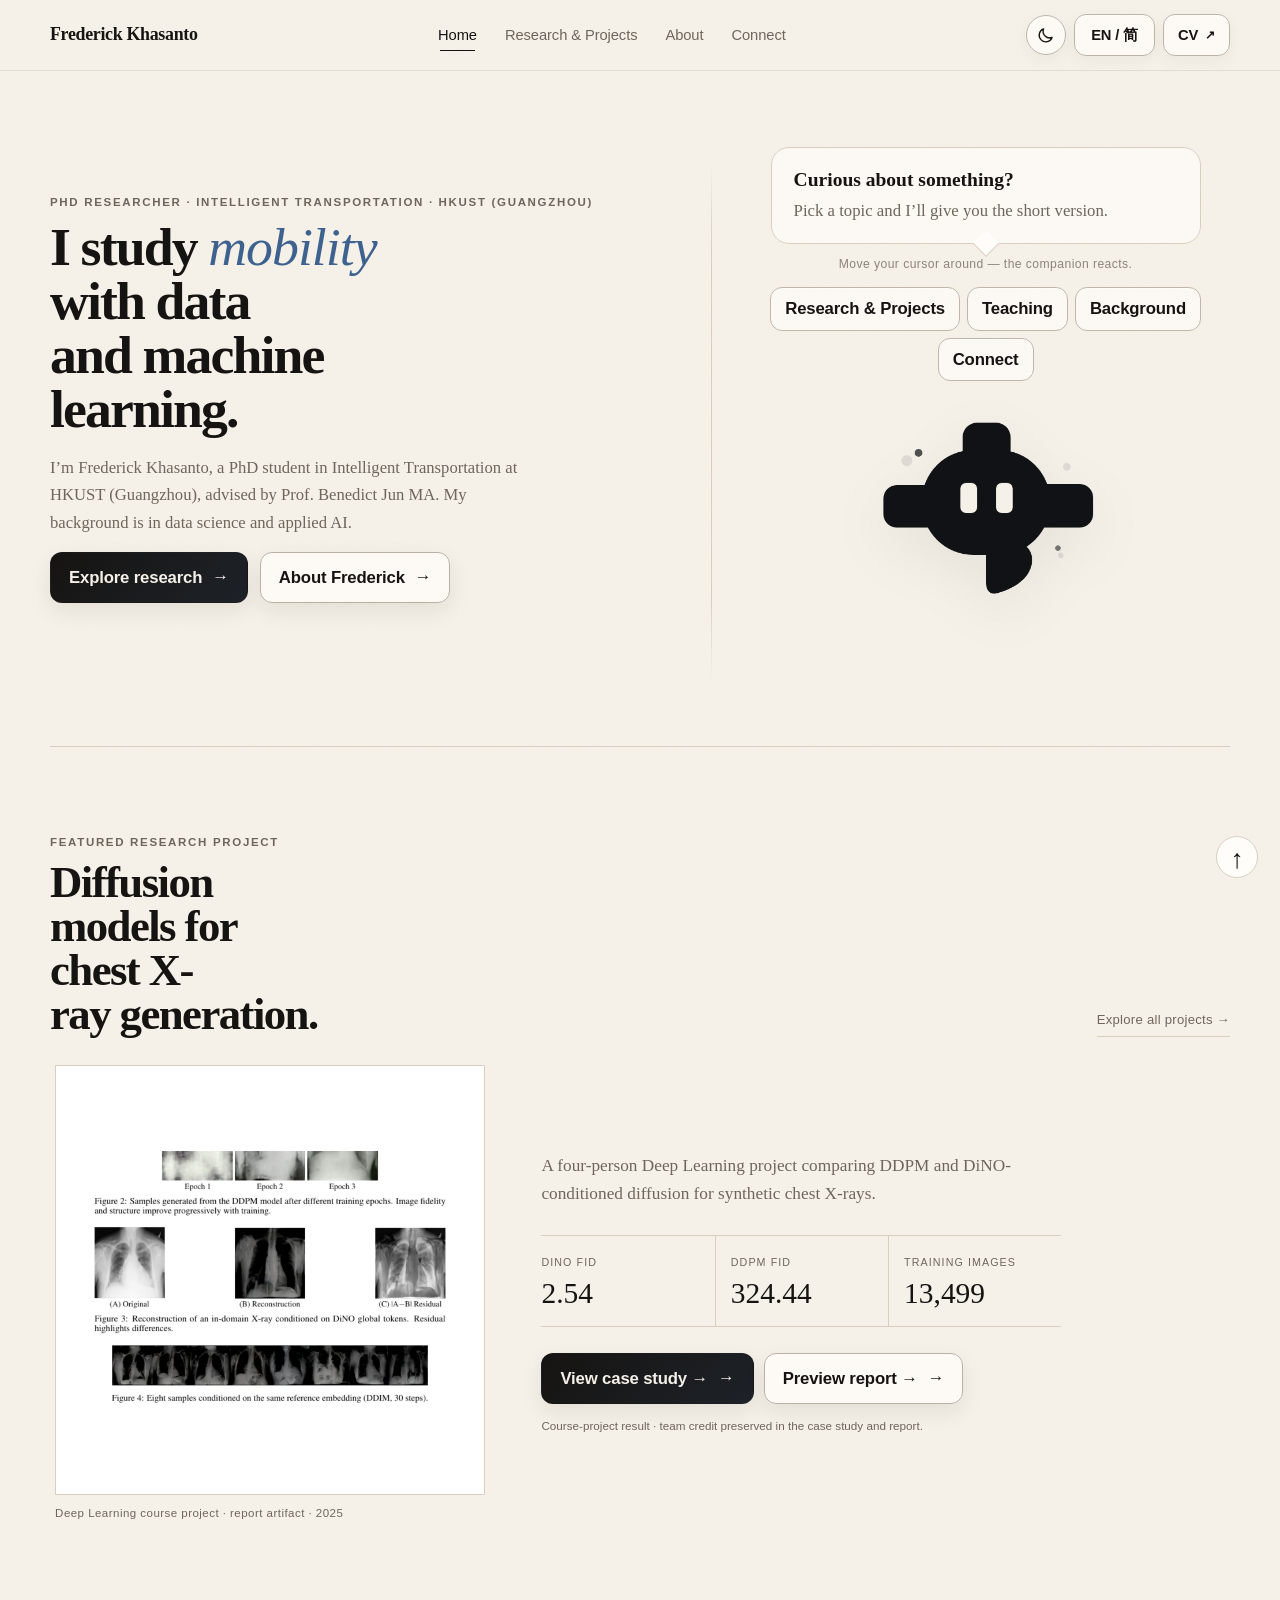
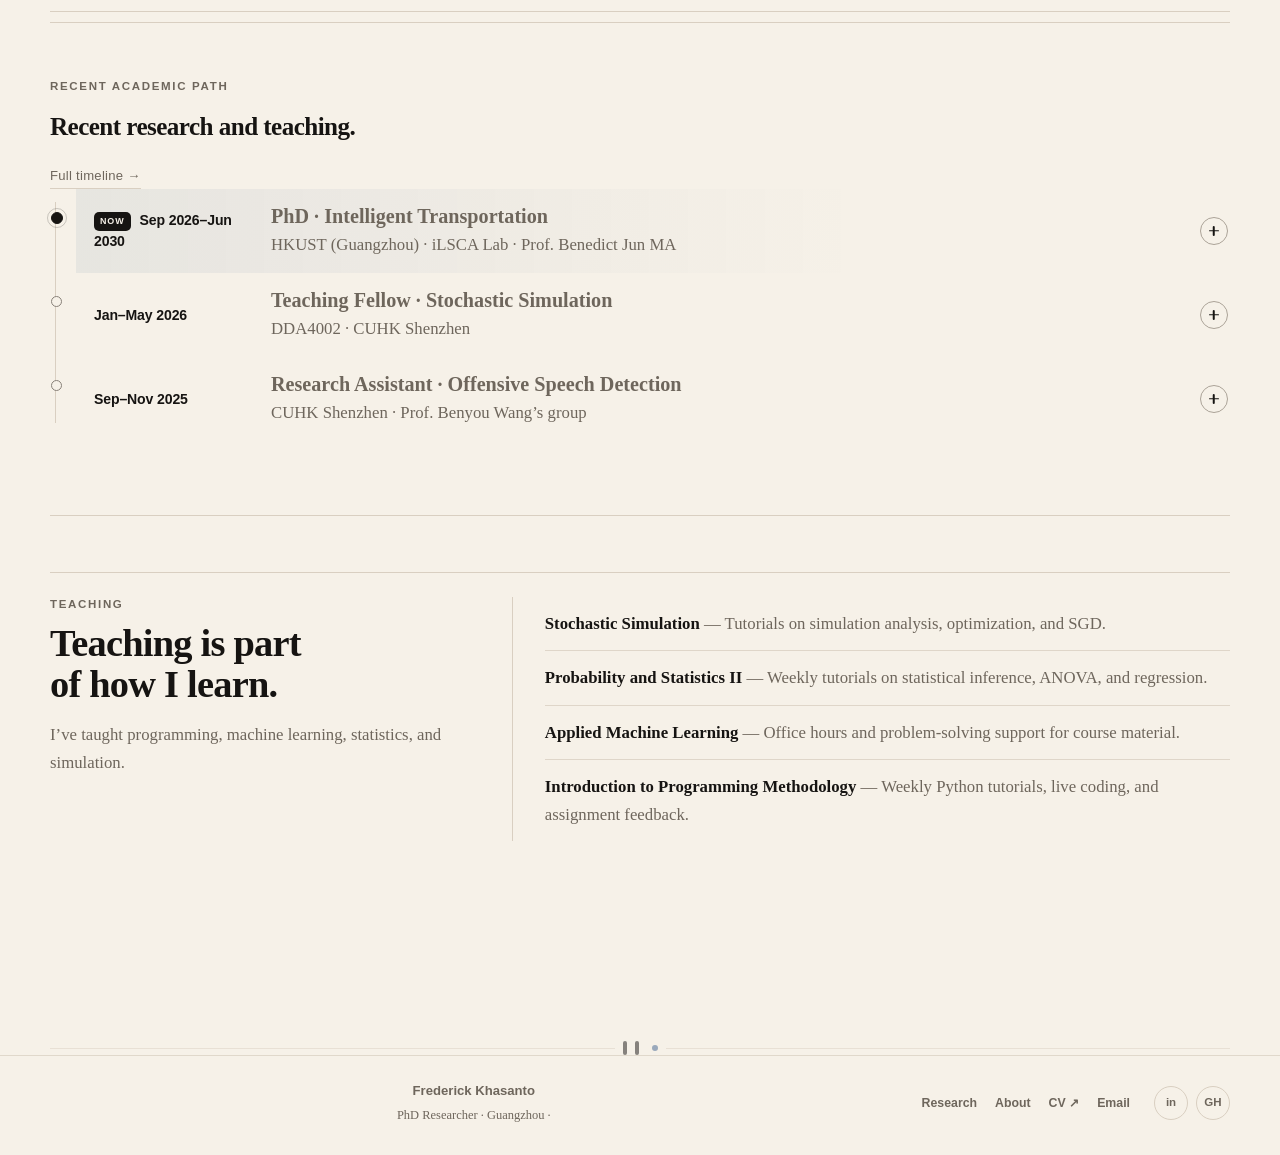
==== commit 17c5516a: "Add files via upload" ====
--- a/index.html
+++ b/index.html
@@ -9,22 +9,22 @@
 <meta content="website" property="og:type"/>
 <meta content="Frederick Khasanto — PhD Researcher" property="og:title"/>
 <meta content="PhD researcher in Intelligent Transportation at HKUST (Guangzhou), with a background in data science, machine learning, language AI, and multimodal AI." property="og:description"/>
-<meta content="assets/og-home.png" property="og:image"/>
+<meta content="og-home.png" property="og:image"/>
 <meta content="1200" property="og:image:width"/>
 <meta content="630" property="og:image:height"/>
 <meta content="summary_large_image" name="twitter:card"/>
 <meta content="Frederick Khasanto — PhD Researcher" name="twitter:title"/>
 <meta content="PhD researcher in Intelligent Transportation at HKUST (Guangzhou), with a background in data science, machine learning, language AI, and multimodal AI." name="twitter:description"/>
-<meta content="assets/og-home.png" name="twitter:image"/>
+<meta content="og-home.png" name="twitter:image"/>
 <link href="" id="canonicalLink" rel="canonical"/>
 <title>Frederick Khasanto — PhD Researcher</title>
-<link href="assets/favicon.svg" rel="icon" type="image/svg+xml"/>
+<link href="favicon.svg" rel="icon" type="image/svg+xml"/>
 <script>(function(){var d=document.documentElement;d.classList.remove('no-js');try{var t=localStorage.getItem('fk-theme');if(t==='dark'||t==='light')d.setAttribute('data-theme',t);}catch(e){}})();</script>
-<link href="assets/apple-touch-icon.png" rel="apple-touch-icon" sizes="180x180"/>
+<link href="apple-touch-icon.png" rel="apple-touch-icon" sizes="180x180"/>
 <link href="manifest.webmanifest" rel="manifest"/>
 <meta content="#f4efe6" name="theme-color"/>
-<link href="css/core.css?v=52" rel="stylesheet"/>
-<link href="css/home.css?v=52" rel="stylesheet"/>
+<link href="core.css?v=53" rel="stylesheet"/>
+<link href="home.css?v=53" rel="stylesheet"/>
 <script type="application/ld+json">{"@context": "https://schema.org", "@type": "Person", "name": "Frederick Khasanto", "email": "mailto:khasanto.frederick@gmail.com", "jobTitle": "PhD Student in Intelligent Transportation", "description": "PhD student in Intelligent Transportation at The Hong Kong University of Science and Technology (Guangzhou), advised by Prof. Benedict Jun MA.", "sameAs": ["https://github.com/frederickkh", "https://www.linkedin.com/in/frederickkhasanto/", "https://www.instagram.com/frederick.khh/"], "affiliation": {"@type": "CollegeOrUniversity", "name": "The Hong Kong University of Science and Technology (Guangzhou)"}, "alumniOf": {"@type": "CollegeOrUniversity", "name": "The Chinese University of Hong Kong, Shenzhen"}, "knowsAbout": ["Intelligent Transportation", "Machine Learning", "Data Science", "Natural Language Processing", "Multimodal AI"]}</script>
 </head>
 <body class="page-enter" data-page="home">
@@ -101,7 +101,7 @@
 <circle class="companion-float-dot companion-float-dot-b" cx="389" cy="289" fill="currentColor" opacity=".55" r="5"></circle>
 </svg>
 </button>
-<noscript><div class="avatar-noscript"><img alt="Frederick research companion" src="assets/research-companion.svg"/></div></noscript><div class="avatar-helper"><a class="avatar-jump hidden" data-copy-en="Open page →" data-copy-zh="打开页面 →" href="#" id="avatarJump">Open page →</a></div>
+<noscript><div class="avatar-noscript"><img alt="Frederick research companion" src="research-companion.svg"/></div></noscript><div class="avatar-helper"><a class="avatar-jump hidden" data-copy-en="Open page →" data-copy-zh="打开页面 →" href="#" id="avatarJump">Open page →</a></div>
 </div>
 </aside>
 </section>
@@ -115,7 +115,7 @@
 </div>
 <div class="home-featured-layout">
 <figure class="home-featured-visual report-artifact">
-<img alt="Generation and reconstruction results from Frederick Khasanto's X-ray diffusion project report" decoding="async" height="900" loading="lazy" src="assets/project-xray-report.webp" width="1400"/>
+<img alt="Generation and reconstruction results from Frederick Khasanto's X-ray diffusion project report" decoding="async" height="900" loading="lazy" src="project-xray-report.webp" width="1400"/>
 <figcaption data-copy-en="Deep Learning course project · report artifact · 2025" data-copy-zh="深度学习课程项目 · 报告图示 · 2025">Deep Learning course project · report artifact · 2025</figcaption>
 </figure>
 <div class="home-featured-copy">
@@ -127,7 +127,7 @@
 </div>
 <div class="home-featured-actions">
 <button class="primary-btn" data-copy-en="View case study →" data-copy-zh="查看案例 →" data-project-open="xray" type="button">View case study</button>
-<a class="secondary-btn" data-copy-en="Preview report →" data-copy-zh="预览报告 →" data-project-report-preview="xray" href="reports/Frederick_Khasanto_Project_Xray_Diffusion_Models.pdf">Preview report →</a>
+<a class="secondary-btn" data-copy-en="Preview report →" data-copy-zh="预览报告 →" data-project-report-preview="xray" href="Frederick_Khasanto_Project_Xray_Diffusion_Models.pdf">Preview report →</a>
 </div>
 <p class="evidence-note" data-copy-en="Course-project result · team credit preserved in the case study and report." data-copy-zh="课程项目结果 · 案例与报告中保留小组署名。">Course-project result · team credit preserved in the case study and report.</p>
 </div>
@@ -170,5 +170,5 @@
 </main>
 <div aria-hidden="true" class="signature-divider"><span class="sig-line"></span><span class="sig-eye"></span><span class="sig-eye"></span><span class="sig-node"></span><span class="sig-line"></span></div><footer class="footer-simple premium-footer"><div class="container premium-footer-inner"><div class="footer-identity"><strong>Frederick Khasanto</strong><span data-copy-en="PhD Researcher · Guangzhou ·" data-copy-zh="博士研究者 · 广州 ·">PhD Researcher · Guangzhou · <span class="freshness" data-copy-en="Updated Sep 2026" data-copy-zh="更新于 2026年9月">Updated Sep 2026</span></span></div><nav aria-label="Footer navigation" class="footer-nav"><a data-copy-en="Research" data-copy-zh="研究" href="research.html">Research</a><a data-copy-en="About" data-copy-zh="关于" href="about.html">About</a><a data-copy-en="CV ↗" data-copy-zh="简历 ↗" href="Frederick_Khasanto_CV_2026.pdf" rel="noopener" target="_blank">CV ↗</a><a data-copy-en="Email" data-copy-zh="邮箱" href="mailto:khasanto.frederick@gmail.com">Email</a></nav><div class="footer-socials"><a aria-label="LinkedIn" href="https://www.linkedin.com/in/frederickkhasanto/" rel="noopener" target="_blank">in</a><a aria-label="GitHub" href="https://github.com/frederickkh" rel="noopener" target="_blank">GH</a></div></div></footer>
 <button type="button" aria-label="Back to top" class="to-top" data-to-top="">↑</button>
-<script src="site-config.js?v=52"></script><script defer="" src="script.js?v=52"></script>
+<script src="site-config.js?v=53"></script><script defer="" src="script.js?v=53"></script>
 </body></html>
--- a/core.css
+++ b/core.css
@@ -0,0 +1,2960 @@
+:root{
+  --bg: #f6f1e8;
+  --surface: #fffdf9;
+  --surface-soft: #f0e9de;
+  --text: #161412;
+  --muted: #6e665c;
+  --line: #d9cfc1;
+  --accent: #3e628f;
+  --accent-soft: #e6edf7;
+  --shadow: 0 14px 36px rgba(35, 28, 18, 0.055);
+  --avatar: #101216;
+  --avatar-eye: var(--bg);
+  --content: 1180px;
+}
+
+html[data-theme="dark"]{
+  --bg: #111318;
+  --surface: #171a20;
+  --surface-soft: #20252d;
+  --text: #f2ede5;
+  --muted: #b8b0a5;
+  --line: #303641;
+  --accent: #91add5;
+  --accent-soft: #202d40;
+  --shadow: 0 16px 38px rgba(0, 0, 0, 0.28);
+  --avatar: #f2ede5;
+  --avatar-eye: var(--bg);
+}
+
+*{ box-sizing: border-box; }
+html{ scroll-behavior: smooth; }
+body{
+  margin: 0;
+  font-family: "Times New Roman", Times, serif;
+  background: var(--bg);
+  color: var(--text);
+  line-height: 1.58;
+  font-size: 17px;
+  -webkit-font-smoothing: antialiased;
+}
+
+a{ color: inherit; text-decoration: none; }
+img{ display: block; max-width: 100%; }
+button,input,textarea,select{ font: inherit; color: inherit; }
+button{ -webkit-tap-highlight-color: transparent; }
+
+.container{
+  width: min(calc(100% - 44px), var(--content));
+  margin: 0 auto;
+}
+
+.hidden{ display: none !important; }
+
+/* Header */
+.site-header{
+  position: sticky;
+  top: 0;
+  z-index: 30;
+  background: color-mix(in srgb, var(--bg) 90%, transparent);
+  border-bottom: 1px solid color-mix(in srgb, var(--line) 82%, transparent);
+  backdrop-filter: blur(14px);
+}
+
+.header-inner{
+  min-height: 74px;
+  display: grid;
+  grid-template-columns: auto 1fr auto;
+  align-items: center;
+  gap: 24px;
+}
+
+.wordmark{
+  font-weight: 700;
+  font-size: 1.12rem;
+  white-space: nowrap;
+  letter-spacing: -0.01em;
+}
+
+.top-nav{
+  display: flex;
+  align-items: center;
+  justify-content: center;
+  gap: 4px;
+}
+
+.top-nav a,.pill-btn,.cv-link,.primary-btn,.secondary-btn,.avatar-option,.copy-btn{
+  transition: background-color .18s ease, color .18s ease, border-color .18s ease, transform .18s ease, box-shadow .18s ease;
+}
+
+.top-nav a{
+  padding: 9px 14px;
+  border-radius: 999px;
+  color: var(--muted);
+}
+
+.top-nav a:hover,.top-nav a.active{
+  background: var(--surface-soft);
+  color: var(--text);
+}
+
+.header-actions{
+  display: flex;
+  align-items: center;
+  justify-content: flex-end;
+  gap: 9px;
+}
+
+.pill-btn,.cv-link,.copy-btn,.primary-btn,.secondary-btn{
+  display: inline-flex;
+  align-items: center;
+  justify-content: center;
+  border: 1px solid var(--line);
+  border-radius: 999px;
+  background: transparent;
+  cursor: pointer;
+}
+
+.pill-btn,.cv-link{
+  min-height: 42px;
+  padding: 8px 16px;
+}
+
+.cv-link{ min-width: 68px; }
+
+.pill-btn:hover,.cv-link:hover,.copy-btn:hover,.secondary-btn:hover{
+  border-color: color-mix(in srgb, var(--accent) 58%, var(--line));
+  transform: translateY(-1px);
+}
+
+.page-main{ padding: 42px 0 70px; }
+.kicker{
+  margin-bottom: 12px;
+  color: var(--muted);
+  font-size: .78rem;
+  letter-spacing: .15em;
+  text-transform: uppercase;
+}
+
+/* Home hero */
+.hero-grid{
+  display: grid;
+  grid-template-columns: minmax(0, 1.03fr) minmax(390px, .97fr);
+  gap: 48px;
+  align-items: center;
+  min-height: 620px;
+  padding: 18px 0 30px;
+}
+
+.hero-copy h1{
+  max-width: 10.5ch;
+  margin: 0 0 20px;
+  font-size: clamp(3rem, 5.8vw, 5.15rem);
+  line-height: .96;
+  letter-spacing: -0.045em;
+}
+
+.hero-copy h1 em{
+  color: var(--accent);
+  font-style: italic;
+  font-weight: 400;
+}
+
+.hero-copy > p{
+  max-width: 58ch;
+  margin: 0 0 24px;
+  color: var(--muted);
+  font-size: 1.08rem;
+  line-height: 1.7;
+}
+
+.hero-actions{
+  display: flex;
+  gap: 12px;
+  flex-wrap: wrap;
+}
+
+.primary-btn,.secondary-btn{
+  min-height: 46px;
+  padding: 10px 19px;
+}
+
+.primary-btn{
+  background: var(--text);
+  border-color: var(--text);
+  color: var(--bg);
+}
+
+.primary-btn:hover{ transform: translateY(-1px); opacity: .92; }
+
+.hero-facts{
+  display: grid;
+  grid-template-columns: repeat(3, minmax(0, 1fr));
+  gap: 12px;
+  margin-top: 24px;
+}
+
+.fact-card{
+  padding: 15px 16px;
+  border: 1px solid var(--line);
+  border-radius: 18px;
+  background: color-mix(in srgb, var(--surface) 88%, transparent);
+}
+
+.fact-card span{
+  display: block;
+  margin-bottom: 4px;
+  color: var(--muted);
+  font-size: .86rem;
+}
+
+.fact-card strong{ font-size: 1rem; }
+
+.hero-side{ min-width: 0; }
+
+.avatar-wrap{
+  display: grid;
+  justify-items: center;
+  gap: 11px;
+  position: relative;
+  padding-top: 2px;
+}
+
+.avatar-bubble{
+  position: relative;
+  width: min(100%, 500px);
+  padding: 24px 28px;
+  border: 1px solid var(--line);
+  border-radius: 30px;
+  background: var(--surface);
+  box-shadow: var(--shadow);
+}
+
+.avatar-bubble::after{
+  content: "";
+  position: absolute;
+  left: 50%;
+  bottom: -12px;
+  width: 22px;
+  height: 22px;
+  background: var(--surface);
+  border-right: 1px solid var(--line);
+  border-bottom: 1px solid var(--line);
+  transform: translateX(-50%) rotate(45deg);
+}
+
+.avatar-bubble strong{
+  display: block;
+  margin-bottom: 6px;
+  font-size: 1.22rem;
+  line-height: 1.25;
+}
+
+.avatar-bubble p{
+  margin: 0;
+  color: var(--muted);
+  line-height: 1.5;
+}
+
+.avatar-options{
+  display: flex;
+  justify-content: center;
+  flex-wrap: wrap;
+  gap: 9px;
+  width: min(100%, 510px);
+  padding-top: 4px;
+}
+
+.avatar-option{
+  min-height: 42px;
+  padding: 8px 17px;
+  border: 1px solid var(--line);
+  border-radius: 999px;
+  background: var(--surface);
+  cursor: pointer;
+}
+
+.avatar-option:hover,.avatar-option.active{
+  background: var(--surface-soft);
+  border-color: color-mix(in srgb, var(--accent) 48%, var(--line));
+  transform: translateY(-1px);
+}
+
+.avatar-btn{
+  width: min(330px, 86vw);
+  margin-top: 2px;
+  padding: 0;
+  border: 0;
+  outline: none;
+  background: transparent;
+  color: var(--avatar);
+  cursor: pointer;
+  transform-origin: center;
+}
+
+.avatar-btn svg{ display: block; width: 100%; height: auto; }
+.avatar-btn:hover{ filter: drop-shadow(0 12px 20px rgba(0, 0, 0, .08)); }
+.avatar-btn.pressed{ transform: scale(.97); }
+.avatar-btn.talk .avatar-eye{ animation: blink .36s ease; }
+.avatar-float{ animation: bob 4.6s ease-in-out infinite; }
+.avatar-helper{ min-height: 24px; }
+.avatar-jump{ color: var(--accent); font-size: .95rem; }
+
+@keyframes blink {
+  0%, 100% { transform: scaleY(1); transform-origin: center; }
+  50% { transform: scaleY(.14); transform-origin: center; }
+}
+@keyframes bob {
+  0%, 100% { transform: translateY(0); }
+  50% { transform: translateY(-6px); }
+}
+
+/* Home teaching */
+.section{
+  padding: 46px 0;
+  border-top: 1px solid var(--line);
+}
+
+.teaching-home-grid{
+  display: grid;
+  grid-template-columns: .74fr 1.26fr;
+  gap: 24px;
+  align-items: start;
+}
+
+.intro-card,.teaching-preview{
+  border: 1px solid var(--line);
+  border-radius: 24px;
+  background: var(--surface);
+  box-shadow: var(--shadow);
+}
+
+.intro-card{ padding: 26px 28px; }
+.teaching-preview{ padding: 18px 26px; }
+.home-title{
+  margin: 0 0 12px;
+  font-size: clamp(1.8rem, 3vw, 2.55rem);
+  line-height: 1.05;
+  letter-spacing: -0.02em;
+}
+.muted{ color: var(--muted); }
+.teaching-home-list{ margin: 0; padding: 0; list-style: none; }
+.teaching-home-list li{
+  padding: 13px 0;
+  color: var(--muted);
+  border-bottom: 1px solid color-mix(in srgb, var(--line) 78%, transparent);
+}
+.teaching-home-list li:last-child{ border-bottom: 0; }
+.teaching-home-list strong{ color: var(--text); }
+
+/* Research + Projects */
+.research-intro{ padding: 12px 0 28px; }
+.research-intro h1{
+  margin: 0;
+  font-size: clamp(2.5rem, 5vw, 4.15rem);
+  line-height: 1;
+  letter-spacing: -0.035em;
+}
+.research-intro p{
+  max-width: 68ch;
+  margin: 18px 0 0;
+  color: var(--muted);
+  font-size: 1.08rem;
+}
+
+.research-list{ display: grid; gap: 14px; margin: 6px 0 40px; }
+.research-row{
+  display: grid;
+  grid-template-columns: 205px 1fr;
+  gap: 26px;
+  padding: 24px 26px;
+  border: 1px solid var(--line);
+  border-radius: 22px;
+  background: var(--surface);
+  box-shadow: var(--shadow);
+}
+.research-row .meta strong{ display: block; margin-bottom: 4px; }
+.research-row .meta span,.research-row p{ color: var(--muted); }
+.research-row p{ margin: 0; }
+.eyebrow{
+  margin-bottom: 6px;
+  color: var(--muted);
+  font-size: .78rem;
+  letter-spacing: .14em;
+  text-transform: uppercase;
+}
+.research-row h3{
+  margin: 0 0 8px;
+  font-size: 1.65rem;
+  line-height: 1.1;
+}
+
+.project-section-head,.section-line-title{
+  display: flex;
+  align-items: center;
+  gap: 18px;
+  margin: 32px 0 18px;
+}
+.project-section-head h2,.section-line-title h2{
+  margin: 0;
+  white-space: nowrap;
+  font-size: clamp(2rem, 3vw, 2.8rem);
+  line-height: 1;
+}
+.line-fill{ flex: 1; height: 1px; background: var(--line); }
+.project-grid{ display: grid; gap: 14px; }
+.project-card{
+  display: grid;
+  grid-template-columns: 132px minmax(0, 1fr) 230px;
+  gap: 24px;
+  align-items: center;
+  padding: 22px 24px;
+  border: 1px solid var(--line);
+  border-radius: 22px;
+  background: var(--surface);
+  box-shadow: var(--shadow);
+}
+.project-meta{ display: grid; gap: 11px; align-content: start; }
+.project-year{ color: var(--muted); font-size: 1.65rem; font-weight: 700; }
+.project-badge,.project-badge-ref{
+  display: inline-flex;
+  align-items: center;
+  justify-content: center;
+  width: fit-content;
+  min-width: 102px;
+  padding: 7px 12px;
+  border-radius: 10px;
+  background: #6f849a;
+  color: #fff;
+  font-size: .82rem;
+  font-weight: 700;
+  letter-spacing: .04em;
+}
+.project-copy h3,.project-copy-ref h3{
+  margin: 0 0 7px;
+  font-size: 1.55rem;
+  line-height: 1.1;
+}
+.project-copy p,.project-copy-ref p{
+  margin: 0;
+  color: var(--muted);
+  line-height: 1.55;
+}
+.project-image,.project-image-ref{
+  height: 132px;
+  overflow: hidden;
+  border: 1px solid var(--line);
+  border-radius: 15px;
+  background: var(--surface-soft);
+}
+.project-image img,.project-image-ref img{
+  width: 100%;
+  height: 100%;
+  object-fit: cover;
+}
+
+/* About */
+.about-container{ display: grid; gap: 26px; }
+.about-hero-ref{ padding-top: 4px; }
+.about-hero-ref h1{
+  margin: 0;
+  font-size: clamp(2.8rem, 5vw, 4.7rem);
+  line-height: .96;
+  letter-spacing: -0.035em;
+}
+.about-divider{ height: 1px; margin-top: 20px; background: var(--line); }
+.about-intro-ref{
+  display: grid;
+  grid-template-columns: minmax(0, 1.15fr) minmax(280px, .85fr);
+  gap: 36px;
+  align-items: start;
+}
+.about-copy-ref h2,.about-section-ref h2{
+  margin: 0 0 13px;
+  font-size: clamp(1.8rem, 3vw, 2.4rem);
+  line-height: 1.08;
+}
+.about-copy-ref p{
+  margin: 0 0 15px;
+  color: var(--muted);
+  font-size: 1.04rem;
+}
+.about-photo-ref-wrap{
+  overflow: hidden;
+  border: 1px solid var(--line);
+  border-radius: 22px;
+  background: var(--surface);
+  box-shadow: var(--shadow);
+}
+.about-photo-ref{
+  width: 100%;
+  aspect-ratio: 4 / 5;
+  object-fit: cover;
+}
+.about-section-ref,.callout-ref{
+  padding: 26px 28px;
+  border: 1px solid var(--line);
+  border-radius: 22px;
+  background: var(--surface);
+  box-shadow: var(--shadow);
+}
+.bullet-list-ref{
+  margin: 0;
+  padding-left: 20px;
+  color: var(--muted);
+}
+.bullet-list-ref li{ margin: 10px 0; }
+.bullet-list-ref strong{ color: var(--text); }
+.callout-ref p{ margin: 0; color: var(--muted); }
+.callout-ref a{ color: var(--accent); }
+.project-card-ref{
+  display: grid;
+  grid-template-columns: 126px minmax(0, 1fr) 220px;
+  gap: 22px;
+  align-items: center;
+  padding: 18px 0;
+  border-top: 1px solid var(--line);
+}
+.about-section-ref .project-card-ref:first-of-type{ border-top: 0; padding-top: 0; }
+.project-meta-ref{ display: grid; gap: 10px; align-content: start; }
+.project-year-ref{ color: var(--muted); font-size: 1.55rem; font-weight: 700; }
+.info-grid-ref{
+  display: grid;
+  grid-template-columns: repeat(3, minmax(0, 1fr));
+  gap: 14px;
+}
+.info-card-ref{
+  padding: 21px 22px;
+  border: 1px solid var(--line);
+  border-radius: 20px;
+  background: var(--surface);
+  box-shadow: var(--shadow);
+}
+.info-card-ref h3{ margin: 0 0 9px; font-size: 1.45rem; }
+.info-card-ref p{ margin: 0; color: var(--muted); }
+
+/* Connect – intentionally close to the earlier compact list style */
+.connect-page{ padding-top: 36px; }
+.connect-hero{
+  display: grid;
+  grid-template-columns: 210px 1fr;
+  gap: 34px;
+  align-items: center;
+  padding: 12px 0 34px;
+  border-bottom: 1px solid var(--line);
+}
+.connect-photo-wrap{ position: relative; width: 190px; }
+.connect-photo{
+  width: 190px;
+  height: 190px;
+  object-fit: cover;
+  border: 1px solid var(--line);
+  border-radius: 50%;
+  box-shadow: var(--shadow);
+}
+.status-dot{
+  position: absolute;
+  right: 12px;
+  bottom: 12px;
+  width: 16px;
+  height: 16px;
+  border: 3px solid var(--bg);
+  border-radius: 50%;
+  background: #22c55e;
+}
+.connect-copy h1{
+  margin: 0 0 7px;
+  font-size: clamp(2.5rem, 4.5vw, 4rem);
+  line-height: 1;
+  letter-spacing: -0.035em;
+}
+.connect-degree{ margin: 0 0 10px; font-weight: 700; }
+.connect-copy p:last-child{ max-width: 64ch; margin-bottom: 0; color: var(--muted); }
+
+.contact-list{
+  display: grid;
+  margin-top: 30px;
+  border-top: 1px solid var(--line);
+}
+.contact-row{
+  display: grid;
+  grid-template-columns: 62px 185px minmax(0, 1fr) auto;
+  gap: 18px;
+  align-items: center;
+  min-height: 88px;
+  padding: 15px 0;
+  border-bottom: 1px solid var(--line);
+}
+.contact-icon{
+  width: 48px;
+  height: 48px;
+  display: grid;
+  place-items: center;
+  border: 1px solid var(--line);
+  border-radius: 50%;
+  background: var(--surface);
+}
+.contact-icon svg{ width: 23px; height: 23px; display:block; }
+.contact-name{ font-size: 1.38rem; font-weight: 700; }
+.contact-name:hover{ color: var(--accent); }
+.contact-desc{ color: var(--muted); }
+.copy-btn{
+  min-width: 82px;
+  min-height: 40px;
+  padding: 7px 16px;
+  background: var(--surface);
+}
+.copy-btn.copied{ background: var(--text); color: var(--bg); }
+.brand-whatsapp:hover,.brand-instagram:hover,.brand-email:hover,.brand-linkedin:hover,.brand-github:hover{ box-shadow: 0 0 0 4px color-mix(in srgb, var(--surface-soft) 70%, transparent); }
+
+.footer-simple{
+  padding: 30px 0 38px;
+  border-top: 1px solid var(--line);
+  color: var(--muted);
+  text-align: center;
+}
+.to-top{
+  position: fixed;
+  right: 22px;
+  bottom: 22px;
+  width: 52px;
+  height: 52px;
+  display: grid;
+  place-items: center;
+  border: 0;
+  border-radius: 50%;
+  background: #217cff;
+  color: #fff;
+  font-size: 1.65rem;
+  cursor: pointer;
+  box-shadow: 0 10px 24px rgba(33, 124, 255, .28);
+}
+
+.reveal{
+  opacity: 0;
+  transform: translateY(14px);
+  transition: opacity .5s ease, transform .5s ease;
+}
+.reveal.show{ opacity: 1; transform: translateY(0); }
+
+@media (prefers-reduced-motion: reduce) {
+  *,*::before,*::after{ scroll-behavior: auto !important; animation: none !important; transition: none !important; }
+  .reveal{ opacity: 1; transform: none; }
+}
+
+@media (max-width: 1000px) {
+  .header-inner{ grid-template-columns: 1fr auto; }
+  .top-nav{ grid-column: 1 / -1; grid-row: 2; order: 3; padding-bottom: 10px; }
+  .hero-grid{ grid-template-columns: 1fr; min-height: auto; }
+  .hero-copy h1{ max-width: 12ch; }
+  .hero-side{ margin-top: 10px; }
+  .teaching-home-grid,.about-intro-ref,.research-row,.project-card,.project-card-ref,.info-grid-ref,.connect-hero{ grid-template-columns: 1fr; }
+  .about-photo-ref-wrap{ max-width: 420px; }
+  .project-image,.project-image-ref{ height: 210px; }
+  .connect-photo-wrap{ width: 150px; }
+  .connect-photo{ width: 150px; height: 150px; }
+  .contact-row{ grid-template-columns: 58px minmax(0, 1fr) auto; }
+  .contact-desc{ grid-column: 2 / 3; margin-top: -8px; }
+  .copy-btn{ grid-column: 3; grid-row: 1 / span 2; }
+}
+
+@media (max-width: 680px) {
+  body{ font-size: 16px; }
+  .container{ width: min(calc(100% - 24px), var(--content)); }
+  .header-inner{ display: flex; flex-wrap: wrap; justify-content: center; gap: 8px 12px; padding: 11px 0; }
+  .wordmark{ width: 100%; text-align: center; }
+  .top-nav{ order: 2; width: 100%; flex-wrap: wrap; padding-bottom: 0; }
+  .header-actions{ order: 3; width: 100%; justify-content: center; }
+  .top-nav a{ padding: 8px 10px; }
+  .pill-btn,.cv-link{ min-height: 38px; padding: 7px 12px; }
+  .page-main{ padding-top: 28px; }
+  .hero-grid{ gap: 28px; padding-top: 0; }
+  .hero-copy h1{ max-width: none; font-size: clamp(2.65rem, 13vw, 4rem); }
+  .hero-facts{ grid-template-columns: 1fr; }
+  .avatar-bubble{ padding: 20px; border-radius: 24px; }
+  .avatar-options{ gap: 7px; }
+  .avatar-option{ padding: 8px 13px; }
+  .avatar-btn{ width: min(280px, 84vw); }
+  .intro-card,.teaching-preview,.about-section-ref,.callout-ref{ padding: 21px; }
+  .project-card,.project-card-ref{ padding: 19px; border: 1px solid var(--line); border-radius: 20px; background: var(--surface); box-shadow: var(--shadow); }
+  .project-card-ref + .project-card-ref{ margin-top: 12px; }
+  .section-line-title,.project-section-head{ align-items: flex-start; }
+  .line-fill{ margin-top: 16px; }
+  .contact-row{ grid-template-columns: 52px 1fr auto; gap: 12px; }
+  .contact-icon{ width: 44px; height: 44px; }
+  .contact-name{ font-size: 1.18rem; }
+  .contact-desc{ font-size: .94rem; }
+  .copy-btn{ min-width: 70px; padding: 7px 12px; }
+}
+
+
+/* targeted polish — keep visual direction */
+.about-intro-ref{
+  grid-template-columns: minmax(0, 1.35fr) minmax(230px, .65fr);
+  gap: 42px;
+}
+.about-photo-ref-wrap{
+  width: min(100%, 300px);
+  justify-self: end;
+}
+.about-photo-ref{
+  aspect-ratio: 4 / 5;
+  object-position: center 42%;
+}
+.connect-copy p:last-child{
+  max-width: 68ch;
+  line-height: 1.6;
+}
+.status-dot{ display: none !important; }
+@media (max-width: 980px) {
+  .about-photo-ref-wrap{
+    width: min(100%, 320px);
+    justify-self: start;
+  }
+}
+
+
+/* finishing pass */
+[id]{scroll-margin-top:96px}
+.mobile-menu{display:contents}
+.mobile-menu-toggle{display:none;width:44px;height:44px;border:1px solid var(--line);border-radius:50%;background:transparent;cursor:pointer;padding:11px}
+.mobile-menu-toggle span{display:block;height:1.5px;background:var(--text);margin:4px 0;transition:transform .2s ease,opacity .2s ease}
+.mobile-menu-toggle.open span:nth-child(1){transform:translateY(5.5px) rotate(45deg)}
+.mobile-menu-toggle.open span:nth-child(2){opacity:0}
+.mobile-menu-toggle.open span:nth-child(3){transform:translateY(-5.5px) rotate(-45deg)}
+
+/* 1. About clipping */
+.about-page{padding-top:64px}
+.about-hero-ref{padding-top:8px}
+.about-hero-ref h1{font-size:clamp(2.35rem,4.8vw,4.15rem)}
+
+/* 2. Research hero slightly smaller */
+.research-intro h1{font-size:clamp(2.35rem,4.35vw,3.65rem);max-width:19ch}
+.research-intro{padding-top:4px}
+
+/* 3. Project visual treatment ready for real screenshots */
+.project-source-note{max-width:72ch;margin:-4px 0 18px;color:var(--muted);font-size:.92rem}
+.project-image{position:relative;margin:0}
+.project-image figcaption{position:absolute;left:10px;bottom:10px;padding:5px 9px;border-radius:999px;background:color-mix(in srgb,var(--surface) 88%,transparent);border:1px solid var(--line);font-size:.75rem;color:var(--muted);backdrop-filter:blur(8px)}
+
+/* 4. About less repetitive */
+.about-featured-grid{display:grid;grid-template-columns:repeat(2,minmax(0,1fr));gap:18px}
+.about-feature-card{display:grid;grid-template-columns:150px 1fr;gap:18px;align-items:center;padding:18px;border:1px solid var(--line);border-radius:20px;background:color-mix(in srgb,var(--surface) 94%,transparent)}
+.about-feature-card img{width:150px;height:112px;object-fit:cover;border-radius:14px;border:1px solid var(--line)}
+.about-feature-card span{display:block;color:var(--muted);font-size:.78rem;letter-spacing:.08em;margin-bottom:4px}
+.about-feature-card h3{margin:0 0 7px;font-size:1.25rem;line-height:1.15}
+.about-feature-card p{margin:0;color:var(--muted);font-size:.94rem;line-height:1.5}
+.inline-more{display:inline-flex;margin-top:18px;color:var(--accent);font-size:.95rem}
+
+/* 5+6 Connect */
+.connect-copy p{max-width:64ch}
+.connect-copy p + p{margin-top:10px}
+.contact-main{min-width:0}
+.contact-name{display:inline-block;margin:0;font-size:1.42rem;line-height:1.1;font-weight:700}
+.contact-id{margin-top:4px;color:var(--muted);font-size:.86rem;overflow-wrap:anywhere}
+.contact-row{grid-template-columns:68px minmax(190px, .7fr) minmax(260px,1.3fr) auto}
+.contact-icon{width:58px;height:58px}
+.contact-icon:hover{transform:translateY(-1px);border-color:color-mix(in srgb,var(--accent) 55%,var(--line))}
+
+/* 10 avatar micro interaction */
+.avatar-eye{transition:x .08s linear,y .08s linear}
+.avatar-btn.micro-bounce{animation:avatarMicroBounce .36s ease}
+@keyframes avatarMicroBounce{0%{transform:translateY(0) scale(1)}45%{transform:translateY(-8px) scale(1.02)}100%{transform:translateY(0) scale(1)}}
+
+/* Reduced motion */
+@media (prefers-reduced-motion:reduce){html{scroll-behavior:auto}.reveal{opacity:1!important;transform:none!important;transition:none!important}.avatar-float,.avatar-btn.micro-bounce,.avatar-btn.talk .avatar-eye{animation:none!important}*{transition-duration:.001ms!important}}
+
+/* 8. Mobile navigation */
+@media (max-width:820px){
+  .header-inner{grid-template-columns:1fr auto;gap:12px;padding:12px 0;min-height:auto}
+  .mobile-menu-toggle{display:block;justify-self:end}
+  .mobile-menu{display:none;grid-column:1/-1;width:100%;padding:8px 0 4px;border-top:1px solid var(--line)}
+  .mobile-menu.open{display:grid;gap:12px}
+  .top-nav{display:grid;grid-template-columns:1fr 1fr;gap:6px;width:100%}
+  .top-nav a{text-align:center;border:1px solid transparent}
+  .top-nav a.active{border-color:var(--line)}
+  .header-actions{justify-content:center;flex-wrap:wrap}
+}
+@media (max-width:720px){
+  .about-featured-grid{grid-template-columns:1fr}
+  .about-feature-card{grid-template-columns:112px 1fr}
+  .about-feature-card img{width:112px;height:92px}
+  .contact-row{grid-template-columns:58px 1fr auto;gap:12px}
+  .contact-desc{grid-column:2/4;margin-top:-4px}
+  .contact-main{grid-column:2}
+  .copy-btn{grid-column:3;grid-row:1/3;align-self:center}
+}
+@media (max-width:520px){
+  .top-nav{grid-template-columns:1fr}
+  .about-feature-card{grid-template-columns:1fr}
+  .about-feature-card img{width:100%;height:160px}
+  .contact-row{grid-template-columns:50px 1fr}
+  .contact-icon{width:48px;height:48px}
+  .contact-main{grid-column:2}
+  .contact-desc{grid-column:2}
+  .copy-btn{grid-column:2;grid-row:auto;justify-self:start}
+}
+
+
+/* official-color contact icons, no visible raw handles/URLs */
+.contact-main{display:flex;align-items:center;min-height:58px}
+.contact-id{display:none!important}
+.contact-icon{overflow:hidden}
+.contact-icon svg{width:26px;height:26px;display:block}
+.brand-whatsapp svg{width:28px;height:28px}
+.brand-instagram svg{width:27px;height:27px}
+.brand-email svg{width:28px;height:28px}
+.brand-linkedin svg{width:27px;height:27px}
+.brand-github svg{width:27px;height:27px}
+html[data-theme="dark"] .brand-github svg path{fill:#fff!important}
+@media (max-width:720px){.contact-main{min-height:48px}}
+
+
+/* natural hero + selected premium interactions */
+.avatar-smile{
+  opacity:0;
+  transition:opacity .18s ease;
+}
+.avatar-btn.easter-smile .avatar-smile{opacity:1}
+
+.site-toast{
+  position:fixed;
+  left:50%;
+  bottom:28px;
+  z-index:120;
+  transform:translate(-50%,18px);
+  opacity:0;
+  pointer-events:none;
+  padding:11px 18px;
+  border:1px solid var(--line);
+  border-radius:999px;
+  background:color-mix(in srgb,var(--text) 94%,transparent);
+  color:var(--bg);
+  box-shadow:0 14px 36px rgba(0,0,0,.18);
+  font-size:.94rem;
+  transition:opacity .2s ease,transform .2s ease;
+}
+.site-toast.show{opacity:1;transform:translate(-50%,0)}
+.copy-btn.copied{transform:scale(.98)}
+
+body.modal-open{overflow:hidden}
+.cv-modal{
+  position:fixed;
+  inset:0;
+  z-index:110;
+  display:none;
+  align-items:center;
+  justify-content:center;
+  padding:28px;
+}
+.cv-modal.open{display:flex}
+.cv-modal-backdrop{
+  position:absolute;
+  inset:0;
+  background:rgba(12,12,12,.58);
+  backdrop-filter:blur(8px);
+}
+.cv-modal-panel{
+  position:relative;
+  z-index:1;
+  width:min(980px,96vw);
+  height:min(820px,90vh);
+  display:grid;
+  grid-template-rows:auto minmax(0,1fr) auto;
+  overflow:hidden;
+  border:1px solid var(--line);
+  border-radius:28px;
+  background:var(--surface);
+  box-shadow:0 28px 80px rgba(0,0,0,.28);
+}
+.cv-modal-head{
+  display:flex;
+  align-items:flex-start;
+  justify-content:space-between;
+  gap:18px;
+  padding:20px 22px 16px;
+  border-bottom:1px solid var(--line);
+}
+.cv-modal-kicker{
+  display:block;
+  margin-bottom:3px;
+  color:var(--muted);
+  font-size:.78rem;
+  letter-spacing:.12em;
+  text-transform:uppercase;
+}
+.cv-modal-head h2{margin:0;font-size:1.55rem}
+.cv-modal-close{
+  width:42px;
+  height:42px;
+  border:1px solid var(--line);
+  border-radius:50%;
+  background:transparent;
+  cursor:pointer;
+  font-size:1.6rem;
+  line-height:1;
+}
+.cv-modal-frame-wrap{min-height:0;background:var(--surface-2)}
+.cv-modal-frame{width:100%;height:100%;border:0;background:#fff}
+.cv-modal-actions{
+  display:flex;
+  justify-content:flex-end;
+  gap:10px;
+  padding:14px 18px;
+  border-top:1px solid var(--line);
+}
+@media(max-width:680px){
+  .cv-modal{padding:10px}
+  .cv-modal-panel{width:100%;height:94vh;border-radius:20px}
+  .cv-modal-head{padding:15px 16px 12px}
+  .cv-modal-actions{justify-content:stretch}
+  .cv-modal-actions a{flex:1}
+  .site-toast{bottom:18px;max-width:calc(100vw - 28px);text-align:center}
+}
+
+
+/* in-site project report preview */
+.project-report-preview-modal{z-index:155}
+.project-report-preview-panel{width:min(1100px,96vw);height:min(900px,92vh)}
+.project-report-preview-panel .cv-modal-head h2{max-width:32ch}
+.project-report-link::before{content:"◫";font-size:.9em;opacity:.72}
+@media(max-width:680px){.project-report-preview-panel{height:95vh}.project-report-link::before{display:none}}
+
+/* premium pass */
+:root{
+  --header-height:74px;
+  --focus-ring:0 0 0 3px color-mix(in srgb,var(--accent) 22%,transparent);
+}
+html[data-theme="dark"]{
+  --bg:#0f1114;
+  --surface:#16191e;
+  --surface-soft:#1e232b;
+  --text:#f1ece3;
+  --muted:#aaa296;
+  --line:#2b313a;
+  --accent:#9bb9e2;
+  --accent-soft:#1d2a3a;
+  --shadow:0 18px 46px rgba(0,0,0,.34);
+}
+html[data-theme="dark"] body{
+  background:
+    radial-gradient(circle at 15% 0%, rgba(155,185,226,.055), transparent 32%),
+    linear-gradient(180deg,#101217 0%,#0f1114 70%);
+}
+
+/* premium header / scroll behavior */
+.site-header{
+  transition:background-color .22s ease, box-shadow .22s ease, border-color .22s ease, backdrop-filter .22s ease;
+}
+.header-inner{transition:min-height .22s ease,padding .22s ease}
+.site-header.is-scrolled{
+  background:color-mix(in srgb,var(--bg) 82%,transparent);
+  box-shadow:0 10px 28px rgba(20,16,12,.07);
+  backdrop-filter:blur(20px) saturate(120%);
+}
+html[data-theme="dark"] .site-header.is-scrolled{box-shadow:0 12px 32px rgba(0,0,0,.24)}
+.site-header.is-scrolled .header-inner{min-height:62px}
+.top-nav a{position:relative;background:transparent!important}
+.top-nav a::after{
+  content:"";position:absolute;left:14px;right:14px;bottom:5px;height:1px;background:var(--text);transform:scaleX(0);transform-origin:center;transition:transform .2s ease;
+}
+.top-nav a:hover::after,.top-nav a.active::after{transform:scaleX(1)}
+.top-nav a.active{color:var(--text)}
+
+
+
+/* page transitions */
+body{opacity:0;transform:translateY(5px)}
+body.page-ready{opacity:1;transform:none;transition:opacity .2s ease,transform .2s ease}
+body.page-leaving{opacity:0;transform:translateY(4px)}
+@media(prefers-reduced-motion:reduce){body,body.page-ready,body.page-leaving{opacity:1!important;transform:none!important;transition:none!important}}
+
+/* editorial project hover */
+.project-card{
+  position:relative;overflow:hidden;transition:transform .22s ease,border-color .22s ease,box-shadow .22s ease;
+}
+.project-card::after{
+  content:"";position:absolute;inset:0;pointer-events:none;border-radius:inherit;box-shadow:inset 0 0 0 1px transparent;transition:box-shadow .22s ease;
+}
+.project-card:hover{transform:translateY(-3px);border-color:color-mix(in srgb,var(--accent) 48%,var(--line));box-shadow:0 18px 42px rgba(35,28,18,.085)}
+html[data-theme="dark"] .project-card:hover{box-shadow:0 20px 44px rgba(0,0,0,.32)}
+.project-image img,.project-image-ref img,.about-feature-card img{transition:transform .42s cubic-bezier(.22,.61,.36,1)}
+.project-card:hover .project-image img,.about-feature-card:hover img{transform:scale(1.025)}
+.project-detail-btn{
+  display:inline-flex;margin-top:13px;padding:0;border:0;background:transparent;color:var(--accent);cursor:pointer;font-weight:700;font-size:.92rem;
+}
+.project-detail-btn:hover{text-decoration:underline;text-underline-offset:4px}
+.project-detail-btn-small{font-size:.86rem;margin-top:9px}
+
+/* project detail modal */
+.project-modal{
+  position:fixed;inset:0;z-index:125;display:none;align-items:center;justify-content:center;padding:26px;
+}
+.project-modal.open{display:flex}
+.project-modal-backdrop{position:absolute;inset:0;background:rgba(9,10,12,.58);backdrop-filter:blur(10px)}
+.project-modal-panel{
+  position:relative;z-index:1;width:min(900px,96vw);max-height:min(780px,90vh);overflow:auto;border:1px solid var(--line);border-radius:28px;background:var(--surface);box-shadow:0 30px 90px rgba(0,0,0,.3)
+}
+.project-modal-head{display:flex;justify-content:space-between;gap:20px;padding:24px 26px 18px;border-bottom:1px solid var(--line)}
+.project-modal-kicker{display:block;margin-bottom:5px;color:var(--muted);font-size:.76rem;letter-spacing:.13em;text-transform:uppercase}
+.project-modal-head h2{margin:0;font-size:clamp(1.65rem,3vw,2.35rem);line-height:1.08}
+.project-modal-close{width:42px;height:42px;flex:0 0 auto;border:1px solid var(--line);border-radius:50%;background:transparent;cursor:pointer;font-size:1.5rem}
+.project-modal-body{display:grid;grid-template-columns:minmax(0,1fr) 280px;gap:26px;padding:24px 26px 28px}
+.project-modal-copy{display:grid;gap:18px;align-content:start}
+.project-detail-block span{display:block;margin-bottom:5px;color:var(--muted);font-size:.76rem;letter-spacing:.11em;text-transform:uppercase}
+.project-detail-block p{margin:0;color:var(--muted)}
+.project-tools{display:flex;flex-wrap:wrap;gap:8px}
+.project-tools span{padding:7px 11px;border:1px solid var(--line);border-radius:999px;background:var(--surface-soft);font-size:.86rem}
+.project-modal-visual{border:1px solid var(--line);border-radius:20px;overflow:hidden;background:var(--surface-soft);align-self:start}
+.project-modal-visual img{width:100%;height:220px;object-fit:cover}
+.project-modal-visual figcaption{padding:10px 12px;color:var(--muted);font-size:.8rem;border-top:1px solid var(--line)}
+@media(max-width:720px){.project-modal{padding:10px}.project-modal-panel{max-height:94vh;border-radius:20px}.project-modal-body{grid-template-columns:1fr;padding:18px}.project-modal-head{padding:18px}.project-modal-visual{order:-1}.project-modal-visual img{height:180px}}
+
+/* command palette */
+
+
+
+
+
+
+
+
+
+
+
+
+
+
+
+
+/* connect brand hover */
+.contact-icon{transition:transform .18s ease,border-color .18s ease,box-shadow .18s ease,background-color .18s ease}
+.contact-row:hover .brand-whatsapp{border-color:#25D366;box-shadow:0 0 0 4px rgba(37,211,102,.09)}
+.contact-row:hover .brand-instagram{border-color:#d62976;box-shadow:0 0 0 4px rgba(214,41,118,.08)}
+.contact-row:hover .brand-email{border-color:#EA4335;box-shadow:0 0 0 4px rgba(234,67,53,.08)}
+.contact-row:hover .brand-linkedin{border-color:#0A66C2;box-shadow:0 0 0 4px rgba(10,102,194,.09)}
+.contact-row:hover .brand-github{border-color:#6e7681;box-shadow:0 0 0 4px rgba(110,118,129,.09)}
+.contact-row:hover .contact-icon{transform:translateY(-2px)}
+
+/* 404 */
+.notfound-main{min-height:calc(100vh - 150px);display:grid;place-items:center;padding:54px 0}
+.notfound-wrap{display:grid;grid-template-columns:minmax(260px,.7fr) minmax(0,1.3fr);gap:48px;align-items:center}
+.notfound-avatar{color:var(--avatar);display:grid;place-items:center}
+.notfound-avatar svg{width:min(360px,100%);animation:notfoundFloat 5s ease-in-out infinite}
+.notfound-bubble{position:relative;padding:34px;border:1px solid var(--line);border-radius:30px;background:var(--surface);box-shadow:var(--shadow)}
+.notfound-bubble::before{content:"";position:absolute;left:-14px;top:48%;width:26px;height:26px;background:var(--surface);border-left:1px solid var(--line);border-bottom:1px solid var(--line);transform:rotate(45deg)}
+.notfound-code{display:inline-block;margin-bottom:8px;color:var(--accent);font-size:.8rem;letter-spacing:.16em;text-transform:uppercase}
+.notfound-bubble h1{margin:0 0 12px;font-size:clamp(2rem,4vw,3.5rem);line-height:1.02}
+.notfound-bubble p{margin:0;color:var(--muted);max-width:58ch}
+.notfound-actions{display:flex;gap:10px;flex-wrap:wrap;margin-top:24px}
+@keyframes notfoundFloat{0%,100%{transform:translateY(0)}50%{transform:translateY(-8px)}}
+@media(max-width:760px){.notfound-wrap{grid-template-columns:1fr;gap:24px}.notfound-avatar svg{width:220px}.notfound-bubble::before{left:50%;top:-14px;transform:translateX(-50%) rotate(135deg)}}
+
+/* stronger focus polish */
+:where(a,button,input):focus-visible{outline:none;box-shadow:var(--focus-ring)}
+
+@media(max-width:820px){.site-header.is-scrolled .header-inner{min-height:auto}}
+
+
+/* Research Companion avatar system */
+.research-companion{display:block;width:100%;height:auto;overflow:visible}
+.avatar-btn{width:min(350px,86vw);isolation:isolate}
+.avatar-btn .companion-core{transform-origin:260px 220px;animation:companionBreath 5.6s ease-in-out infinite}
+.avatar-btn .companion-orbit{transform-origin:260px 220px;transform-box:view-box;opacity:.92}
+.avatar-btn .companion-orbit-a{animation:companionOrbitA 18s linear infinite}
+.avatar-btn .companion-orbit-b{animation:companionOrbitB 23s linear infinite reverse}
+.avatar-btn .companion-node{transform-box:view-box;transform-origin:0 0;animation:none}
+.avatar-btn .companion-node circle{transform-box:fill-box;transform-origin:center;animation:companionNodePulse 4.2s ease-in-out infinite}
+.avatar-btn .companion-node-b circle{animation-delay:-1.7s}
+.avatar-btn .companion-float-dot{transform-box:fill-box;transform-origin:center;animation:companionDotFloat 4.8s ease-in-out infinite}
+.avatar-btn .companion-float-dot-b{animation-delay:-2.1s}
+.avatar-btn.state-listening .companion-core{animation:companionListen .46s ease forwards}
+.avatar-btn.state-thinking .companion-orbit-a{animation-duration:5.5s}
+.avatar-btn.state-thinking .companion-orbit-b{animation-duration:7s}
+.avatar-btn.state-thinking .companion-node circle{animation-duration:1.2s}
+.avatar-btn.state-answering .companion-core{animation:companionAnswer .5s ease}
+.avatar-btn.state-curious .companion-core{animation:companionCurious .65s ease}
+.avatar-btn.state-easter .companion-orbit-a,.avatar-btn.state-easter .companion-orbit-b{animation-duration:3.2s}
+.avatar-btn.state-easter .companion-float-dot{animation-duration:1.1s}
+.avatar-btn.easter-smile .avatar-smile{opacity:1}
+.avatar-bubble{transition:transform .26s ease,opacity .22s ease,box-shadow .26s ease}
+.avatar-bubble.is-updating{transform:translateY(-3px) scale(.985);opacity:.72}
+.avatar-option{transition:transform .18s ease,background .18s ease,border-color .18s ease}
+.avatar-btn:hover .companion-core{filter:drop-shadow(0 8px 12px rgba(0,0,0,.05))}
+
+@keyframes companionBreath{0%,100%{transform:translateY(0) scale(1)}50%{transform:translateY(-3px) scale(1.012)}}
+@keyframes companionOrbitA{from{transform:rotate(0deg)}to{transform:rotate(360deg)}}
+@keyframes companionOrbitB{from{transform:rotate(0deg)}to{transform:rotate(360deg)}}
+@keyframes companionNodePulse{0%,100%{transform:scale(1);opacity:1}50%{transform:scale(.8);opacity:.55}}
+@keyframes companionDotFloat{0%,100%{transform:translateY(0)}50%{transform:translateY(-8px)}}
+@keyframes companionListen{0%{transform:rotate(0)}50%{transform:rotate(-2.4deg) translateX(-3px)}100%{transform:rotate(0)}}
+@keyframes companionAnswer{0%,100%{transform:translateY(0) scale(1)}45%{transform:translateY(-8px) scale(1.025)}}
+@keyframes companionCurious{0%,100%{transform:rotate(0)}35%{transform:rotate(2.5deg)}70%{transform:rotate(-1.5deg)}}
+
+/* Companion motif on projects */
+.project-card{position:relative;overflow:hidden}
+.project-card::before{content:"";position:absolute;right:22px;top:16px;width:42px;height:20px;border-top:1px solid color-mix(in srgb,var(--text) 18%,transparent);border-radius:50%;transform:rotate(-8deg);pointer-events:none;opacity:.7}
+.project-card::after{content:"";position:absolute;right:52px;top:14px;width:5px;height:5px;border-radius:50%;background:color-mix(in srgb,var(--text) 28%,transparent);box-shadow:25px 10px 0 color-mix(in srgb,var(--text) 18%,transparent);pointer-events:none}
+
+/* Mini scroll companion */
+.mini-companion{position:fixed;right:88px;bottom:20px;z-index:28;display:grid;justify-items:end;gap:8px;opacity:0;transform:translateY(18px) scale(.9);pointer-events:none;transition:opacity .28s ease,transform .28s ease}
+.mini-companion.visible{opacity:1;transform:translateY(0) scale(1);pointer-events:auto}
+.mini-companion-button{width:56px;height:56px;border-radius:18px;border:1px solid var(--line);background:color-mix(in srgb,var(--surface) 92%,transparent);color:var(--avatar);box-shadow:0 12px 28px rgba(0,0,0,.09);display:grid;place-items:center;padding:7px;cursor:pointer;backdrop-filter:blur(14px);transition:transform .18s ease,box-shadow .18s ease}
+.mini-companion-button:hover{transform:translateY(-3px);box-shadow:0 16px 34px rgba(0,0,0,.13)}
+.mini-companion-button .research-companion{width:46px}
+.mini-companion-button .companion-orbit-a{animation:companionOrbitA 13s linear infinite;transform-origin:260px 220px}
+.mini-companion-button .companion-orbit-b{animation:companionOrbitB 16s linear infinite reverse;transform-origin:260px 220px}
+.mini-companion-panel{width:min(300px,calc(100vw - 40px));padding:14px 16px;border:1px solid var(--line);border-radius:18px;background:color-mix(in srgb,var(--surface) 94%,transparent);box-shadow:var(--shadow);backdrop-filter:blur(16px);opacity:0;transform:translateY(8px) scale(.98);pointer-events:none;transition:.2s ease}
+.mini-companion.open .mini-companion-panel{opacity:1;transform:none;pointer-events:auto}
+.mini-companion-panel p{margin:0 0 10px;color:var(--muted);font-size:.94rem;line-height:1.45}
+.mini-companion-links{display:flex;gap:8px;flex-wrap:wrap}
+.mini-companion-links a{font-size:.84rem;padding:6px 10px;border:1px solid var(--line);border-radius:999px;background:var(--surface)}
+.mini-companion-tooltip{position:absolute;right:64px;bottom:9px;white-space:nowrap;font-size:.82rem;padding:6px 9px;border:1px solid var(--line);border-radius:999px;background:var(--surface);color:var(--muted);box-shadow:var(--shadow);opacity:0;transform:translateX(6px);transition:.2s ease;pointer-events:none}
+.mini-companion.show-tooltip .mini-companion-tooltip{opacity:1;transform:none}
+
+@media(max-width:760px){.mini-companion{right:80px;bottom:14px}.mini-companion-button{width:50px;height:50px;border-radius:16px}.mini-companion-tooltip{display:none}.avatar-btn{width:min(300px,82vw)}}
+@media(prefers-reduced-motion:reduce){.avatar-btn .companion-core,.avatar-btn .companion-orbit,.avatar-btn .companion-node,.avatar-btn .companion-float-dot,.mini-companion-button .companion-orbit{animation:none!important}.mini-companion,.mini-companion-panel,.avatar-bubble{transition:none!important}}
+
+
+/* fixed orbit track, moving nodes only */
+
+.avatar-btn .companion-orbit-track,.mini-companion-button .companion-orbit-track{
+  opacity:.78;
+  transform:none!important;
+  animation:none!important;
+  pointer-events:none;
+}
+.avatar-btn .companion-orbit-path,.mini-companion-button .companion-orbit-path{
+  animation:none!important;
+  transform:none!important;
+}
+.avatar-btn .companion-orbit,.avatar-btn .companion-orbit-a,.avatar-btn .companion-orbit-b,.mini-companion-button .companion-orbit-a,.mini-companion-button .companion-orbit-b{
+  animation:none!important;
+  transform:none!important;
+}
+.avatar-btn .companion-node,.mini-companion-button .companion-node{
+  transform-box:fill-box;
+  transform-origin:center;
+}
+.avatar-btn.state-thinking .companion-orbit-track{
+  opacity:1;
+  filter:drop-shadow(0 0 2px color-mix(in srgb,currentColor 28%,transparent));
+}
+.avatar-btn.state-easter .companion-orbit-track{
+  opacity:1;
+}
+/* smile remains an easter-egg only */
+.avatar-smile{opacity:0!important}
+.avatar-btn.easter-smile .avatar-smile{opacity:1!important}
+@media(prefers-reduced-motion:reduce){
+  .research-companion .companion-motion{display:none}
+}
+
+
+/* stable single-track orbit */
+.companion-orbit-track{pointer-events:none;transform:none!important;animation:none!important;opacity:.56}
+.companion-orbit-track ellipse{vector-effect:non-scaling-stroke}
+.companion-node{animation:none!important;will-change:transform}
+.companion-node circle{transform-origin:center;transform-box:fill-box}
+.mini-companion-button .companion-node circle{animation:companionNodePulse 5s ease-in-out infinite}
+.avatar-btn.state-thinking .companion-orbit-track{opacity:.8}
+.avatar-btn.state-easter .companion-orbit-track{opacity:.9}
+@media(prefers-reduced-motion:reduce){
+  .companion-node{animation:none!important}
+  .companion-node circle{animation:none!important}
+}
+
+/* PhD-first academic polish */
+:focus-visible{outline:2px solid var(--text);outline-offset:3px}
+.hero-copy h1{max-width:11.5ch}
+.home-hero{padding-bottom:28px}
+
+.doctoral-now{display:grid;grid-template-columns:minmax(0,1.4fr) minmax(260px,.6fr);gap:24px;align-items:stretch;padding:34px 0 22px;border-top:1px solid var(--line)}
+.doctoral-now-copy,.advisor-card,.doctoral-research-card,.research-contact-cta{border:1px solid var(--line);border-radius:28px;background:var(--surface);box-shadow:var(--shadow)}
+.doctoral-now-copy{padding:28px 30px}
+.doctoral-now-copy h2{font-size:clamp(2rem,3.4vw,3.25rem);line-height:1.02;margin:0 0 12px}
+.doctoral-now-copy p{margin:0;color:var(--muted);max-width:62ch;font-size:1.05rem}
+.advisor-card{padding:28px;display:grid;align-content:center;gap:8px}
+.advisor-card span,.advisor-inline span{letter-spacing:.14em;text-transform:uppercase;color:var(--muted);font-size:.78rem}
+.advisor-card strong,.advisor-inline strong{font-size:1.5rem;line-height:1.1}
+.advisor-card a,.advisor-inline a{color:var(--accent);font-size:.94rem;margin-top:4px}
+
+
+
+
+.academic-timeline-section{padding:44px 0 54px;border-top:1px solid var(--line)}
+.academic-timeline{display:grid;gap:0;border-top:1px solid var(--line)}
+.academic-timeline article{display:grid;grid-template-columns:165px 1fr;gap:24px;padding:22px 0;border-bottom:1px solid var(--line);position:relative}
+.academic-timeline time{font-weight:700;font-size:1.05rem}
+.academic-timeline strong{display:block;font-size:1.35rem;line-height:1.15;margin-bottom:5px}
+.academic-timeline span{display:block;color:var(--muted)}
+.academic-timeline article.current::before{content:"";position:absolute;left:-16px;top:28px;width:7px;height:7px;border-radius:50%;background:var(--text)}
+.academic-timeline.compact article{grid-template-columns:140px 1fr;padding:18px 0}
+
+.doctoral-research-card{display:grid;grid-template-columns:1.2fr .8fr;gap:24px;padding:26px 28px;margin:10px 0 18px;align-items:center}
+.doctoral-research-card h2{margin:2px 0 4px;font-size:2rem}
+.doctoral-research-card p{margin:0;color:var(--muted)}
+.advisor-inline{display:grid;gap:5px;padding-left:24px;border-left:1px solid var(--line)}
+
+.project-quick-meta{display:grid;grid-template-columns:max-content 1fr;gap:5px 12px;margin:18px 0 16px;padding-top:16px;border-top:1px solid var(--line)}
+.project-quick-meta dt{font-size:.78rem;letter-spacing:.12em;text-transform:uppercase;color:var(--muted)}
+.project-quick-meta dd{margin:0;font-size:.95rem;color:var(--text)}
+.publications-section{margin-top:44px}
+.research-contact-cta{margin-top:44px;padding:28px 30px;display:flex;align-items:center;justify-content:space-between;gap:28px}
+.research-contact-cta h2{font-size:clamp(1.8rem,3vw,2.65rem);line-height:1.04;margin:0 0 10px;max-width:24ch}
+.research-contact-cta p{margin:0;color:var(--muted);max-width:62ch}
+
+.about-current-role{display:grid;gap:4px;padding:14px 0 18px;margin-bottom:8px;border-bottom:1px solid var(--line)}
+.about-current-role span{text-transform:uppercase;letter-spacing:.14em;color:var(--muted);font-size:.75rem}
+.about-current-role strong{font-size:1.15rem}
+.about-current-role a{color:var(--accent);font-size:.94rem}
+.about-photo-ref-wrap{position:relative}
+.about-photo-caption{position:absolute;left:14px;bottom:14px;padding:6px 10px;border:1px solid rgba(255,255,255,.35);border-radius:999px;background:rgba(0,0,0,.52);color:#fff;font-size:.78rem;backdrop-filter:blur(8px)}
+
+.contact-mode-tabs{display:flex;gap:8px;margin:30px 0 6px}
+.contact-mode{border:1px solid var(--line);border-radius:999px;background:transparent;color:var(--muted);padding:9px 16px;cursor:pointer;transition:.18s ease}
+.contact-mode.active{background:var(--text);color:var(--bg);border-color:var(--text)}
+.contact-row.is-filtered-out{display:none}
+.future-academic-links[hidden]{display:none!important}
+
+.premium-footer{padding:28px 0}
+.premium-footer-inner{display:flex;justify-content:space-between;align-items:center;gap:18px}
+.footer-socials{display:flex;gap:8px}
+.footer-socials a{width:34px;height:34px;border:1px solid var(--line);border-radius:50%;display:grid;place-items:center;font-size:.72rem;font-weight:700;color:var(--muted);transition:.18s ease}
+.footer-socials a:hover{transform:translateY(-2px);color:var(--text);border-color:var(--text)}
+
+/* Avatar: restrained nodes, no orbit ring */
+.research-companion .companion-orbit-track,.research-companion [data-orbit-node]{display:none!important}
+.companion-node{transform-box:fill-box;transform-origin:center;transition:opacity .22s ease,transform .22s ease}
+.avatar-btn .companion-node{opacity:.16}
+.avatar-btn:hover .node-a,.avatar-btn.state-listening .node-a{animation:nodeDriftA 2.8s ease-in-out infinite;opacity:.48}
+.avatar-btn:hover .node-b,.avatar-btn.state-thinking .node-b{animation:nodeDriftB 3.2s ease-in-out infinite;opacity:.42}
+.avatar-btn:hover .node-c,.avatar-btn.state-answering .node-c{animation:nodeDriftC 2.5s ease-in-out infinite;opacity:.4}
+.avatar-btn.state-thinking .node-a,.avatar-btn.state-thinking .node-b,.avatar-btn.state-thinking .node-c{opacity:.55}
+.avatar-btn.state-easter .companion-node{opacity:.72;animation-duration:1.4s}
+@keyframes nodeDriftA{0%,100%{transform:translate(0,0)}50%{transform:translate(-8px,-10px)}}
+@keyframes nodeDriftB{0%,100%{transform:translate(0,0)}50%{transform:translate(10px,-6px)}}
+@keyframes nodeDriftC{0%,100%{transform:translate(0,0)}50%{transform:translate(6px,10px)}}
+.mini-companion-button .companion-node{opacity:.22}
+.mini-companion-button.context-work .companion-core{transform:rotate(-1.5deg)}
+.mini-companion-button.context-connect .avatar-smile{opacity:1!important}
+.mini-companion-button.context-about .companion-core{transform:translateY(-1px)}
+.notfound-avatar .companion-core{transform:rotate(3deg)}
+.notfound-avatar .companion-node{opacity:.5}
+
+/* CV chooser */
+.cv-doc-tabs{display:flex;gap:8px;padding:0 20px 12px}
+.cv-doc-tab{border:1px solid var(--line);border-radius:999px;padding:8px 14px;background:transparent;color:var(--muted);cursor:pointer}
+.cv-doc-tab.active{background:var(--text);color:var(--bg);border-color:var(--text)}
+
+@media(max-width:900px){
+  .doctoral-now,.doctoral-research-card{grid-template-columns:1fr}
+  .advisor-inline{border-left:0;border-top:1px solid var(--line);padding:18px 0 0}
+  .research-contact-cta{align-items:flex-start;flex-direction:column}
+}
+@media(max-width:720px){
+  .doctoral-now{padding-top:24px}
+  .doctoral-now-copy,.advisor-card,.doctoral-research-card,.research-contact-cta{border-radius:22px;padding:22px}
+  .academic-timeline article,.academic-timeline.compact article{grid-template-columns:1fr;gap:7px}
+  .academic-timeline article.current::before{display:none}
+  .premium-footer-inner{align-items:flex-start;flex-direction:column}
+  
+  
+}
+@media(prefers-reduced-motion:reduce){.companion-node{animation:none!important}.footer-socials a,.contact-mode{transition:none!important}}
+
+@media print{
+  .site-header,.to-top,.mini-companion,.avatar-options,.avatar-helper,.header-actions,.project-detail-btn,.contact-mode-tabs,.copy-btn{display:none!important}
+  body{background:#fff;color:#000;font-size:11pt}
+  .page-main{padding:0}
+  .container{width:100%;max-width:none}
+  .hero-grid,.about-intro-ref,.doctoral-now,.doctoral-research-card{grid-template-columns:1fr!important}
+  .hero-side{display:none}
+  .reveal{opacity:1!important;transform:none!important}
+  .project-card,.about-section-ref,.info-card-ref,.doctoral-now-copy,.advisor-card,.doctoral-research-card,.research-contact-cta{box-shadow:none!important;break-inside:avoid}
+  a{text-decoration:none;color:#000}
+  .premium-footer{border-top:1px solid #ccc}
+}
+
+/* Home hero type scale refinement */
+@media (min-width: 721px) {
+  .home-hero .hero-copy h1{
+    font-size: clamp(2.65rem, 4.15vw, 4rem);
+    line-height: 0.99;
+    max-width: 13.2ch;
+    letter-spacing: -0.025em;
+  }
+
+  .home-hero .hero-copy p{
+    max-width: 54ch;
+  }
+}
+
+@media (max-width: 720px) {
+  .home-hero .hero-copy h1{
+    font-size: clamp(2.25rem, 9.5vw, 3.2rem);
+    line-height: 1.01;
+    letter-spacing: -0.02em;
+  }
+}
+
+/* premium refinement */
+.skip-link{
+  position:fixed;left:16px;top:12px;z-index:1000;
+  transform:translateY(-140%);padding:9px 14px;border-radius:999px;
+  background:var(--text);color:var(--bg);font-size:.9rem;
+  transition:transform .18s ease;
+}
+.skip-link:focus{transform:translateY(0)}
+
+.page-enter .page-main{animation:pageEnter .34s cubic-bezier(.2,.75,.2,1) both}
+@keyframes pageEnter{from{opacity:0;transform:translateY(7px)}to{opacity:1;transform:none}}
+
+/* Lighter, more editorial header */
+.site-header{border-bottom-color:color-mix(in srgb,var(--line) 64%,transparent)}
+.header-inner{min-height:70px;transition:min-height .22s ease,padding .22s ease}
+.site-header.is-scrolled{background:color-mix(in srgb,var(--bg) 84%,transparent);backdrop-filter:blur(18px);box-shadow:0 8px 26px rgba(20,18,14,.045)}
+.site-header.is-scrolled .header-inner{min-height:58px}
+.site-header.is-scrolled .wordmark{font-size:1.04rem}
+.top-nav a{border-radius:0;padding:9px 12px}
+.top-nav a::after{height:1px;bottom:3px}
+.top-nav a.active,.top-nav a:hover{background:transparent!important}
+
+/* Home hero: shorter statement, stronger balance */
+.home-hero{
+  grid-template-columns:minmax(0,1.08fr) minmax(360px,.92fr);
+  gap:36px;
+  min-height:560px;
+  align-items:center;
+  padding-top:6px;
+}
+.home-hero .hero-copy h1{
+  max-width:12.8ch;
+  font-size:clamp(2.8rem,4.35vw,4.2rem);
+  line-height:.99;
+  letter-spacing:-.032em;
+  margin-bottom:18px;
+}
+.home-hero .hero-copy>p{font-size:1.04rem;line-height:1.63;margin-bottom:16px;max-width:57ch}
+.hero-identity-line{
+  display:flex;flex-wrap:wrap;gap:7px 18px;
+  margin:0 0 20px;padding:0;
+  color:var(--muted);font-size:.9rem;
+}
+.hero-identity-line span{position:relative}
+.hero-identity-line span+span::before{content:"·";position:absolute;left:-11px;color:color-mix(in srgb,var(--muted) 58%,transparent)}
+.home-hero .hero-facts{margin-top:20px}
+.home-hero .hero-side{align-self:center;transform:translateY(-8px)}
+.home-hero .avatar-wrap{gap:8px}
+.home-hero .avatar-bubble{width:min(100%,470px);padding:21px 25px;border-radius:26px}
+.home-hero .avatar-options{width:min(100%,480px);gap:7px}
+.home-hero .avatar-option{min-height:39px;padding:7px 14px}
+.home-hero .avatar-btn{width:min(300px,80vw);margin-top:-2px}
+
+/* Restraint: no continuous bob/breath. Motion only responds to intent. */
+.avatar-float{animation:none!important}
+.avatar-btn .companion-core{animation:none!important;transition:transform .28s cubic-bezier(.2,.75,.2,1),filter .22s ease}
+.avatar-btn .companion-node{opacity:.10}
+.avatar-btn:hover .companion-node,.avatar-btn:focus-visible .companion-node{opacity:.34}
+.avatar-btn:hover .companion-core,.avatar-btn:focus-visible .companion-core{transform:translateY(-2px)}
+.avatar-btn.state-thinking .companion-core{transform:translateY(-2px) rotate(-1deg)}
+.avatar-btn.state-listening .companion-core{transform:translateY(-2px) scale(1.012)}
+.avatar-btn.state-answering .companion-core{transform:translateY(-1px) scale(1.008)}
+.avatar-btn.state-curious .companion-core{transform:rotate(1.4deg)}
+.avatar-btn.state-easter .companion-core{transform:translateY(-4px) rotate(-1.5deg) scale(1.018)}
+.avatar-bubble{box-shadow:0 14px 34px rgba(20,18,14,.055)}
+.avatar-option:hover,.avatar-option:focus-visible{transform:translateY(-1px);border-color:color-mix(in srgb,var(--text) 26%,var(--line))}
+
+/* Research sticky section navigation */
+.research-sticky-nav{
+  position:sticky;top:66px;z-index:20;
+  display:flex;align-items:center;gap:6px;
+  margin:0 0 28px;padding:8px;
+  border:1px solid color-mix(in srgb,var(--line) 78%,transparent);
+  border-radius:999px;
+  background:color-mix(in srgb,var(--bg) 88%,transparent);
+  backdrop-filter:blur(15px);
+  box-shadow:0 8px 28px rgba(20,18,14,.035);
+  width:max-content;max-width:100%;
+}
+.research-sticky-nav a{
+  display:inline-flex;align-items:center;min-height:36px;padding:7px 13px;border-radius:999px;
+  color:var(--muted);font-size:.88rem;white-space:nowrap;
+  transition:background .18s ease,color .18s ease,transform .18s ease;
+}
+.research-sticky-nav a:hover{color:var(--text)}
+.research-sticky-nav a.active{background:var(--text);color:var(--bg)}
+.research-sticky-nav a[hidden]{display:none!important}
+#doctoral-direction,#previous-research,#projects,#publications{scroll-margin-top:128px}
+
+/* Research rows: cleaner rhythm */
+.research-list{border-top:1px solid var(--line)}
+.research-row{border-radius:0!important;border:0!important;border-bottom:1px solid var(--line)!important;background:transparent!important;box-shadow:none!important;padding:26px 0!important}
+.research-row:hover{background:transparent!important}
+
+/* Project cards: editorial hover rather than dashboard motion */
+.project-card{
+  transition:transform .26s cubic-bezier(.2,.75,.2,1),box-shadow .26s ease,border-color .26s ease;
+  will-change:transform;
+}
+.project-card:hover{
+  transform:translateY(-3px);
+  border-color:color-mix(in srgb,var(--text) 22%,var(--line));
+  box-shadow:0 20px 44px rgba(20,18,14,.075);
+}
+.project-image{overflow:hidden}
+.project-image img{transition:transform .42s cubic-bezier(.2,.75,.2,1),filter .25s ease}
+.project-card:hover .project-image img{transform:scale(1.018)}
+.project-detail-btn{position:relative;transition:transform .2s ease,color .2s ease}
+.project-card:hover .project-detail-btn{transform:translateX(3px)}
+.project-card::before,.project-card::after{transition:transform .3s ease,opacity .3s ease}
+.project-card:hover::before{transform:translateX(3px) rotate(-8deg);opacity:.9}
+.project-card:hover::after{transform:translateX(4px);opacity:.9}
+
+/* Academic timeline: true visual path */
+.academic-timeline{position:relative;border-top:0;padding-left:26px}
+.academic-timeline::before{content:"";position:absolute;left:5px;top:13px;bottom:18px;width:1px;background:var(--line)}
+.academic-timeline article{grid-template-columns:155px 1fr;border-bottom:0;padding:16px 0 21px 18px}
+.academic-timeline article::before{content:"";position:absolute;left:-25px;top:23px;width:9px;height:9px;border-radius:50%;background:var(--bg);border:1.5px solid color-mix(in srgb,var(--text) 42%,var(--line));z-index:2}
+.academic-timeline article.current::before{left:-25px;top:23px;width:10px;height:10px;background:var(--text);border-color:var(--text)}
+.academic-timeline article.current::after{content:"";position:absolute;left:-29px;top:19px;width:18px;height:18px;border:1px solid color-mix(in srgb,var(--text) 20%,transparent);border-radius:50%}
+.academic-timeline.compact{padding-left:26px}
+.academic-timeline.compact article{grid-template-columns:135px 1fr;padding:15px 0 20px 18px}
+
+/* CV metadata */
+.cv-modal-meta{margin-top:5px;color:var(--muted);font-size:.82rem;letter-spacing:.02em}
+
+/* More polished footer */
+.premium-footer{border-top:1px solid color-mix(in srgb,var(--line) 72%,transparent)}
+.premium-footer-inner>span{font-size:.92rem}
+
+/* Mobile: content first, companion second, compact horizontal facts */
+@media(max-width:900px){
+  .home-hero{grid-template-columns:1fr;gap:24px;min-height:0;padding-top:0}
+  .home-hero .hero-side{transform:none;margin-top:0}
+  .home-hero .hero-copy h1{max-width:15ch}
+  .research-sticky-nav{top:72px;overflow-x:auto;scrollbar-width:none;width:100%;border-radius:18px;justify-content:flex-start}
+  .research-sticky-nav::-webkit-scrollbar{display:none}
+}
+@media(max-width:720px){
+  .page-main{padding-top:28px}
+  .home-hero .hero-copy h1{font-size:clamp(2.35rem,10vw,3.25rem);line-height:1.01;max-width:14ch}
+  .home-hero .hero-copy>p{font-size:1rem;line-height:1.58}
+  .hero-identity-line{display:grid;gap:4px;font-size:.86rem;margin-bottom:18px}
+  .hero-identity-line span+span::before{display:none}
+  .hero-facts{display:grid!important;grid-auto-flow:column;grid-auto-columns:minmax(190px,78%);grid-template-columns:none!important;overflow-x:auto;overscroll-behavior-inline:contain;scroll-snap-type:inline proximity;padding-bottom:5px;scrollbar-width:none}
+  .hero-facts::-webkit-scrollbar{display:none}
+  .fact-card{scroll-snap-align:start}
+  .home-hero .hero-side{padding-top:4px}
+  .home-hero .avatar-bubble{padding:18px 19px;border-radius:22px}
+  .home-hero .avatar-bubble strong{font-size:1.08rem}
+  .avatar-options{display:grid!important;grid-template-columns:1fr 1fr;width:100%!important;max-width:430px}
+  .avatar-option{width:100%;font-size:.92rem}
+  .home-hero .avatar-btn{width:min(230px,68vw)}
+  .research-sticky-nav{top:68px;margin-inline:-2px;padding:6px}
+  .research-sticky-nav a{font-size:.82rem;padding:7px 11px}
+  .academic-timeline,.academic-timeline.compact{padding-left:23px}
+  .academic-timeline article,.academic-timeline.compact article{grid-template-columns:1fr;gap:4px;padding-left:16px}
+  .academic-timeline article::before,.academic-timeline article.current::before{left:-22px}
+  .academic-timeline article.current::after{left:-26px}
+  .project-card:hover{transform:none;box-shadow:var(--shadow)}
+}
+
+@media(prefers-reduced-motion:reduce){
+  .page-enter .page-main{animation:none!important}
+  .project-card,.project-image img,.project-detail-btn,.research-sticky-nav a,.avatar-btn .companion-core{transition:none!important}
+  .project-card:hover,.project-card:hover .project-image img,.project-card:hover .project-detail-btn{transform:none!important}
+}
+
+
+/* academic brand refinement */
+:root{
+  --ui-font:ui-sans-serif,-apple-system,BlinkMacSystemFont,"Segoe UI",sans-serif;
+  --space-1:4px;--space-2:8px;--space-3:12px;--space-4:16px;--space-5:24px;--space-6:32px;--space-7:40px;--space-8:56px;--space-9:72px;--space-10:96px;
+}
+body{line-height:1.6;font-size:16.75px}
+.kicker,.eyebrow,.top-nav,.header-actions,.hero-identity-line,.fact-card span,.project-badge,.project-badge-ref,.project-quick-meta dt,.research-sticky-nav,.advisor-card span,.advisor-inline span,.about-current-role span,.contact-mode-tabs,.footer-socials,.cv-modal-meta,.project-modal-kicker,.project-detail-block>span,.research-question-list>article>span{font-family:var(--ui-font)}
+.wordmark{letter-spacing:-.018em}
+.page-main{padding-block:var(--space-7) var(--space-9)}
+.section{padding-block:var(--space-8)}
+.project-section-head,.section-line-title{margin-block:var(--space-7) var(--space-4)}
+
+/* Open editorial rhythm: fewer rounded cards */
+.home-hero .hero-facts{gap:0;border-top:1px solid var(--line);border-bottom:1px solid var(--line)}
+.home-hero .fact-card{border:0;border-radius:0;background:transparent;padding:14px 18px;box-shadow:none}
+.home-hero .fact-card+ .fact-card{border-left:1px solid var(--line)}
+.teaching-home-grid{gap:var(--space-7);padding-top:var(--space-5);border-top:1px solid var(--line)}
+.intro-card,.teaching-preview{border:0!important;border-radius:0!important;background:transparent!important;box-shadow:none!important;padding:0!important}
+.teaching-preview{padding-left:var(--space-6)!important;border-left:1px solid var(--line)!important}
+
+.doctoral-now{gap:0}
+.doctoral-now-copy,.advisor-card{border:0!important;border-radius:0!important;background:transparent!important;box-shadow:none!important}
+.doctoral-now-copy{padding:var(--space-6) var(--space-7) var(--space-6) 0}
+.advisor-card{padding:var(--space-6) 0 var(--space-6) var(--space-7);border-left:1px solid var(--line)!important}
+.doctoral-research-card{border:0!important;border-block:1px solid var(--line)!important;border-radius:0!important;background:transparent!important;box-shadow:none!important;padding:var(--space-6) 0!important}
+.research-contact-cta{border:0!important;border-block:1px solid var(--line)!important;border-radius:0!important;background:transparent!important;box-shadow:none!important;padding:var(--space-7) 0!important}
+
+.about-section-ref,.callout-ref{border:0!important;border-top:1px solid var(--line)!important;border-radius:0!important;background:transparent!important;box-shadow:none!important;padding:var(--space-7) 0!important}
+.info-grid-ref{gap:0;border-top:1px solid var(--line);border-bottom:1px solid var(--line)}
+.info-card-ref{border:0!important;border-radius:0!important;background:transparent!important;box-shadow:none!important;padding:var(--space-6)!important}
+.info-card-ref+ .info-card-ref{border-left:1px solid var(--line)!important}
+.about-feature-card{background:transparent!important;border-color:color-mix(in srgb,var(--line) 82%,transparent)!important;box-shadow:none!important}
+
+.project-grid{gap:0;border-top:1px solid var(--line)}
+.project-card{border:0!important;border-bottom:1px solid var(--line)!important;border-radius:0!important;background:transparent!important;box-shadow:none!important;padding:var(--space-6) 0!important;overflow:visible}
+.project-card:hover{transform:none!important;box-shadow:none!important;background:color-mix(in srgb,var(--surface) 26%,transparent)!important}
+.project-card::before,.project-card::after{display:none}
+.project-image{border-radius:12px}
+
+/* Selected research questions */
+.research-questions{display:grid;grid-template-columns:minmax(260px,.78fr) minmax(0,1.22fr);gap:var(--space-8);padding:var(--space-8) 0;border-block:1px solid var(--line);margin:var(--space-4) 0 var(--space-8)}
+.research-questions-head h2{margin:0 0 var(--space-4);font-size:clamp(1.85rem,3vw,2.7rem);line-height:1.06;letter-spacing:-.025em}
+.research-questions-head p{margin:0;color:var(--muted);max-width:46ch}
+.research-question-list{display:grid;border-top:1px solid var(--line)}
+.research-question-list article{display:grid;grid-template-columns:38px 1fr;gap:var(--space-4);padding:var(--space-5) 0;border-bottom:1px solid var(--line);align-items:start}
+.research-question-list article>span{font-size:.72rem;letter-spacing:.12em;color:var(--muted);padding-top:4px}
+.research-question-list p{margin:0;font-size:1.18rem;line-height:1.45;max-width:50ch}
+#research-questions{scroll-margin-top:128px}
+
+/* Expressive companion states: motion communicates state, not decoration */
+.companion-expression{pointer-events:none}
+.companion-brow,.companion-thought,.companion-signals{opacity:0;transition:opacity .2s ease,transform .28s cubic-bezier(.2,.75,.2,1)}
+.avatar-eye{transform-box:fill-box;transform-origin:center;transition:transform .24s cubic-bezier(.2,.75,.2,1),x .08s linear,y .08s linear}
+.companion-crown,.companion-tail,.companion-wing-left,.companion-wing-right{transform-box:fill-box;transform-origin:center;transition:transform .3s cubic-bezier(.2,.75,.2,1)}
+.avatar-btn.state-thinking .companion-thought{opacity:.65;animation:thoughtPulse 1.9s ease-in-out infinite}
+.avatar-btn.state-thinking .companion-brow{opacity:.52}
+.avatar-btn.state-thinking .companion-brow-left{transform:translateY(2px) rotate(-5deg)}
+.avatar-btn.state-thinking .companion-brow-right{transform:translateY(2px) rotate(5deg)}
+.avatar-btn.state-thinking .avatar-eye{transform:scaleY(.78)}
+.avatar-btn.state-thinking .companion-crown{transform:translateY(-3px)}
+.avatar-btn.state-listening .companion-signals{opacity:.42}
+.avatar-btn.state-listening .avatar-eye{transform:scaleY(1.08)}
+.avatar-btn.state-listening .companion-wing-left{transform:translateX(-4px)}
+.avatar-btn.state-listening .companion-wing-right{transform:translateX(4px)}
+.avatar-btn.state-curious .companion-brow-left{opacity:.55;transform:translateY(-2px) rotate(8deg)}
+.avatar-btn.state-curious .avatar-eye:first-of-type{transform:translateY(-3px) scaleY(.94)}
+.avatar-btn.state-curious .avatar-eye:last-of-type{transform:translateY(2px) scaleY(1.04)}
+.avatar-btn.state-curious .companion-tail{transform:rotate(-5deg) translateY(-2px)}
+.avatar-btn.state-answering .avatar-smile{opacity:.72!important}
+.avatar-btn.state-answering .avatar-eye{transform:scaleY(.92)}
+.avatar-btn.state-answering .companion-crown{transform:translateY(-2px)}
+.avatar-btn.state-easter .companion-brow{opacity:.5}
+.avatar-btn.state-easter .companion-thought{opacity:.5}
+@keyframes thoughtPulse{0%,100%{transform:translateY(0);opacity:.42}50%{transform:translateY(-5px);opacity:.78}}
+.mini-companion-button.context-work .companion-thought{opacity:.42}
+.mini-companion-button.context-work .avatar-eye{transform:scaleY(.82)}
+.mini-companion-button.context-about .companion-brow-left{opacity:.42;transform:rotate(7deg)}
+.mini-companion-button.context-connect .avatar-smile{opacity:.74!important}
+
+/* Evidence-based project modal reads like a case note */
+.project-modal-panel{border-radius:22px}
+.project-modal-copy{grid-template-columns:repeat(2,minmax(0,1fr));gap:0;border-top:1px solid var(--line)}
+.project-detail-block{padding:var(--space-5) var(--space-5) var(--space-5) 0;border-bottom:1px solid var(--line)}
+.project-detail-block:nth-child(even){padding-left:var(--space-5);padding-right:0;border-left:1px solid var(--line)}
+.project-detail-block p{line-height:1.58}
+.project-tools{display:flex;flex-wrap:wrap;gap:7px}
+
+/* Type and spacing audit */
+h1,h2,h3{font-weight:700;text-wrap:balance}
+p{orphans:2;widows:2}
+.research-intro{padding-bottom:var(--space-6)}
+.research-intro p,.doctoral-now-copy p,.research-contact-cta p,.about-copy-ref p{line-height:1.68}
+.research-row{grid-template-columns:190px 1fr!important;gap:var(--space-7)!important;padding-block:var(--space-6)!important}
+.research-row h3{font-size:1.55rem}
+.project-copy h3{font-size:1.48rem}
+.project-copy p{max-width:58ch}
+.academic-timeline-section{padding-block:var(--space-8)}
+.academic-timeline strong{font-size:1.25rem}
+.contact-row{min-height:84px}
+
+@media(max-width:900px){
+  .research-questions{grid-template-columns:1fr;gap:var(--space-6)}
+  .teaching-preview{padding-left:0!important;border-left:0!important;border-top:1px solid var(--line)!important;padding-top:var(--space-5)!important}
+  .advisor-card{padding-left:0;border-left:0!important;border-top:1px solid var(--line)!important}
+  .doctoral-now-copy{padding-right:0}
+  .info-grid-ref{grid-template-columns:1fr!important}
+  .info-card-ref+ .info-card-ref{border-left:0!important;border-top:1px solid var(--line)!important}
+}
+@media(max-width:720px){
+  .page-main{padding-block:var(--space-6) var(--space-8)}
+  .home-hero .hero-facts{border-bottom:0}
+  .home-hero .fact-card{border-bottom:1px solid var(--line);padding-inline:0}
+  .home-hero .fact-card+ .fact-card{border-left:0}
+  .research-questions{padding-block:var(--space-7);margin-bottom:var(--space-7)}
+  .research-question-list p{font-size:1.08rem}
+  .research-row{grid-template-columns:1fr!important;gap:var(--space-3)!important;padding-block:var(--space-5)!important}
+  .project-card{padding-block:var(--space-5)!important}
+  .project-modal-copy{grid-template-columns:1fr}
+  .project-detail-block,.project-detail-block:nth-child(even){padding:var(--space-4) 0;border-left:0}
+}
+@media(prefers-reduced-motion:reduce){
+  .companion-brow,.companion-thought,.companion-signals,.avatar-eye,.companion-crown,.companion-tail,.companion-wing-left,.companion-wing-right{transition:none!important;animation:none!important}
+}
+
+
+/* editorial art direction, stable companion, unified motion */
+:root{
+  --motion-fast:160ms;
+  --motion-base:240ms;
+  --motion-slow:360ms;
+  --ease-standard:cubic-bezier(.2,.75,.2,1);
+  --ease-soft:cubic-bezier(.22,.7,.25,1);
+}
+
+/* One motion language across the interface */
+.top-nav a,.pill-btn,.cv-link,.primary-btn,.secondary-btn,.avatar-option,.copy-btn,.project-detail-btn,.footer-socials a,.contact-mode,.research-sticky-nav a{
+  transition-duration:var(--motion-fast)!important;
+  transition-timing-function:var(--ease-standard)!important;
+}
+.reveal{transition-duration:var(--motion-slow)!important;transition-timing-function:var(--ease-soft)!important}
+.page-enter .page-main{animation-duration:var(--motion-slow)!important;animation-timing-function:var(--ease-soft)!important}
+
+/* Home: art-directed two-column composition rather than two independent blocks */
+.home-hero{
+  position:relative;
+  grid-template-columns:minmax(0,1.08fr) minmax(350px,.92fr);
+  gap:0;
+  min-height:570px;
+  padding:18px 0 42px;
+}
+.home-hero::after{
+  content:"";position:absolute;left:56%;top:8%;bottom:10%;width:1px;background:linear-gradient(to bottom,transparent,var(--line) 16%,var(--line) 84%,transparent);pointer-events:none;
+}
+.home-hero .hero-copy{padding-right:54px;position:relative;z-index:1}
+.home-hero .hero-copy h1{max-width:13.5ch;font-size:clamp(2.75rem,4.2vw,4rem);line-height:1;letter-spacing:-.035em}
+.home-hero .hero-copy>p{max-width:60ch}
+.home-hero .hero-side{padding-left:54px;position:relative;z-index:1;transform:none}
+.hero-side::before,.hero-side::after{
+  content:"";position:absolute;pointer-events:none;border-color:color-mix(in srgb,var(--text) 14%,transparent);
+}
+.hero-side::before{width:94px;height:94px;right:9%;top:8%;border-top:1px solid;border-right:1px solid;border-radius:0 28px 0 0}
+.hero-side::after{width:7px;height:7px;border-radius:50%;background:var(--text);opacity:.18;right:calc(9% + 91px);top:calc(8% - 3px)}
+.home-hero .avatar-bubble{width:min(100%,430px);border-radius:18px;padding:20px 22px;box-shadow:none;background:color-mix(in srgb,var(--surface) 70%,transparent)}
+.home-hero .avatar-bubble::after{width:18px;height:18px;bottom:-10px}
+.home-hero .avatar-options{width:min(100%,445px)}
+.home-hero .avatar-btn{width:min(290px,78vw)}
+.home-hero .hero-facts{margin-top:24px}
+.home-hero .fact-card{padding:13px 16px}
+
+/* Companion stability: tracking is isolated from facial-expression transforms */
+.avatar-btn{transform:translateZ(0);contain:layout style;will-change:auto}
+.avatar-btn.pressed,.avatar-btn.is-pressed{transform:scale(.985)}
+.avatar-eye-track{transform-box:view-box;transform-origin:center;transition:transform 90ms linear;will-change:transform}
+.avatar-eye{transform-box:fill-box;transform-origin:center;transition:transform var(--motion-base) var(--ease-standard)}
+.avatar-btn .companion-core,.avatar-btn .companion-body,.avatar-btn .companion-crown,.avatar-btn .companion-tail,.avatar-btn .companion-wing-left,.avatar-btn .companion-wing-right{
+  transition-duration:var(--motion-base)!important;transition-timing-function:var(--ease-standard)!important;
+}
+.avatar-btn[data-avatar-state="idle"] .companion-core{transform:none}
+.avatar-btn.state-thinking .companion-core{transform:translateY(-2px) rotate(-1deg) scale(.985,1.015)}
+.avatar-btn.state-thinking .companion-crown{transform:translateY(-5px) scaleY(.94)}
+.avatar-btn.state-thinking .companion-wing-left{transform:translateX(5px) scaleX(.94)}
+.avatar-btn.state-thinking .companion-wing-right{transform:translateX(-5px) scaleX(.94)}
+.avatar-btn.state-listening .companion-core{transform:translateY(-3px) rotate(.7deg)}
+.avatar-btn.state-listening .companion-wing-left{transform:translateX(-7px) rotate(-1deg)}
+.avatar-btn.state-listening .companion-wing-right{transform:translateX(7px) rotate(1deg)}
+.avatar-btn.state-answering .companion-core{transform:translateY(-1px) scale(1.012,.988)}
+.avatar-btn.state-answering .companion-wing-left{transform:translateX(-3px)}
+.avatar-btn.state-answering .companion-wing-right{transform:translateX(3px)}
+.avatar-btn.state-curious .companion-core{transform:translateY(-1px) rotate(1.8deg)}
+.avatar-btn.state-curious .companion-crown{transform:translateX(2px) rotate(2deg)}
+.avatar-btn.state-easter .companion-core{transform:translateY(-5px) rotate(-1.4deg) scale(1.018)}
+.avatar-btn:not(.state-thinking):not(.state-listening):not(.state-answering):not(.state-curious):not(.state-easter) .companion-brow,.avatar-btn:not(.state-thinking):not(.state-listening):not(.state-answering):not(.state-curious):not(.state-easter) .companion-thought,.avatar-btn:not(.state-thinking):not(.state-listening):not(.state-answering):not(.state-curious):not(.state-easter) .companion-signals{opacity:0}
+.avatar-btn .companion-node{animation:none!important}
+.avatar-btn.state-thinking .node-a{animation:nodeDriftA 3s ease-in-out infinite!important}
+.avatar-btn.state-thinking .node-b{animation:nodeDriftB 3.4s ease-in-out infinite!important}
+.avatar-btn.state-thinking .node-c{animation:nodeDriftC 3.2s ease-in-out infinite!important}
+.avatar-btn.state-listening .node-a,.avatar-btn.state-listening .node-b{animation:nodeDriftA 3.6s ease-in-out infinite!important}
+.avatar-btn.state-answering .node-c{animation:nodeDriftC 3.4s ease-in-out infinite!important}
+.avatar-btn.talk .avatar-eye{animation:blink .36s var(--ease-standard) 1}
+.avatar-bubble.is-updating{opacity:.82;transform:translateY(-1px);transition:opacity var(--motion-fast) var(--ease-standard),transform var(--motion-fast) var(--ease-standard)}
+
+/* Research page as an academic index */
+.editorial-research-page .research-intro{display:grid;grid-template-columns:minmax(0,1fr) minmax(220px,.34fr);gap:48px;align-items:end;padding-top:18px}
+.editorial-research-page .research-intro::after{
+  content:"RESEARCH INDEX · 2026";font-family:var(--ui-font);font-size:.74rem;letter-spacing:.15em;color:var(--muted);text-align:right;padding-bottom:7px;border-bottom:1px solid var(--line);
+}
+.editorial-research-page .research-intro h1{max-width:14ch}
+.research-sticky-nav{border-radius:14px;width:100%;justify-content:flex-start;padding:7px 9px}
+.research-sticky-nav a{gap:7px;border-radius:9px}
+.research-nav-index{font-size:.68rem;letter-spacing:.08em;opacity:.55;font-variant-numeric:tabular-nums}
+.research-sticky-nav a.active .research-nav-index{opacity:.78}
+.research-chapter-section{position:relative;padding-left:88px!important}
+.research-chapter-section::before{
+  content:attr(data-chapter);position:absolute;left:0;top:22px;font-family:var(--ui-font);font-size:.72rem;letter-spacing:.12em;color:var(--muted);font-variant-numeric:tabular-nums;
+}
+.research-chapter-section::after{
+  content:"";position:absolute;left:35px;top:27px;width:28px;height:1px;background:var(--line);
+}
+.doctoral-research-card.research-chapter-section{padding-top:var(--space-6)!important;padding-bottom:var(--space-6)!important}
+.research-questions.research-chapter-section{grid-template-columns:minmax(230px,.72fr) minmax(0,1.28fr);padding-top:var(--space-8)!important;padding-bottom:var(--space-8)!important}
+.research-list.research-chapter-section{margin-top:0;padding-top:0!important}
+.research-list.research-chapter-section::before,.research-list.research-chapter-section::after{top:31px}
+.projects-chapter{padding-top:var(--space-6)!important}
+.projects-chapter::before,.projects-chapter::after{top:48px}
+.editorial-research-page .project-section-head{margin-top:0}
+.editorial-research-page .research-row{grid-template-columns:170px minmax(0,1fr)!important}
+.editorial-research-page .research-row .meta{font-family:var(--ui-font);font-size:.88rem}
+.editorial-research-page .research-row h3{font-size:clamp(1.45rem,2.2vw,1.85rem)}
+.editorial-research-page .project-card{grid-template-columns:100px minmax(0,1fr) 300px;gap:34px}
+.editorial-research-page .project-year{font-size:1.2rem;font-family:var(--ui-font);font-weight:600}
+.editorial-research-page .project-badge{background:transparent;border:0;padding:0;color:var(--muted)}
+.editorial-research-page .project-image{border-radius:8px}
+.editorial-research-page .project-detail-btn{font-family:var(--ui-font);font-size:.88rem}
+
+/* About: portrait + copy feel like an editorial profile; timeline carries the story */
+.about-page .about-intro-ref{grid-template-columns:minmax(0,1.5fr) minmax(220px,.5fr);gap:64px;padding-bottom:var(--space-5)}
+.about-page .about-copy-ref{max-width:720px}
+.about-page .about-copy-ref>p:first-of-type{font-size:1.12rem;color:var(--text)}
+.about-page .about-photo-ref-wrap{width:min(100%,280px);position:sticky;top:96px;border-radius:10px;box-shadow:none}
+.about-page .about-photo-ref{aspect-ratio:4/5}
+.about-page .about-photo-caption{left:10px;bottom:10px;border-radius:6px;font-family:var(--ui-font);letter-spacing:.03em}
+.about-timeline{padding-top:var(--space-8)!important}
+.about-timeline .section-line-title{align-items:flex-end}
+.about-timeline .section-line-title .kicker{margin-bottom:6px}
+.about-page .academic-timeline.compact{padding-left:0;border-top:1px solid var(--line)}
+.about-page .academic-timeline.compact::before{display:none}
+.about-page .academic-timeline.compact article{grid-template-columns:170px 1fr;padding:22px 0;border-bottom:1px solid var(--line)}
+.about-page .academic-timeline.compact article::before,.about-page .academic-timeline.compact article::after{display:none}
+.about-page .academic-timeline.compact time{font-family:var(--ui-font);font-size:.86rem;letter-spacing:.06em;color:var(--muted);padding-top:5px}
+.about-page .academic-timeline.compact strong{font-size:1.35rem}
+.about-page .academic-timeline.compact article.current strong{font-size:1.55rem}
+.about-page .academic-timeline.compact article.current time{color:var(--text);font-weight:700}
+
+/* Project details become a compact case-study sheet */
+.project-modal.open{display:flex;animation:modalFade var(--motion-base) var(--ease-soft) both}
+@keyframes modalFade{from{opacity:0}to{opacity:1}}
+.project-case-study{width:min(1040px,96vw);max-height:92vh;border-radius:16px;overflow:auto;background:var(--surface)}
+.project-case-study .project-modal-head{position:sticky;top:0;z-index:2;background:color-mix(in srgb,var(--surface) 94%,transparent);backdrop-filter:blur(14px);padding:22px 26px}
+.project-case-study .project-modal-head h2{max-width:22ch;font-size:clamp(1.9rem,3.2vw,2.75rem)}
+.project-case-hero{display:grid;grid-template-columns:minmax(320px,.9fr) minmax(0,1.1fr);gap:0;border-bottom:1px solid var(--line)}
+.project-case-study .project-modal-visual{margin:0;border:0;border-radius:0;border-right:1px solid var(--line);background:var(--surface-soft)}
+.project-case-study .project-modal-visual img{height:100%;min-height:330px;object-fit:cover}
+.project-case-study .project-modal-visual figcaption{font-family:var(--ui-font);font-size:.72rem;letter-spacing:.08em;text-transform:uppercase}
+.project-case-summary{display:grid;align-content:start;padding:30px}
+.project-case-summary .project-detail-block{border:0!important;padding:0 0 26px!important}
+.project-detail-lead p{font-size:1.18rem;line-height:1.6;color:var(--text)}
+.project-tools-block{padding-top:4px!important;border-top:1px solid var(--line)!important;padding-top:22px!important}
+.project-case-grid{display:grid;grid-template-columns:repeat(2,minmax(0,1fr));padding:0 30px 30px}
+.project-case-grid .project-detail-block{padding:26px 26px 26px 0;border-bottom:1px solid var(--line)}
+.project-case-grid .project-detail-block:nth-child(even){padding-left:26px;padding-right:0;border-left:1px solid var(--line)}
+.project-case-grid .project-detail-wide{grid-column:1/-1;padding-left:0!important;padding-right:0!important;border-left:0!important}
+.project-case-grid .project-detail-block>span,.project-case-summary .project-detail-block>span{font-family:var(--ui-font);font-size:.7rem;letter-spacing:.13em;text-transform:uppercase;color:var(--muted)}
+.project-tools span{border-radius:7px;background:var(--surface-soft);border:1px solid var(--line);font-family:var(--ui-font);font-size:.8rem}
+
+/* A calmer mobile composition */
+
+@media(max-width:980px){
+  .home-hero{grid-template-columns:1fr;gap:30px;min-height:0}
+  .home-hero::after{display:none}
+  .home-hero .hero-copy{padding-right:0}
+  .home-hero .hero-side{padding-left:0;border-top:1px solid var(--line);padding-top:28px}
+  .hero-side::before,.hero-side::after{display:none}
+  .editorial-research-page .research-intro{grid-template-columns:1fr}
+  .editorial-research-page .research-intro::after{text-align:left;width:max-content;max-width:100%}
+  .editorial-research-page .project-card{grid-template-columns:90px minmax(0,1fr) 240px;gap:24px}
+  .about-page .about-intro-ref{gap:36px}
+}
+@media(max-width:760px){
+  .home-hero{padding-top:2px}
+  .home-hero .hero-copy h1{font-size:clamp(2.3rem,9.8vw,3.15rem)}
+  .home-hero .hero-side{padding-top:24px}
+  .research-chapter-section{padding-left:0!important;padding-top:54px!important}
+  .research-chapter-section::before{left:0;top:25px}
+  .research-chapter-section::after{left:29px;top:30px;width:24px}
+  .research-questions.research-chapter-section{grid-template-columns:1fr}
+  .projects-chapter::before,.projects-chapter::after{top:24px}
+  .editorial-research-page .project-card{grid-template-columns:1fr!important;gap:16px}
+  .editorial-research-page .project-meta{display:flex;align-items:center;gap:12px}
+  .about-page .about-intro-ref{grid-template-columns:1fr;gap:28px}
+  .about-page .about-photo-ref-wrap{position:relative;top:auto;width:min(72vw,280px);justify-self:start}
+  .about-page .academic-timeline.compact article{grid-template-columns:1fr;gap:7px}
+  .project-case-hero{grid-template-columns:1fr}
+  .project-case-study .project-modal-visual{border-right:0;border-bottom:1px solid var(--line)}
+  .project-case-study .project-modal-visual img{min-height:0;height:220px}
+  .project-case-summary{padding:22px}
+  .project-case-grid{grid-template-columns:1fr;padding:0 22px 24px}
+  .project-case-grid .project-detail-block,.project-case-grid .project-detail-block:nth-child(even){padding:22px 0;border-left:0}
+  .project-case-grid .project-detail-wide{grid-column:auto}
+}
+@media(prefers-reduced-motion:reduce){
+  .avatar-eye-track,.avatar-eye,.avatar-btn .companion-core,.avatar-btn .companion-body,.avatar-btn .companion-node,.project-modal.open{transition:none!important;animation:none!important}
+}
+
+
+/* production polish */
+
+
+
+
+
+
+
+
+
+
+
+
+.freshness{color:var(--muted);font-family:var(--ui-font);font-size:.78rem;margin-left:7px}
+.avatar-noscript{display:grid;place-items:center}.avatar-noscript img{width:min(300px,78vw);height:auto}
+.no-js .avatar-options,.no-js .avatar-btn,.no-js .avatar-helper{display:none!important}
+
+
+
+
+
+
+
+
+
+
+
+
+
+.publication-item{display:grid;grid-template-columns:90px 1fr;gap:24px;padding:24px 0;border-top:1px solid var(--line)}
+.publication-year,.publication-status,.publication-venue,.publication-actions{font-family:var(--ui-font)}
+.publication-status{font-size:.72rem;letter-spacing:.1em;text-transform:uppercase;color:var(--muted)}
+.publication-item h3{margin:5px 0 8px;font-size:1.35rem}.publication-item p{margin:3px 0;color:var(--muted)}
+.publication-actions{display:flex;gap:12px;flex-wrap:wrap;margin-top:12px}.publication-actions a,.publication-actions button{border:0;background:none;padding:0 0 3px;border-bottom:1px solid var(--line);color:var(--text);cursor:pointer;font:inherit;font-size:.82rem}
+
+/* touch targets and mobile bottom sheets */
+@media(max-width:720px){
+  button,a.pill-btn,.cv-link,.avatar-option,.project-detail-btn,.secondary-btn,.primary-btn{min-height:44px}
+  .avatar-btn{width:min(240px,66vw)!important}.avatar-bubble{max-width:94vw}.avatar-options{display:grid!important;grid-template-columns:1fr 1fr;width:100%}
+  
+  
+  
+  .project-modal{align-items:flex-end!important;padding:0!important}.project-modal-panel{width:100%!important;max-height:88vh!important;border-radius:22px 22px 0 0!important;border-bottom:0}
+  .cv-modal{align-items:flex-end!important;padding:0!important}.cv-modal-panel{width:100%!important;max-height:90vh!important;border-radius:22px 22px 0 0!important;border-bottom:0}
+  
+  .publication-item{grid-template-columns:1fr;gap:7px}
+  .freshness{display:block;margin:4px 0 0}
+}
+
+@media print{
+  body[data-page="work"] .research-sticky-nav,body[data-page="about"] .site-header,body[data-page="work"] .site-header,.mini-companion,.to-top,.cv-modal,.project-modal{display:none!important}
+  body[data-page="work"],body[data-page="about"]{background:#fff!important;color:#000!important}
+  body[data-page="work"] main,body[data-page="about"] main{padding-top:0!important}
+  a{color:#000!important;text-decoration:none!important}
+  .reveal{opacity:1!important;transform:none!important}
+}
+
+
+
+
+/* ============================================================ Editorial motion, typography & timeline refinement ============================================================ */
+:root{
+  --font-editorial:"Times New Roman",Times,serif;
+  --font-ui:ui-sans-serif,-apple-system,BlinkMacSystemFont,"Segoe UI",Arial,sans-serif;
+  --ease-physics:cubic-bezier(.22,.72,.24,1);
+  --ease-exit:cubic-bezier(.4,0,1,1);
+  --motion-out:120ms;
+  --motion-in:220ms;
+  --motion-fast:160ms;
+  --motion-base:220ms;
+  --motion-slow:320ms;
+}
+
+/* One motion language across the interface */
+:is(.top-nav a,.pill-btn,.cv-link,.primary-btn,.secondary-btn,.avatar-option,.copy-btn,.identity-copy,.contact-mode,.footer-socials a,.project-detail-btn,.project-card,.contact-row,.to-top,.mini-companion-button,.timeline-trigger){
+  transition-duration:var(--motion-fast)!important;
+  transition-timing-function:var(--ease-physics)!important;
+}
+:is(.avatar-bubble,.companion-core,.companion-node,.project-image img,.about-feature-card img,.cv-modal-panel,.project-modal-panel){
+  transition-timing-function:var(--ease-physics)!important;
+}
+.project-image img,.about-feature-card img{transition-duration:var(--motion-slow)!important}
+
+/* Short cinematic navigation: 120ms out, 220ms in. */
+body{opacity:1!important;transform:none!important}
+body.page-ready{opacity:1!important;transform:none!important;transition:none!important}
+body.page-leaving{
+  opacity:0!important;
+  transform:none!important;
+  transition:opacity var(--motion-out) var(--ease-exit)!important;
+  pointer-events:none;
+}
+.page-enter .page-main{animation:none!important}
+.page-enter .page-main h1{
+  animation:editorialTitleIn var(--motion-in) var(--ease-physics) both;
+}
+.page-enter .page-main :is(.kicker,.hero-copy>p,.hero-identity-line,.hero-actions,.page-header>p,.about-divider,.research-sticky-nav){
+  animation:editorialSupportIn var(--motion-in) var(--ease-physics) 55ms both;
+}
+@keyframes editorialTitleIn{from{opacity:0;transform:translateY(8px)}to{opacity:1;transform:none}}
+@keyframes editorialSupportIn{from{opacity:0;transform:translateY(5px)}to{opacity:1;transform:none}}
+
+/* Modal choreography uses the same physics curve. */
+
+
+@keyframes editorialModalIn{from{opacity:0;transform:translateY(10px) scale(.992)}to{opacity:1;transform:none}}
+@keyframes editorialBackdropIn{from{opacity:0}to{opacity:1}}
+
+/* Academic typesetting */
+body{
+  font-family:var(--font-editorial);
+  font-size:16.75px;
+  line-height:1.64;
+  text-rendering:optimizeLegibility;
+  font-kerning:normal;
+}
+:is(h1,h2,h3,.wordmark){font-family:var(--font-editorial);font-kerning:normal}
+h1{letter-spacing:-.035em;line-height:.98}
+h2{letter-spacing:-.022em;line-height:1.06}
+h3{letter-spacing:-.012em;line-height:1.14}
+p{line-height:1.66}
+em{font-style:italic;letter-spacing:-.018em}
+:is(.top-nav,.header-actions,.kicker,.eyebrow,.meta,.project-badge,.project-year,.research-nav-index,.project-quick-meta,.contact-mode,.cv-modal-kicker,.project-modal-kicker,.freshness,.about-photo-caption,.timeline-cue){
+  font-family:var(--font-ui);
+}
+.kicker,.eyebrow,.project-modal-kicker,.cv-modal-kicker{
+  font-size:.72rem;
+  line-height:1.25;
+  letter-spacing:.145em;
+  font-weight:650;
+}
+.top-nav,.header-actions{font-size:.92rem;letter-spacing:-.006em}
+.muted,.research-row p,.project-copy p,.about-copy-ref p{color:var(--muted)}
+
+/* Pull quote / research perspective */
+.research-perspective{
+  display:grid;
+  grid-template-columns:minmax(130px,.28fr) minmax(0,1fr);
+  gap:clamp(28px,5vw,72px);
+  align-items:start;
+  padding:clamp(42px,7vw,82px) 0;
+  border-top:1px solid var(--line);
+  border-bottom:1px solid var(--line);
+}
+.research-perspective-label{
+  padding-top:8px;
+  color:var(--muted);
+  font-family:var(--font-ui);
+  font-size:.72rem;
+  letter-spacing:.145em;
+  text-transform:uppercase;
+  font-weight:650;
+}
+.research-perspective p{
+  margin:0;
+  max-width:25ch;
+  font-size:clamp(2rem,4.5vw,4rem);
+  line-height:1.02;
+  letter-spacing:-.038em;
+}
+.research-perspective p::before{content:"“";color:var(--accent);margin-left:-.42em;margin-right:.06em}
+.research-perspective p::after{content:"”";color:var(--accent);margin-left:.04em}
+
+/* Interactive academic timeline — quiet at rest, informative on demand. */
+.interactive-timeline{overflow:visible}
+.interactive-timeline .timeline-item{
+  position:relative;
+  padding:0!important;
+}
+.interactive-timeline .timeline-trigger{
+  width:100%;
+  display:grid;
+  grid-template-columns:155px minmax(0,1fr) 26px;
+  gap:22px;
+  align-items:start;
+  border:0;
+  background:transparent;
+  color:inherit;
+  text-align:left;
+  padding:16px 0 16px 18px;
+  cursor:pointer;
+}
+.interactive-timeline.compact .timeline-trigger{grid-template-columns:135px minmax(0,1fr) 26px;padding:15px 0 15px 18px}
+.interactive-timeline .timeline-trigger time{
+  font-family:var(--font-ui);
+  font-size:.88rem;
+  line-height:1.45;
+  font-weight:650;
+  letter-spacing:-.01em;
+}
+.interactive-timeline .timeline-summary strong{display:block;font-size:1.26rem;line-height:1.18;margin-bottom:4px}
+.interactive-timeline .timeline-summary>span{display:block;color:var(--muted);line-height:1.45}
+.timeline-cue{
+  display:grid;
+  place-items:center;
+  width:26px;height:26px;
+  border:1px solid color-mix(in srgb,var(--line) 86%,transparent);
+  border-radius:50%;
+  color:var(--muted);
+  font-size:.9rem;
+  font-weight:400;
+  transform:rotate(0deg);
+}
+.timeline-detail{
+  display:grid;
+  grid-template-rows:0fr;
+  opacity:0;
+  margin-left:195px;
+  transition:grid-template-rows var(--motion-base) var(--ease-physics),opacity var(--motion-fast) var(--ease-physics),padding var(--motion-base) var(--ease-physics);
+}
+.interactive-timeline.compact .timeline-detail{margin-left:175px}
+.timeline-detail>p{overflow:hidden;margin:0;max-width:60ch;color:var(--muted);font-size:.94rem;line-height:1.55}
+.timeline-item:is(.is-preview,.is-expanded) .timeline-detail{grid-template-rows:1fr;opacity:1;padding:0 30px 15px 0}
+.timeline-item:is(.is-preview,.is-expanded) .timeline-cue{transform:rotate(45deg);color:var(--text);border-color:color-mix(in srgb,var(--text) 30%,var(--line))}
+.timeline-item:is(.is-preview,.is-expanded) .timeline-summary strong{color:var(--accent)}
+.timeline-trigger:focus-visible{outline:2px solid color-mix(in srgb,var(--accent) 72%,transparent);outline-offset:5px;border-radius:6px}
+
+@media(max-width:720px){
+  .research-perspective{grid-template-columns:1fr;gap:16px;padding:42px 0}
+  .research-perspective p{max-width:17ch;font-size:clamp(2rem,10vw,3rem)}
+  .interactive-timeline .timeline-trigger,.interactive-timeline.compact .timeline-trigger{grid-template-columns:1fr 28px;gap:5px 14px;padding:15px 0 15px 16px}
+  .interactive-timeline .timeline-trigger time{grid-column:1/2}
+  .interactive-timeline .timeline-summary{grid-column:1/2}
+  .interactive-timeline .timeline-cue{grid-column:2/3;grid-row:1/3;align-self:center}
+  .timeline-detail,.interactive-timeline.compact .timeline-detail{margin-left:16px}
+  .timeline-item.is-preview:not(.is-expanded) .timeline-detail{grid-template-rows:0fr;opacity:0;padding:0}
+}
+
+@media(prefers-reduced-motion:reduce){
+  .page-enter .page-main h1,.page-enter .page-main :is(.kicker,.hero-copy>p,.hero-identity-line,.hero-actions,.page-header>p,.about-divider,.research-sticky-nav){animation:none!important}
+  .timeline-detail{transition:none!important}
+}
+
+
+/* ============================================================ Dark art direction, signature language, field photography ============================================================ */
+:root{
+  --paper:#f4efe6;
+  --ink:#171411;
+  --warm-charcoal:#12100f;
+  --warm-ivory:#efe8dc;
+  --dark-surface:#191613;
+  --dark-surface-2:#211d19;
+  --dark-line:#3a332d;
+  --dark-muted:#b6aa9d;
+}
+
+/* Subtle paper grain: intentionally almost invisible. */
+body::before{
+  content:"";position:fixed;inset:0;pointer-events:none;z-index:9999;opacity:.025;mix-blend-mode:multiply;
+  background-image:url("data:image/svg+xml,%3Csvg xmlns='http://www.w3.org/2000/svg' width='140' height='140' viewBox='0 0 140 140'%3E%3Cfilter id='n'%3E%3CfeTurbulence type='fractalNoise' baseFrequency='.85' numOctaves='3' stitchTiles='stitch'/%3E%3C/filter%3E%3Crect width='100%25' height='100%25' filter='url(%23n)' opacity='.45'/%3E%3C/svg%3E");
+}
+html[data-theme="dark"]{
+  --bg:var(--warm-charcoal);--surface:var(--dark-surface);--surface-soft:var(--dark-surface-2);--text:var(--warm-ivory);--muted:var(--dark-muted);--line:var(--dark-line);--accent:#d8c4a8;--accent-soft:#28221d;--avatar:#f5eee4;--avatar-eye:#12100f;--shadow:0 22px 58px rgba(0,0,0,.38);
+}
+html[data-theme="dark"] body{
+  background:
+    radial-gradient(900px 580px at 86% -10%,rgba(216,196,168,.075),transparent 64%),
+    radial-gradient(720px 520px at -10% 22%,rgba(255,255,255,.025),transparent 70%),
+    var(--warm-charcoal)!important;
+}
+html[data-theme="dark"] body::before{opacity:.035;mix-blend-mode:soft-light}
+html[data-theme="dark"] .site-header{background:color-mix(in srgb,var(--warm-charcoal) 86%,transparent);border-color:rgba(239,232,220,.1)}
+html[data-theme="dark"] :is(.project-card,.info-card-ref,.contact-row,.avatar-bubble,.cv-modal-panel,.project-modal-panel){box-shadow:none;border-color:rgba(239,232,220,.11)}
+html[data-theme="dark"] .project-image img,html[data-theme="dark"] .about-feature-card img,html[data-theme="dark"] .transport-field-visual img{filter:brightness(.78) contrast(.98) saturate(.78)}
+html[data-theme="dark"] .project-card:hover .project-image img,html[data-theme="dark"] .about-feature-card:hover img{filter:brightness(.88) contrast(1) saturate(.88)}
+html[data-theme="dark"] .research-companion{filter:drop-shadow(0 14px 24px rgba(245,238,228,.07))}
+
+/* Signature visual language: line + twin eyes + node. */
+.signature-divider{width:min(calc(100% - 44px),var(--content));margin:clamp(38px,6vw,72px) auto 0;display:grid;grid-template-columns:1fr auto auto auto 1fr;align-items:center;gap:8px;opacity:.5}
+.sig-line{height:1px;background:var(--line)}
+.sig-eye{width:4px;height:14px;border-radius:4px;background:var(--text)}
+.sig-node{width:6px;height:6px;border-radius:50%;background:var(--accent);margin-left:5px}
+.project-modal-panel::after,.cv-modal-panel::after{content:"";position:absolute;right:24px;bottom:18px;width:22px;height:15px;opacity:.14;background:linear-gradient(90deg,var(--text) 0 4px,transparent 4px 9px,var(--text) 9px 13px,transparent 13px),radial-gradient(circle at 20px 3px,var(--accent) 0 3px,transparent 3.5px);pointer-events:none}
+:is(.project-modal-panel,.cv-modal-panel){position:relative}
+
+/* Real-world field references: source clearly disclosed, never presented as project output. */
+.project-image img,.about-feature-card img,.transport-field-visual img{background:var(--surface-soft);object-fit:cover}
+.project-image figcaption a,.transport-field-visual figcaption a{color:inherit;text-decoration:underline;text-decoration-thickness:1px;text-underline-offset:2px}
+.project-source-note{max-width:76ch;font-size:.9rem!important;line-height:1.5;color:var(--muted)}
+.transport-field-visual{margin:18px 0 34px;position:relative;overflow:hidden;border-radius:12px;border:1px solid var(--line);height:min(34vw,330px)}
+.transport-field-visual img{width:100%;height:100%}
+.transport-field-visual figcaption{position:absolute;left:12px;bottom:12px;padding:6px 9px;border:1px solid var(--line);background:color-mix(in srgb,var(--surface) 90%,transparent);backdrop-filter:blur(12px);border-radius:999px;color:var(--muted);font-family:var(--font-ui);font-size:.7rem}
+
+/* About: personal note separated from factual biography. */
+.about-personal-note{margin-top:30px;padding:24px 0 4px;border-top:1px solid var(--line)}
+.about-personal-note::before{content:"Research perspective";display:block;margin-bottom:14px;color:var(--muted);font-family:var(--font-ui);font-size:.7rem;font-weight:650;letter-spacing:.14em;text-transform:uppercase}
+.about-personal-note p{font-size:1.06rem;line-height:1.64;color:var(--text)!important;max-width:64ch}
+
+/* Filtered academic timeline. */
+.timeline-filter-bar{display:flex;gap:8px;align-items:center;margin:4px 0 16px;overflow-x:auto;scrollbar-width:none}
+.timeline-filter-bar::-webkit-scrollbar{display:none}
+.timeline-filter{appearance:none;border:1px solid var(--line);background:transparent;color:var(--muted);min-height:44px;padding:8px 14px;border-radius:999px;font-family:var(--font-ui);font-size:.78rem;cursor:pointer;white-space:nowrap;transition:all var(--motion-fast) var(--ease-physics)}
+.timeline-filter:hover,.timeline-filter.active{color:var(--text);border-color:color-mix(in srgb,var(--text) 35%,var(--line));background:var(--surface-soft)}
+.timeline-item[hidden]{display:none!important}
+
+/* Premium publication preview. Hidden entirely when publications[] is empty. */
+.publication-intro{max-width:66ch;color:var(--muted);margin:8px 0 26px}
+.publication-premium{grid-template-columns:84px minmax(0,1fr);padding:30px 0}
+.publication-topline{display:flex;gap:10px 16px;flex-wrap:wrap;align-items:center;margin-bottom:8px;font-family:var(--font-ui)}
+.publication-venue-inline{font-size:.78rem;color:var(--muted)}
+.publication-authors{font-size:.95rem}.publication-abstract{max-width:76ch;margin-top:14px!important;color:var(--text)!important;line-height:1.58}
+.publication-actions{gap:15px}.publication-actions :is(a,button){min-height:30px;display:inline-flex;align-items:center}
+
+/* Final deletion pass: one avatar is enough; quiet utilities only. */
+.mini-companion{display:none!important}
+.to-top{background:var(--surface)!important;color:var(--text)!important;border:1px solid var(--line)!important;box-shadow:none!important;width:42px!important;height:42px!important}
+
+/* Mobile is composed, not merely shrunk. */
+@media(max-width:720px){
+  .home-hero{padding-top:28px!important;gap:18px!important}
+  .home-hero .hero-copy h1{font-size:clamp(2.7rem,13vw,4.2rem)!important;line-height:.94!important;max-width:9.5ch}
+  .hero-side{margin-top:2px!important}
+  .avatar-wrap{min-height:0!important}.avatar-btn{width:min(238px,68vw)!important}
+  .avatar-bubble{max-width:min(94vw,420px)!important;margin-inline:auto}
+  .project-card{grid-template-columns:1fr!important}
+  .project-image{margin-inline:calc(50% - 50vw)!important;border-radius:0!important;height:58vw!important;max-height:340px}
+  .project-image img{width:100%;height:100%;object-fit:cover}
+  .transport-field-visual{height:55vw;max-height:310px;margin-inline:calc(50% - 50vw);border-radius:0;border-left:0;border-right:0}
+  .timeline-filter-bar{margin-inline:-4px;padding:0 4px 4px}
+  .interactive-timeline .timeline-trigger{min-height:64px}
+  .publication-premium{grid-template-columns:1fr;gap:7px}
+  .project-modal,.cv-modal{padding-bottom:max(0px,env(safe-area-inset-bottom))!important}
+  .project-modal-panel,.cv-modal-panel{max-height:calc(92dvh - env(safe-area-inset-bottom))!important}
+  .signature-divider{width:calc(100% - 36px);margin-top:42px}
+  .to-top{display:none!important}
+}
+
+/* Safari/WebKit defensive fixes. */
+@supports (-webkit-touch-callout:none){
+  .site-header{-webkit-backdrop-filter:blur(18px) saturate(115%)}
+  .avatar-bubble,.project-modal-panel,.cv-modal-panel{-webkit-transform:translateZ(0)}
+  .project-image img,.about-feature-card img{-webkit-backface-visibility:hidden}
+}
+@media(prefers-reduced-motion:reduce){body::before{display:none}.timeline-filter{transition:none!important}}
+
+/* final deletion & restraint pass */
+.home-hero .hero-facts{display:none!important}
+
+
+.project-source-note{max-width:72ch}
+
+
+/* Field-photo attribution only appears when the external Commons photo loaded. */
+.project-image figcaption,.transport-field-visual figcaption,.field-mini-credit{display:none}
+.project-image.has-field-image figcaption,.transport-field-visual.has-field-image figcaption,.about-feature-visual.has-field-image .field-mini-credit{display:block}
+.about-feature-visual{position:relative;min-width:0}
+.about-feature-visual>img{display:block;width:100%}
+.field-mini-credit{margin-top:7px;font-family:var(--font-ui);font-size:.64rem;line-height:1.35;color:var(--muted)}
+.field-mini-credit a{color:inherit;text-decoration:underline;text-decoration-thickness:1px;text-underline-offset:2px}
+.about-feature-card .field-mini-credit span{display:inline;font-size:inherit;letter-spacing:0;margin:0;color:inherit}
+
+/* ============================================================ Layout stability fixes Fixes interactive timeline width collapse and removes the decorative hero-side corner motif that could overlap the avatar UI. ============================================================ */
+
+/* Interactive timeline items must be a full-width block. Older timeline grid rules made the button occupy only the first 155px column, which forced titles and institutions to wrap almost one word per line. */
+.interactive-timeline .timeline-item,.about-page .interactive-timeline .timeline-item,.interactive-timeline.compact .timeline-item{
+  display:block !important;
+  grid-template-columns:none !important;
+  width:100%;
+  min-width:0;
+}
+
+.interactive-timeline .timeline-trigger,.interactive-timeline.compact .timeline-trigger{
+  width:100%;
+  max-width:none;
+  min-width:0;
+  box-sizing:border-box;
+}
+
+.interactive-timeline .timeline-summary{
+  min-width:0;
+  overflow-wrap:normal;
+  word-break:normal;
+}
+
+.interactive-timeline .timeline-summary strong,.interactive-timeline .timeline-summary > span{
+  max-width:100%;
+  word-break:normal;
+  overflow-wrap:break-word;
+}
+
+/* Preserve the intended desktop editorial columns after neutralizing the earlier article grid above. */
+@media (min-width:721px){
+  .interactive-timeline .timeline-trigger{
+    grid-template-columns:155px minmax(280px,1fr) 30px;
+  }
+  .interactive-timeline.compact .timeline-trigger{
+    grid-template-columns:135px minmax(260px,1fr) 30px;
+  }
+}
+
+/* The decorative corner line/dot could visually run through the speech bubble at some viewport sizes. The signature language remains elsewhere, but the hero UI is intentionally kept clean. */
+.hero-side::before,.hero-side::after{
+  content:none !important;
+  display:none !important;
+}
+
+/* Keep the bubble and controls above any decorative content and prevent pseudo/transform artifacts from creating stray lines around the UI. */
+.home-hero .avatar-wrap,.home-hero .avatar-bubble,.home-hero .avatar-options,.home-hero .avatar-btn{
+  position:relative;
+  z-index:2;
+}
+.home-hero .avatar-bubble{isolation:isolate}
+
+@media (max-width:720px){
+  .interactive-timeline .timeline-trigger,.interactive-timeline.compact .timeline-trigger{
+    grid-template-columns:minmax(0,1fr) 28px;
+  }
+  .timeline-detail,.interactive-timeline.compact .timeline-detail{
+    margin-left:16px;
+    margin-right:0;
+  }
+}
+
+
+/* ============================================================ QA + layout repair pass - true centered plus/minus timeline controls - balanced Research hero with useful left-column content - overflow and responsive hardening ============================================================ */
+
+/* Timeline controls: use geometry instead of font glyphs. This keeps + and − optically centered in every browser/font and avoids the old rotated × state. */
+.timeline-cue{
+  position:relative!important;
+  display:block!important;
+  width:28px!important;
+  height:28px!important;
+  min-width:28px!important;
+  border:1px solid color-mix(in srgb,var(--text) 24%,var(--line))!important;
+  border-radius:50%!important;
+  color:var(--text)!important;
+  font-size:0!important;
+  line-height:0!important;
+  transform:none!important;
+  box-sizing:border-box;
+  flex:0 0 28px;
+  transition:border-color var(--motion-fast) var(--ease-physics),background var(--motion-fast) var(--ease-physics)!important;
+}
+.timeline-cue::before,.timeline-cue::after{
+  content:"";
+  position:absolute;
+  left:50%;
+  top:50%;
+  width:10px;
+  height:1.5px;
+  border-radius:999px;
+  background:currentColor;
+  transform:translate(-50%,-50%);
+  transform-origin:center;
+  transition:transform var(--motion-fast) var(--ease-physics),opacity var(--motion-fast) var(--ease-physics);
+}
+.timeline-cue::after{
+  transform:translate(-50%,-50%) rotate(90deg);
+}
+.timeline-item:is(.is-preview,.is-expanded) .timeline-cue{
+  transform:none!important;
+  border-color:color-mix(in srgb,var(--text) 38%,var(--line))!important;
+  background:color-mix(in srgb,var(--surface-soft) 72%,transparent);
+}
+.timeline-item.is-expanded .timeline-cue::after{
+  transform:translate(-50%,-50%) rotate(90deg) scaleX(0);
+  opacity:0;
+}
+
+/* Research hero — explicit DOM columns remove the implicit-grid placement that left the kicker stranded at the bottom-left and produced a huge empty field. */
+.editorial-research-page .research-intro{
+  display:grid!important;
+  grid-template-columns:minmax(0,1.03fr) minmax(350px,.77fr)!important;
+  gap:clamp(46px,7vw,104px)!important;
+  align-items:start!important;
+  padding:clamp(34px,5vw,62px) 0 clamp(34px,4vw,50px)!important;
+  min-height:0!important;
+}
+.editorial-research-page .research-intro::after{content:none!important;display:none!important}
+.research-intro-left,.research-intro-right{min-width:0}
+.research-intro-left{
+  display:flex;
+  flex-direction:column;
+  align-self:stretch;
+}
+.research-intro-left .kicker{margin:0 0 clamp(26px,4vw,48px)}
+.editorial-research-page .research-intro-left>p{
+  margin:0!important;
+  max-width:59ch!important;
+  color:var(--muted);
+  font-size:clamp(1rem,1.3vw,1.1rem);
+  line-height:1.7;
+}
+.research-intro-meta{
+  margin:auto 0 0;
+  padding:clamp(28px,4vw,46px) 0 0;
+  display:grid;
+  grid-template-columns:repeat(3,minmax(0,1fr));
+  gap:0;
+}
+.research-intro-meta>div{
+  min-width:0;
+  padding:0 18px 0 0;
+}
+.research-intro-meta>div+div{
+  border-left:1px solid var(--line);
+  padding-left:18px;
+}
+.research-intro-meta dt{
+  margin:0 0 6px;
+  color:var(--muted);
+  font-family:var(--font-ui);
+  font-size:.68rem;
+  font-weight:650;
+  letter-spacing:.12em;
+  line-height:1.3;
+  text-transform:uppercase;
+}
+.research-intro-meta dd{
+  margin:0;
+  color:var(--text);
+  font-size:.93rem;
+  line-height:1.42;
+  overflow-wrap:break-word;
+}
+.research-intro-right{
+  display:flex;
+  flex-direction:column;
+  align-items:flex-start;
+}
+.editorial-research-page .research-intro-right h1{
+  margin:0!important;
+  max-width:10.5ch!important;
+  font-size:clamp(3rem,5.15vw,5rem)!important;
+  line-height:.97!important;
+  letter-spacing:-.04em!important;
+  text-wrap:balance;
+}
+.research-index-meta{
+  width:100%;
+  margin-top:clamp(36px,6vw,78px);
+  padding-bottom:9px;
+  border-bottom:1px solid var(--line);
+  color:var(--muted);
+  font-family:var(--font-ui);
+  font-size:.7rem;
+  font-weight:600;
+  letter-spacing:.15em;
+  text-transform:uppercase;
+  text-align:right;
+}
+
+/* General defensive layout rules found during the static QA pass. */
+.editorial-research-page .container,.home-page .container,.about-page .container{min-width:0}
+.research-sticky-nav{max-width:100%;overflow-x:auto;overscroll-behavior-inline:contain;scrollbar-width:none}
+.research-sticky-nav::-webkit-scrollbar{display:none}
+.research-sticky-nav a{flex:0 0 auto;white-space:nowrap}
+.interactive-timeline .timeline-trigger{align-items:center!important}
+.interactive-timeline .timeline-summary{align-self:center}
+.timeline-detail>p{overflow-wrap:break-word}
+.project-card,.research-row,.doctoral-research-card,.research-questions{min-width:0}
+.project-copy,.research-row>div,.advisor-inline,.doctoral-research-card>div{min-width:0}
+
+@media(max-width:1100px){
+  .editorial-research-page .research-intro{
+    grid-template-columns:minmax(0,1fr) minmax(310px,.8fr)!important;
+    gap:44px!important;
+  }
+  .editorial-research-page .research-intro-right h1{font-size:clamp(2.8rem,5.4vw,4.25rem)!important}
+  .research-intro-meta{grid-template-columns:1fr;gap:0;padding-top:28px}
+  .research-intro-meta>div,.research-intro-meta>div+div{padding:10px 0;border-left:0;border-top:1px solid var(--line)}
+  .research-intro-meta>div:first-child{border-top:0}
+}
+
+@media(max-width:900px){
+  .editorial-research-page .research-intro{
+    grid-template-columns:1fr!important;
+    gap:26px!important;
+    padding-top:28px!important;
+  }
+  .research-intro-right{order:-1}
+  .editorial-research-page .research-intro-right h1{max-width:13ch!important;font-size:clamp(2.75rem,9vw,4.35rem)!important}
+  .research-index-meta{margin-top:24px;text-align:left;width:min(100%,390px)}
+  .research-intro-left .kicker{margin-bottom:18px}
+  .research-intro-meta{grid-template-columns:repeat(3,minmax(0,1fr));padding-top:24px}
+  .research-intro-meta>div,.research-intro-meta>div+div{padding:0 12px;border-top:0;border-left:1px solid var(--line)}
+  .research-intro-meta>div:first-child{padding-left:0;border-left:0}
+}
+
+@media(max-width:560px){
+  .editorial-research-page .research-intro{gap:22px!important;padding-top:20px!important}
+  .editorial-research-page .research-intro-right h1{font-size:clamp(2.45rem,12.2vw,3.35rem)!important;max-width:11.5ch!important}
+  .research-index-meta{font-size:.64rem;margin-top:20px}
+  .research-intro-meta{grid-template-columns:1fr;padding-top:18px}
+  .research-intro-meta>div,.research-intro-meta>div+div{display:grid;grid-template-columns:108px minmax(0,1fr);gap:12px;padding:9px 0;border-left:0;border-top:1px solid var(--line)}
+  .research-intro-meta>div:first-child{border-top:0}
+  .research-intro-meta dt{margin:1px 0 0}
+  .interactive-timeline .timeline-trigger,.interactive-timeline.compact .timeline-trigger{grid-template-columns:minmax(0,1fr) 32px!important;column-gap:12px!important}
+  .timeline-cue{width:28px!important;height:28px!important;justify-self:end}
+}
+
+@media(prefers-reduced-motion:reduce){
+  .timeline-cue,.timeline-cue::before,.timeline-cue::after{transition:none!important}
+}
+
+
+/* report-backed project evidence */
+.project-actions{display:flex;align-items:center;gap:14px;flex-wrap:wrap;margin-top:14px}
+.project-actions .project-detail-btn{margin-top:0}
+.project-report-link,.project-modal-report{font-family:var(--ui-font);font-size:.84rem;font-weight:650;color:var(--text);text-decoration:none;text-underline-offset:3px;display:inline-flex;align-items:center;gap:6px}.project-modal-report{cursor:pointer;color:var(--text)}
+.project-report-link:hover,.project-modal-report:hover{text-decoration:underline}
+.project-modal-report{margin-top:18px;width:max-content;padding:9px 12px;border:1px solid var(--line);border-radius:999px;background:var(--surface)}
+.project-image.report-artifact figcaption,.about-feature-visual.report-artifact .field-mini-credit{display:block!important}
+.project-image.report-artifact figcaption{background:color-mix(in srgb,var(--surface) 90%,transparent);border:1px solid var(--line)}
+.project-card-evidence .project-badge{color:var(--accent)}
+.project-card-evidence .project-image img{object-position:center}
+.about-feature-visual.report-artifact img{filter:none!important}
+.report-credit{background:color-mix(in srgb,var(--surface) 90%,transparent)!important}
+@media(max-width:760px){.project-actions{gap:10px}.project-report-link{font-size:.82rem}}
+
+
+/* ============================================================ premium controls, icon theme toggle, personal photo story ============================================================ */
+
+/* Header utilities: compact, tactile, and visually distinct. */
+.header-actions{gap:8px}
+.pill-btn,.cv-link,.primary-btn,.secondary-btn,.avatar-option,.timeline-filter,.copy-btn{
+  font-family:var(--ui-font);
+  font-weight:650;
+  letter-spacing:-.01em;
+}
+.pill-btn,.cv-link{
+  min-height:40px;
+  border-radius:12px;
+  background:color-mix(in srgb,var(--surface) 76%,transparent);
+  border-color:color-mix(in srgb,var(--text) 14%,var(--line));
+  box-shadow:inset 0 1px 0 color-mix(in srgb,#fff 42%,transparent),0 5px 16px rgba(23,20,17,.045);
+}
+.pill-btn:hover,.cv-link:hover{
+  background:var(--surface-soft);
+  border-color:color-mix(in srgb,var(--accent) 52%,var(--line));
+  box-shadow:inset 0 1px 0 color-mix(in srgb,#fff 42%,transparent),0 9px 24px rgba(23,20,17,.07);
+}
+.cv-link{min-width:58px;padding-inline:14px;gap:7px}
+.cv-link::after{content:"↗";font-size:.84em;transition:transform .2s var(--ease-physics)}
+.cv-link:hover::after{transform:translate(2px,-2px)}
+
+.theme-icon-btn{
+  width:40px!important;
+  min-width:40px!important;
+  padding:0!important;
+  border-radius:50%!important;
+  display:inline-grid!important;
+  place-items:center;
+  color:var(--text);
+}
+.theme-icon{width:18px;height:18px;display:block}
+.theme-icon-sun{display:none}
+html[data-theme="dark"] .theme-icon-moon{display:none}
+html[data-theme="dark"] .theme-icon-sun{display:block}
+.theme-icon-btn:hover{transform:translateY(-1px) rotate(-5deg)}
+
+/* Main CTA system — rounded-rectangle rather than generic pills. */
+.primary-btn,.secondary-btn{
+  min-height:48px;
+  padding:11px 18px;
+  border-radius:14px;
+  gap:10px;
+  position:relative;
+  overflow:hidden;
+  isolation:isolate;
+  box-shadow:0 8px 22px rgba(23,20,17,.08);
+}
+.primary-btn::after,.secondary-btn::after{
+  content:"→";
+  font-size:1em;
+  line-height:1;
+  transition:transform .22s var(--ease-physics);
+}
+.primary-btn:hover::after,.secondary-btn:hover::after{transform:translateX(4px)}
+.primary-btn{
+  background:linear-gradient(135deg,var(--text),color-mix(in srgb,var(--text) 82%,var(--accent)));
+  border-color:transparent;
+  color:var(--bg);
+}
+.primary-btn:hover{opacity:1;transform:translateY(-2px);box-shadow:0 13px 30px rgba(23,20,17,.14)}
+.secondary-btn{
+  background:color-mix(in srgb,var(--surface) 78%,transparent);
+  border-color:color-mix(in srgb,var(--text) 16%,var(--line));
+  backdrop-filter:blur(10px);
+}
+.secondary-btn:hover{transform:translateY(-2px);background:var(--surface-soft);box-shadow:0 10px 26px rgba(23,20,17,.08)}
+
+/* Smaller interactive controls now share the same premium language. */
+.avatar-option,.timeline-filter{
+  border-radius:12px!important;
+  border:1px solid color-mix(in srgb,var(--text) 13%,var(--line))!important;
+  background:color-mix(in srgb,var(--surface) 70%,transparent)!important;
+  box-shadow:inset 0 1px 0 color-mix(in srgb,#fff 34%,transparent);
+}
+.avatar-option:hover,.timeline-filter:hover,.timeline-filter.active{
+  transform:translateY(-1px);
+  border-color:color-mix(in srgb,var(--accent) 58%,var(--line))!important;
+  background:var(--surface-soft)!important;
+}
+.timeline-filter.active{color:var(--text);box-shadow:inset 0 -2px 0 var(--accent)}
+
+.project-detail-btn,.project-report-link,.project-modal-report{
+  min-height:38px;
+  padding:8px 12px;
+  border:1px solid color-mix(in srgb,var(--text) 14%,var(--line));
+  border-radius:11px;
+  background:color-mix(in srgb,var(--surface) 76%,transparent);
+  text-decoration:none!important;
+  transition:transform .18s ease,border-color .18s ease,background-color .18s ease,box-shadow .18s ease;
+}
+.project-detail-btn::after{content:"→";margin-left:7px;transition:transform .2s var(--ease-physics)}
+.project-report-link::before{content:"▣";font-size:.72em;opacity:.72}
+.project-detail-btn:hover,.project-report-link:hover,.project-modal-report:hover{
+  transform:translateY(-1px);
+  border-color:color-mix(in srgb,var(--accent) 62%,var(--line));
+  background:var(--surface-soft);
+  box-shadow:0 8px 20px rgba(23,20,17,.06);
+}
+.project-detail-btn:hover::after{transform:translateX(3px)}
+
+/* Dark mode keeps elevation subtle instead of glowing. */
+
+html[data-theme="dark"] :is(.pill-btn,.cv-link,.primary-btn,.secondary-btn,.avatar-option,.timeline-filter,.project-detail-btn,.project-report-link,.project-modal-report){
+  box-shadow:none;
+}
+html[data-theme="dark"] .primary-btn{background:linear-gradient(135deg,var(--warm-ivory),#d8c4a8);color:var(--warm-charcoal)}
+
+/* Recent-first timelines get a stronger current marker. */
+.interactive-timeline .timeline-item.current .timeline-trigger{background:linear-gradient(90deg,color-mix(in srgb,var(--accent) 8%,transparent),transparent 68%)}
+.interactive-timeline .timeline-item.current time::before{content:"NOW";display:inline-block;margin-right:9px;padding:3px 6px;border-radius:5px;background:var(--text);color:var(--bg);font-size:.56rem;font-weight:750;letter-spacing:.1em;vertical-align:1px}
+
+@media(max-width:900px){
+  .about-page .about-intro-ref{grid-template-columns:minmax(0,1fr) 300px;gap:34px}
+  .about-photo-secondary-wrap{right:0}
+}
+@media(max-width:720px){
+  .about-page .about-intro-ref{grid-template-columns:1fr!important}
+  .about-photo-stack{position:relative;top:auto;width:min(92vw,430px);justify-self:start;margin-top:6px;padding-bottom:0;display:grid;gap:12px}
+  .about-photo-secondary-wrap{position:relative;right:auto;bottom:auto;z-index:auto;width:58%;margin-top:-46px!important;margin-right:-5px!important}
+  .header-actions{gap:6px}
+  .theme-icon-btn{width:42px!important;min-width:42px!important;height:42px!important}
+  .primary-btn,.secondary-btn{width:auto}
+}
+
+
+/* Button semantics: one visual language, three levels. */
+body[data-page="connect"] .primary-btn,body[data-page="connect"] .secondary-btn,body[data-page="connect"] .contact-action-btn{box-shadow:none}
+body[data-page="connect"] .primary-btn{position:relative;overflow:hidden}
+body[data-page="connect"] .secondary-btn{background:transparent}
+
+@media(max-width:900px){
+  .home-featured-layout,.other-projects-head{grid-template-columns:1fr}
+  .home-featured-head{align-items:flex-start}
+  .featured-projects-grid{grid-template-columns:1fr}
+  .other-projects-head p{justify-self:start}
+  .editorial-research-page .other-projects-grid .project-card-secondary{grid-template-columns:90px minmax(0,1fr) 180px}
+  body[data-page="connect"] .contact-row-primary{grid-template-columns:72px minmax(0,1fr) auto}
+  body[data-page="connect"] .contact-row-primary .contact-desc{grid-column:2/4}
+}
+@media(max-width:640px){
+  .home-featured-head{display:block}.home-featured-head .text-arrow-link{display:inline-block;margin-top:18px}
+  .home-featured-results{grid-template-columns:1fr}.home-featured-results>div,.home-featured-results>div+div{padding:13px 0;border-left:0;border-top:1px solid var(--line)}.home-featured-results>div:first-child{border-top:0}
+  .home-featured-actions{align-items:stretch}.home-featured-actions>*{width:100%;justify-content:center}
+  .project-card-featured .project-meta{padding-inline:17px}.project-card-featured .project-copy{padding-inline:17px}
+  .editorial-research-page .other-projects-grid .project-card-secondary{grid-template-columns:1fr!important;gap:13px}
+  body[data-page="connect"] .contact-row-primary,body[data-page="connect"] .contact-row{grid-template-columns:58px 1fr!important;gap:12px}body[data-page="connect"] .contact-row-primary{min-height:auto}body[data-page="connect"] .contact-row-primary .contact-icon{width:52px;height:52px}body[data-page="connect"] .contact-row-primary .contact-desc{grid-column:1/-1}body[data-page="connect"] .contact-row-primary .contact-action-btn{grid-column:1/-1;width:100%}.contact-action-link{grid-column:2}
+}
+@media(prefers-reduced-motion:reduce){.text-arrow-link,.project-card-featured .project-image img,.contact-action-btn{transition:none!important}}
+
+
+/* ============================================================ finalization pass: restrained editorial system + lively companion ============================================================ */
+
+/* Project case study and report now share one surface */
+.project-modal-panel{max-width:min(1120px,calc(100vw - 32px))}
+.project-inline-report{margin:30px 30px 0;padding-top:28px;padding-bottom:30px;border-top:1px solid var(--line);scroll-margin-top:20px}
+.project-inline-report-head{display:flex;justify-content:space-between;gap:24px;align-items:flex-end;margin-bottom:18px}
+.project-inline-report-head span{font:600 .72rem/1 var(--ui-font);text-transform:uppercase;letter-spacing:.08em;color:var(--muted)}
+.project-inline-report-head h3{margin:6px 0 0;font-size:1.35rem}
+.project-inline-report-actions{display:flex;gap:9px;flex-wrap:wrap}
+.project-inline-report-frame{height:min(66vh,760px);border:1px solid var(--line);border-radius:16px;overflow:hidden;background:var(--surface-soft)}
+.project-inline-report-frame iframe{width:100%;height:100%;border:0;background:#fff}
+.project-inline-report-mobile{display:none}
+.project-modal-report{margin-top:14px}
+
+/* A single button language */
+.primary-btn,.secondary-btn,.project-detail-btn,.project-report-link,.project-modal-report{border-radius:12px!important}
+.primary-btn,.project-detail-btn{font-weight:650}
+.text-arrow-link,.inline-more,.project-report-link{text-underline-offset:4px}
+
+/* Footer becomes useful without becoming heavy */
+.premium-footer-inner{display:grid;grid-template-columns:1fr auto auto;gap:30px;align-items:center}
+.footer-identity{display:grid;gap:3px}.footer-identity strong{font-family:var(--ui-font);font-size:.82rem}.footer-identity span{font-size:.78rem;color:var(--muted)}
+.footer-nav{display:flex;gap:18px;flex-wrap:wrap}.footer-nav a{font:600 .76rem/1 var(--ui-font);color:var(--muted)}.footer-nav a:hover{color:var(--text)}
+
+@media(max-width:900px){
+  .doctoral-direction{grid-template-columns:1fr}.doctoral-direction-copy dl{grid-template-columns:1fr}.doctoral-direction-copy dl div,.doctoral-direction-copy dl div:last-child{border-right:0;border-bottom:1px solid var(--line);padding:13px 0}.doctoral-direction-copy dl div:last-child{border-bottom:0}
+  .about-focus-band{grid-template-columns:1fr}.about-focus-band>div,.about-focus-band>div+div{padding:19px 0;border-right:0;border-bottom:1px solid var(--line)}.about-focus-band>div:last-child{border-bottom:0}
+  .about-finish-grid{grid-template-columns:1fr}
+  .premium-footer-inner{grid-template-columns:1fr}.footer-nav{gap:14px}
+}
+@media(max-width:720px){
+  .project-inline-report{margin-inline:18px}
+  .hero-side{min-height:440px}.avatar-interaction-hint{display:none}
+  .project-inline-report-head{align-items:flex-start;flex-direction:column}.project-inline-report-frame{display:none}.project-inline-report-mobile{display:grid;gap:15px}.project-inline-report-mobile img{width:100%;max-height:320px;object-fit:cover;border:1px solid var(--line);border-radius:14px}.project-inline-report-mobile p{margin:0;color:var(--muted);line-height:1.55}
+  .recognition-list>div{grid-template-columns:90px 1fr}
+}
+@media(prefers-reduced-motion:reduce){.avatar-btn.avatar-float,.avatar-btn .companion-wing-left,.avatar-btn .companion-wing-right,.avatar-btn .companion-float-dot-a,.avatar-btn .companion-float-dot-b,.avatar-btn .companion-thought,.avatar-btn.avatar-boost .research-companion{animation:none!important}.avatar-btn .research-companion{transform:none!important}}
+
+/* Report-backed visuals should read like embedded document previews, not cropped posters. */
+.project-card-featured .project-image.report-artifact,.about-feature-visual.report-artifact{
+  background:#fff;
+}
+.project-card-featured .project-image.report-artifact img,.about-feature-visual.report-artifact img{
+  object-fit:contain;
+  background:#fff;
+}
+.project-card-featured .project-image.report-artifact img{
+  aspect-ratio:16/10;
+  padding:10px;
+}
+.about-feature-visual.report-artifact img{
+  width:100%;
+  height:220px;
+  padding:10px;
+}
+.project-case-study .project-modal-head h2{
+  max-width:18ch;
+  font-size:clamp(1.45rem,2.5vw,2.05rem);
+  line-height:1.06;
+}
+.project-case-hero{
+  grid-template-columns:minmax(260px,.86fr) minmax(0,1.14fr);
+}
+.project-case-study .project-modal-visual{
+  background:#fff;
+}
+.project-case-study .project-modal-visual img{
+  min-height:0;
+  height:310px;
+  object-fit:contain;
+  background:#fff;
+  padding:14px;
+}
+.project-case-study .project-modal-visual figcaption{
+  padding:10px 14px 12px;
+}
+.project-inline-report-head h3{font-size:1.12rem}
+.project-inline-report-frame{height:min(70vh,820px)}
+@media(max-width:720px){
+  .project-case-study .project-modal-visual img{height:200px;padding:10px}
+}
+
+.about-photo-secondary-wrap{display:grid;gap:10px}
+.about-photo-caption-secondary{padding-left:2px}
+
+/* Inner-page floating companion */
+.page-floating-avatar{
+  position:fixed;
+  left:22px;
+  bottom:22px;
+  z-index:27;
+  width:54px;
+  height:54px;
+  opacity:0;
+  transform:translateY(12px) scale(.9);
+  pointer-events:none;
+  transition:opacity .22s ease,transform .28s cubic-bezier(.2,.8,.2,1);
+}
+.page-floating-avatar.visible{opacity:1;transform:translateY(0) scale(1)}
+.page-floating-avatar-inner{
+  width:54px;
+  height:54px;
+  display:grid;
+  place-items:center;
+  border:1px solid var(--line);
+  border-radius:18px;
+  background:color-mix(in srgb,var(--surface) 92%,transparent);
+  backdrop-filter:blur(12px);
+  box-shadow:0 9px 24px rgba(0,0,0,.07);
+  animation:pageAvatarFloat 4.8s ease-in-out infinite;
+}
+.page-floating-avatar img{
+  width:47px;
+  height:auto;
+  display:block;
+  transform:translate3d(var(--page-avatar-x,0px),var(--page-avatar-y,0px),0) rotate(var(--page-avatar-tilt,0deg));
+  transition:transform .16s cubic-bezier(.2,.8,.2,1);
+}
+html[data-theme="dark"] .page-floating-avatar img{filter:invert(1)}
+@keyframes pageAvatarFloat{
+  0%,100%{transform:translateY(0)}
+  50%{transform:translateY(-4px)}
+}
+@media(max-width:720px){
+  .page-floating-avatar{left:14px;bottom:14px;width:48px;height:48px}
+  .page-floating-avatar-inner{width:48px;height:48px;border-radius:16px}
+  .page-floating-avatar img{width:42px}
+}
+@media(prefers-reduced-motion:reduce){
+  .page-floating-avatar,.page-floating-avatar-inner,.page-floating-avatar img{transition:none!important;animation:none!important}
+  .page-floating-avatar img{transform:none!important}
+}
+@media print{.page-floating-avatar{display:none!important}}
+
+/* ============================================================ Final polish — layout rhythm, navigation, mobile, companion ============================================================ */
+
+/* Header: slightly quieter hierarchy. */
+.header-actions{gap:8px}
+.header-actions .cv-link{min-height:40px;padding:8px 14px;border-radius:12px}
+.top-nav a{padding-block:7px}
+
+/* Project reader: explicitly read like a document surface. */
+.project-inline-report-head{padding-bottom:2px}
+.project-inline-report-head [data-project-report-kicker]{letter-spacing:.09em}
+.project-inline-report-actions .primary-btn,.project-inline-report-actions .secondary-btn{min-height:40px;padding:8px 13px}
+.project-inline-report-frame{box-shadow:inset 0 0 0 1px color-mix(in srgb,var(--line) 35%,transparent)}
+
+/* Footer: concise and balanced. */
+.premium-footer{padding-block:24px 30px}
+.premium-footer-inner{gap:24px}
+.footer-nav{gap:18px}
+.footer-nav a{font-size:.77rem}
+
+/* Inner-page companion doubles as a small quick navigator. */
+.page-floating-avatar.visible{pointer-events:auto}
+.page-floating-avatar.near-footer{opacity:0;transform:translateY(14px) scale(.92);pointer-events:none}
+.page-floating-avatar-inner{
+  appearance:none;
+  -webkit-appearance:none;
+  padding:0;
+  color:inherit;
+  cursor:pointer;
+}
+.page-floating-avatar-inner:focus-visible{outline:2px solid color-mix(in srgb,var(--accent) 72%,var(--text));outline-offset:3px}
+.page-floating-menu{
+  position:absolute;
+  left:64px;
+  bottom:0;
+  display:flex;
+  align-items:center;
+  gap:4px;
+  padding:5px;
+  border:1px solid var(--line);
+  border-radius:14px;
+  background:color-mix(in srgb,var(--surface) 95%,transparent);
+  backdrop-filter:blur(14px);
+  box-shadow:0 12px 32px rgba(0,0,0,.08);
+  opacity:0;
+  visibility:hidden;
+  transform:translateX(-6px) scale(.98);
+  transform-origin:left center;
+  transition:opacity .18s ease,transform .2s cubic-bezier(.2,.8,.2,1),visibility .18s;
+  white-space:nowrap;
+}
+.page-floating-avatar.menu-open .page-floating-menu{opacity:1;visibility:visible;transform:translateX(0) scale(1)}
+.page-floating-menu a{
+  display:inline-flex;
+  align-items:center;
+  min-height:36px;
+  padding:7px 10px;
+  border-radius:9px;
+  color:var(--muted);
+  text-decoration:none;
+  font:600 .72rem/1 var(--ui-font);
+}
+.page-floating-menu a:hover,.page-floating-menu a[aria-current="page"]{color:var(--text);background:var(--surface-soft)}
+
+/* Mobile-specific QA pass. */
+@media(max-width:720px){
+  .site-header .header-inner{min-height:62px}
+  .header-actions .cv-link{min-height:38px;padding:7px 11px}
+  .featured-projects-grid{gap:18px}
+  .project-card-featured .project-meta{padding:18px 18px 0}
+  .project-card-featured .project-copy{padding:12px 18px 22px;min-height:0}
+  .project-card-featured .project-copy h3{font-size:1.5rem;max-width:none;overflow-wrap:anywhere}
+  .project-card-featured .project-quick-meta{grid-template-columns:76px minmax(0,1fr);gap:7px 11px}
+  .project-card-featured .project-actions{display:grid;grid-template-columns:1fr;align-items:stretch}
+  .project-card-featured .project-actions>*{width:100%;justify-content:center;text-align:center}
+  .project-inline-report{margin-inline:14px}
+  .project-inline-report-head{gap:14px}
+  .project-inline-report-actions{width:100%}
+  .project-inline-report-actions>*{flex:1;justify-content:center}
+  .page-floating-menu{left:56px;max-width:calc(100vw - 84px);overflow-x:auto}
+  .page-floating-menu a{min-height:38px}
+  .premium-footer-inner{align-items:flex-start}
+}
+@media(max-width:420px){
+  .project-card-featured .project-copy h3{font-size:1.38rem;line-height:1.08}
+  .project-result-spotlight strong{font-size:.95rem}
+  .research-sticky-nav{scroll-padding-inline:10px}
+  .research-sticky-nav a{padding-inline:11px}
+  .timeline-filter-bar{border-radius:12px}
+  .timeline-filter{padding-inline:10px!important}
+  .footer-nav{gap:12px;flex-wrap:wrap}
+}
+@media(prefers-reduced-motion:reduce){
+  .page-floating-menu{transition:none!important}
+}
+
+/* v45 launch-ready polish */
+.project-contribution{
+  background:color-mix(in srgb,var(--surface-soft) 68%,transparent);
+  border-radius:16px;
+  padding:20px!important;
+  margin:4px 0 8px;
+  border:1px solid var(--line)!important;
+}
+.project-case-links{
+  grid-column:1/-1;
+  display:flex;
+  gap:8px;
+  flex-wrap:wrap;
+  padding:4px 0 22px;
+}
+.project-config-link{
+  display:inline-flex;
+  align-items:center;
+  justify-content:center;
+  min-height:40px;
+  padding:8px 13px;
+  border:1px solid var(--line);
+  border-radius:12px;
+  color:var(--text);
+  text-decoration:none;
+  font:600 .78rem/1 var(--ui-font);
+  background:var(--surface);
+}
+.project-config-link:hover{border-color:color-mix(in srgb,var(--text) 45%,var(--line));transform:translateY(-1px)}
+.page-avatar-hint{
+  position:absolute;
+  left:64px;
+  bottom:6px;
+  width:max-content;
+  max-width:min(240px,calc(100vw - 100px));
+  padding:8px 11px;
+  border:1px solid var(--line);
+  border-radius:12px;
+  background:color-mix(in srgb,var(--surface) 96%,transparent);
+  box-shadow:0 10px 28px rgba(0,0,0,.07);
+  color:var(--muted);
+  font:600 .72rem/1.35 var(--ui-font);
+  opacity:0;
+  visibility:hidden;
+  transform:translateX(-6px);
+  transition:opacity .18s ease,transform .2s ease,visibility .18s;
+  pointer-events:none;
+}
+.page-floating-avatar.show-context-hint .page-avatar-hint{opacity:1;visibility:visible;transform:none}
+
+/* Mobile-first final QA: 360–430 px */
+@media(max-width:560px){
+  html{scroll-padding-top:76px}
+  body{overflow-x:hidden}
+  .container{width:min(100% - 28px,var(--container))}
+  .site-header .header-inner{min-height:58px;gap:8px}
+  .wordmark{font-size:.92rem;max-width:180px;white-space:nowrap;overflow:hidden;text-overflow:ellipsis}
+  .mobile-menu-toggle{width:42px;height:42px}
+  .mobile-menu{top:58px;padding:12px 14px 16px}
+  .top-nav{gap:2px}
+  .top-nav a{min-height:44px;padding:11px 10px}
+  .header-actions{display:grid;grid-template-columns:44px 1fr 1fr;gap:7px;width:100%;padding-top:8px}
+  .theme-icon-btn{width:44px!important;min-width:44px!important;padding:0!important}
+  .header-actions .pill-btn,.header-actions .cv-link{min-height:42px;justify-content:center;width:100%;padding:8px 10px}
+
+  .page-main{padding-top:18px}
+  .research-intro{grid-template-columns:1fr!important;gap:22px!important;padding-top:18px!important}
+  .research-intro-right h1{font-size:clamp(2.3rem,12vw,3.9rem)!important;line-height:.93!important;overflow-wrap:anywhere}
+  .research-intro-meta{grid-template-columns:1fr!important;gap:10px!important}
+  .research-sticky-nav{margin-inline:-14px;padding-inline:14px;border-radius:0;scrollbar-width:none}
+  .research-sticky-nav::-webkit-scrollbar{display:none}
+  .research-sticky-nav a{flex:0 0 auto;min-height:44px;padding:10px 12px}
+
+  .doctoral-direction-v39,.doctoral-direction{grid-template-columns:1fr!important;gap:20px!important}
+  .doctoral-direction-map{padding:18px;border-radius:18px}
+  .doctoral-map-grid{gap:10px}
+  .doctoral-map-grid article{padding:16px;border-radius:14px}
+
+  .research-question-list{grid-template-columns:1fr!important}
+  .research-row{grid-template-columns:1fr!important;gap:10px!important;padding-block:22px!important}
+  .research-row .meta{display:flex;gap:10px;align-items:center;flex-wrap:wrap}
+
+  .featured-projects-grid{grid-template-columns:1fr!important;gap:18px!important}
+  .project-card-featured{border-radius:18px!important}
+  .project-card-featured .project-image.report-artifact img{aspect-ratio:4/3;padding:8px}
+  .project-card-featured .project-meta{padding:16px 16px 0}
+  .project-card-featured .project-copy{padding:10px 16px 20px;min-height:0}
+  .project-card-featured .project-copy h3{font-size:1.34rem!important;line-height:1.08!important;max-width:none!important}
+  .project-card-featured .project-copy>p{font-size:.97rem;line-height:1.55}
+  .project-result-spotlight{margin-bottom:16px}
+  .project-card-featured .project-quick-meta{grid-template-columns:70px minmax(0,1fr);gap:7px 10px}
+  .project-card-featured .project-actions{display:grid;grid-template-columns:1fr!important;gap:8px}
+  .project-card-featured .project-actions>*{width:100%;min-height:44px;justify-content:center;text-align:center}
+  .project-config-link{width:100%;min-height:44px}
+  .other-projects-grid{grid-template-columns:1fr!important}
+
+  .project-modal{padding:0!important;align-items:flex-end!important}
+  .project-modal-panel{width:100%!important;max-width:none!important;max-height:92svh!important;border-radius:20px 20px 0 0!important}
+  .project-case-study .project-modal-head{padding:16px 16px 13px!important}
+  .project-case-study .project-modal-head h2{font-size:1.32rem!important;max-width:15ch!important}
+  .project-modal-close{width:42px;height:42px;flex:0 0 42px}
+  .project-case-hero{grid-template-columns:1fr!important}
+  .project-case-study .project-modal-visual img{height:180px!important;padding:8px!important}
+  .project-case-summary{padding:18px!important}
+  .project-case-grid{grid-template-columns:1fr!important;padding:0 18px!important}
+  .project-case-grid .project-detail-block,.project-case-grid .project-detail-block:nth-child(even){padding:18px 0!important;border-left:0!important}
+  .project-contribution{padding:16px!important;margin:6px 0!important}
+  .project-case-links{padding-bottom:14px}
+  .project-case-links>*{width:100%}
+  .project-inline-report{margin:18px 14px 0!important;padding-top:20px!important}
+  .project-inline-report-actions{display:grid!important;grid-template-columns:1fr;gap:8px;width:100%}
+  .project-inline-report-actions>*{width:100%;justify-content:center}
+
+  .about-intro-ref{grid-template-columns:1fr!important;gap:24px!important}
+  .about-photo-stack{grid-template-columns:1fr 1fr!important;gap:10px!important;align-items:start}
+  .about-photo-primary,.about-photo-secondary-wrap{margin:0!important;position:relative;right:auto;bottom:auto;width:auto}
+  .about-photo-ref,.about-photo-secondary{width:100%!important;height:auto!important;aspect-ratio:3/4;object-fit:cover}
+  .about-photo-caption{font-size:.68rem}
+  .about-focus-band{grid-template-columns:1fr!important}
+  .about-featured-grid{grid-template-columns:1fr!important}
+  .about-finish-grid{grid-template-columns:1fr!important}
+  .academic-timeline.compact article{grid-template-columns:1fr!important}
+  .timeline-filter-bar{width:100%;overflow-x:auto;scrollbar-width:none}
+  .timeline-filter-bar::-webkit-scrollbar{display:none}
+
+  .connect-layout,.connect-hero{grid-template-columns:1fr!important}
+  .connect-photo-wrap{max-width:180px;margin-inline:auto}
+  .contact-mode-tabs{width:100%;display:grid!important;grid-template-columns:1fr 1fr}
+  .contact-mode{width:100%;justify-content:center}
+  .contact-row{grid-template-columns:52px minmax(0,1fr)!important;gap:12px!important;padding:18px 0!important}
+  .contact-row .contact-desc{grid-column:2!important;margin-top:2px}
+  .contact-row .contact-action-btn,.contact-row .copy-btn{grid-column:2!important;justify-self:start;margin-top:8px}
+
+  .premium-footer-inner{display:grid!important;grid-template-columns:1fr!important;gap:16px!important}
+  .footer-nav{display:flex;gap:12px;flex-wrap:wrap}
+  .footer-socials{justify-content:flex-start}
+
+  .page-floating-avatar{left:12px!important;bottom:12px!important;width:46px!important;height:46px!important}
+  .page-floating-avatar-inner{width:46px!important;height:46px!important;border-radius:15px!important}
+  .page-floating-avatar img{width:40px!important}
+  .page-floating-menu{left:52px!important;bottom:0!important;max-width:calc(100vw - 72px)!important;overflow-x:auto!important}
+  .page-avatar-hint{left:52px;max-width:calc(100vw - 78px);font-size:.68rem}
+  .to-top{right:12px!important;bottom:12px!important;width:46px!important;height:46px!important}
+}
+@media(prefers-reduced-motion:reduce){
+  .page-avatar-hint,.project-config-link{transition:none!important}
+}
+
+
+/* v51 — reusable photo viewer */
+.photo-view-trigger{position:relative;cursor:zoom-in;outline:none}
+.photo-view-trigger:focus-visible{outline:2px solid color-mix(in srgb,var(--accent) 72%,var(--text));outline-offset:4px}
+.photo-view-hint{
+  position:absolute;right:10px;top:10px;z-index:4;
+  width:30px;height:30px;border-radius:50%;display:grid;place-items:center;
+  background:color-mix(in srgb,var(--surface) 88%,transparent);
+  border:1px solid color-mix(in srgb,var(--text) 16%,var(--line));
+  color:var(--text);font:600 .78rem/1 var(--ui-font);
+  opacity:0;transform:translateY(3px);transition:opacity .18s ease,transform .18s ease;
+  pointer-events:none;backdrop-filter:blur(10px)
+}
+.photo-view-trigger:hover .photo-view-hint,.photo-view-trigger:focus-visible .photo-view-hint{opacity:1;transform:none}
+.photo-viewer{position:fixed;inset:0;z-index:1400;display:none;align-items:center;justify-content:center;padding:24px}
+.photo-viewer.open{display:flex}
+.photo-viewer-backdrop{position:absolute;inset:0;background:rgba(10,9,8,.78);backdrop-filter:blur(12px)}
+.photo-viewer-panel{position:relative;z-index:1;width:min(980px,calc(100vw - 40px));max-height:calc(100vh - 40px);display:grid;grid-template-rows:auto minmax(0,1fr) auto;background:var(--surface);border:1px solid var(--line);border-radius:20px;overflow:hidden;box-shadow:0 30px 90px rgba(0,0,0,.28)}
+.photo-viewer-head{display:flex;align-items:center;justify-content:space-between;gap:16px;padding:14px 16px;border-bottom:1px solid var(--line)}
+.photo-viewer-title{font:600 .84rem/1.3 var(--ui-font);letter-spacing:.02em}
+.photo-viewer-close{width:40px;height:40px;border:1px solid var(--line);border-radius:50%;background:transparent;color:var(--text);font-size:1.35rem;cursor:pointer}
+.photo-viewer-stage{min-height:0;display:grid;place-items:center;padding:18px;background:color-mix(in srgb,var(--surface-soft) 75%,#000 2%)}
+.photo-viewer-stage img{display:block;max-width:100%;max-height:min(72vh,760px);width:auto;height:auto;object-fit:contain;border-radius:12px;background:#111}
+.photo-viewer-thumbs{display:flex;gap:10px;overflow-x:auto;padding:12px 16px 14px;border-top:1px solid var(--line)}
+.photo-viewer-thumb{width:64px;height:64px;flex:0 0 64px;padding:3px;border:1px solid var(--line);border-radius:10px;background:transparent;cursor:pointer}
+.photo-viewer-thumb img{width:100%;height:100%;object-fit:cover;border-radius:7px;display:block}
+.photo-viewer-thumb.active{border-color:var(--text);box-shadow:inset 0 0 0 1px var(--text)}
+.photo-viewer-thumbs[hidden]{display:none!important}
+@media(max-width:640px){
+  .photo-viewer{padding:10px}.photo-viewer-panel{width:100%;max-height:calc(100vh - 20px);border-radius:16px}
+  .photo-viewer-stage{padding:10px}.photo-viewer-stage img{max-height:68vh;border-radius:9px}
+  .photo-viewer-head{padding:10px 12px}.photo-viewer-thumbs{padding:9px 12px 11px}
+  .photo-viewer-thumb{width:56px;height:56px;flex-basis:56px}
+}
+@media(prefers-reduced-motion:reduce){.photo-view-hint{transition:none!important}}
--- a/home.css
+++ b/home.css
@@ -0,0 +1,74 @@
+/* v47 page-specific: home */
+/* ============================================================ evidence-led editorial hierarchy ============================================================ */
+body[data-page="home"] .hero-grid{padding-bottom:clamp(42px,6vw,78px)}
+body[data-page="home"] .hero-identity-line{margin-top:24px}
+body[data-page="home"] .academic-timeline-section{border-top:1px solid var(--line);margin-top:10px}
+
+.home-featured-research{padding:clamp(46px,7vw,88px) 0;border-top:1px solid var(--line);border-bottom:1px solid var(--line)}
+.home-featured-head{display:flex;justify-content:space-between;gap:32px;align-items:flex-end;margin-bottom:28px}
+.home-featured-head h2{margin:.35rem 0 0;max-width:15ch;font-size:clamp(2.2rem,4vw,4rem);line-height:.98;letter-spacing:-.035em}
+.text-arrow-link{font-family:var(--ui-font);font-size:.82rem;letter-spacing:.02em;text-decoration:none;color:var(--muted);padding-bottom:5px;border-bottom:1px solid var(--line);transition:color .18s ease,border-color .18s ease,transform .18s ease;white-space:nowrap}
+.text-arrow-link:hover{color:var(--text);border-color:var(--text);transform:translateX(3px)}
+.home-featured-layout{display:grid;grid-template-columns:minmax(0,1.16fr) minmax(320px,.84fr);gap:clamp(28px,5vw,64px);align-items:center}
+.home-featured-visual{margin:0;min-width:0}
+.home-featured-visual img{display:block;width:100%;aspect-ratio:16/10;object-fit:cover;border:1px solid var(--line);background:var(--surface)}
+.home-featured-visual figcaption{margin-top:9px;font-family:var(--ui-font);font-size:.72rem;letter-spacing:.04em;color:var(--muted)}
+.home-featured-copy>p:first-child{font-size:1.08rem;line-height:1.65;color:var(--muted);margin:0 0 26px}
+.home-featured-results{display:grid;grid-template-columns:repeat(3,minmax(0,1fr));border-top:1px solid var(--line);border-bottom:1px solid var(--line);margin-bottom:26px}
+.home-featured-results>div{padding:18px 15px 18px 0;min-width:0}
+.home-featured-results>div+div{padding-left:15px;border-left:1px solid var(--line)}
+.home-featured-results span{display:block;font-family:var(--ui-font);font-size:.67rem;letter-spacing:.1em;text-transform:uppercase;color:var(--muted);margin-bottom:7px}
+.home-featured-results strong{display:block;font-weight:500;font-size:clamp(1.3rem,2.3vw,2rem);line-height:1}
+.home-featured-actions{display:flex;gap:10px;flex-wrap:wrap;align-items:center}
+.evidence-note{margin:14px 0 0!important;font-family:var(--ui-font);font-size:.73rem!important;line-height:1.45!important;color:var(--muted)!important}
+
+
+/* Main companion: continuous gentle flight + pointer parallax */
+.hero-side{min-height:540px;display:grid;align-items:center;overflow:visible}
+.avatar-wrap{isolation:isolate}
+.avatar-interaction-hint{font-family:var(--ui-font);font-size:.76rem;letter-spacing:.035em;color:var(--muted);opacity:.78;margin-top:3px}
+.avatar-btn.avatar-float{animation:avatarFlight 8.5s ease-in-out infinite;will-change:transform;filter:drop-shadow(0 18px 28px rgba(0,0,0,.06))}
+.avatar-btn .research-companion{transform:translate3d(var(--avatar-parallax-x,0px),calc(var(--avatar-parallax-y,0px) + var(--avatar-scroll-y,0px)),0) rotate(var(--avatar-tilt,0deg));transform-origin:center;transition:transform .18s cubic-bezier(.2,.8,.2,1),filter .2s ease;will-change:transform}
+.avatar-btn:hover .research-companion{filter:drop-shadow(0 14px 16px rgba(0,0,0,.10))}
+.avatar-btn.avatar-boost .research-companion{animation:avatarBoost .72s cubic-bezier(.2,.8,.2,1)}
+.avatar-btn .companion-wing-left{transform-box:fill-box;transform-origin:right center;animation:wingLeft 4.6s ease-in-out infinite}
+.avatar-btn .companion-wing-right{transform-box:fill-box;transform-origin:left center;animation:wingRight 4.6s ease-in-out infinite}
+.avatar-btn .companion-float-dot-a{animation:floatDotA 3.8s ease-in-out infinite}
+.avatar-btn .companion-float-dot-b{animation:floatDotB 4.4s ease-in-out infinite .3s}
+.avatar-btn .companion-thought{animation:thoughtDrift 5.4s ease-in-out infinite}
+@keyframes avatarFlight{0%,100%{transform:translate3d(0,4px,0) rotate(-.5deg)}22%{transform:translate3d(10px,-10px,0) rotate(.7deg)}48%{transform:translate3d(-4px,-18px,0) rotate(-.25deg)}72%{transform:translate3d(-12px,-7px,0) rotate(.55deg)}}
+@keyframes avatarBoost{0%{transform:scale(1) translateY(0)}35%{transform:scale(1.045) translateY(-11px) rotate(1.5deg)}70%{transform:scale(.99) translateY(3px) rotate(-.5deg)}100%{transform:scale(1) translateY(0)}}
+@keyframes wingLeft{0%,100%{transform:rotate(0)}50%{transform:rotate(-3deg)}}
+@keyframes wingRight{0%,100%{transform:rotate(0)}50%{transform:rotate(3deg)}}
+@keyframes floatDotA{0%,100%{transform:translate(0,0);opacity:.72}50%{transform:translate(-7px,-12px);opacity:.38}}
+@keyframes floatDotB{0%,100%{transform:translate(0,0);opacity:.55}50%{transform:translate(8px,-10px);opacity:.28}}
+@keyframes thoughtDrift{0%,100%{transform:translate(0,0);opacity:.65}50%{transform:translate(5px,-7px);opacity:1}}
+
+
+/* Home timeline only previews the latest steps */
+.home-featured-research+.academic-timeline-section .academic-timeline{margin-bottom:18px}
+.home-featured-research+.academic-timeline-section .section-head{align-items:end}
+
+
+
+/* v48 visual balance tweaks */
+.home-featured-head h2{max-width:13ch;font-size:clamp(2rem,3.5vw,3.4rem)}
+.home-featured-layout{grid-template-columns:minmax(0,.94fr) minmax(360px,1.06fr);align-items:start}
+.home-featured-visual{max-width:520px;justify-self:start}
+.home-featured-visual img{width:100%;aspect-ratio:auto;max-height:540px;object-fit:contain;background:#fff;padding:10px}
+@media(max-width:1100px){.home-featured-visual{max-width:470px}}
+@media(max-width:900px){.home-featured-layout{grid-template-columns:1fr}.home-featured-visual{max-width:560px}}
+
+
+/* v49 stronger home balance fix */
+.home-featured-layout{grid-template-columns:minmax(280px,.78fr) minmax(420px,1.22fr);gap:clamp(24px,4vw,52px);align-items:center}
+.home-featured-visual{max-width:430px;justify-self:center;width:100%}
+.home-featured-visual img{max-height:430px;padding:12px 12px 10px;border-radius:0;box-shadow:none}
+.home-featured-copy{max-width:520px}
+@media(max-width:1100px){.home-featured-layout{grid-template-columns:minmax(250px,.82fr) minmax(360px,1.18fr)}.home-featured-visual{max-width:390px}.home-featured-visual img{max-height:390px}}
+@media(max-width:900px){.home-featured-layout{grid-template-columns:1fr;align-items:start}.home-featured-visual{max-width:480px;justify-self:start}.home-featured-visual img{max-height:none}}
+
+
+/* v51 — stable first paint: avoid compositor ghosting seen in the supplied screen recording. */
+body[data-page="home"] .home-hero{opacity:1!important;transform:none!important;transition:none!important}
+body[data-page="home"].page-enter .home-hero :is(h1,.kicker,.hero-copy>p,.hero-identity-line,.hero-actions,.avatar-bubble,.avatar-options){animation:none!important}
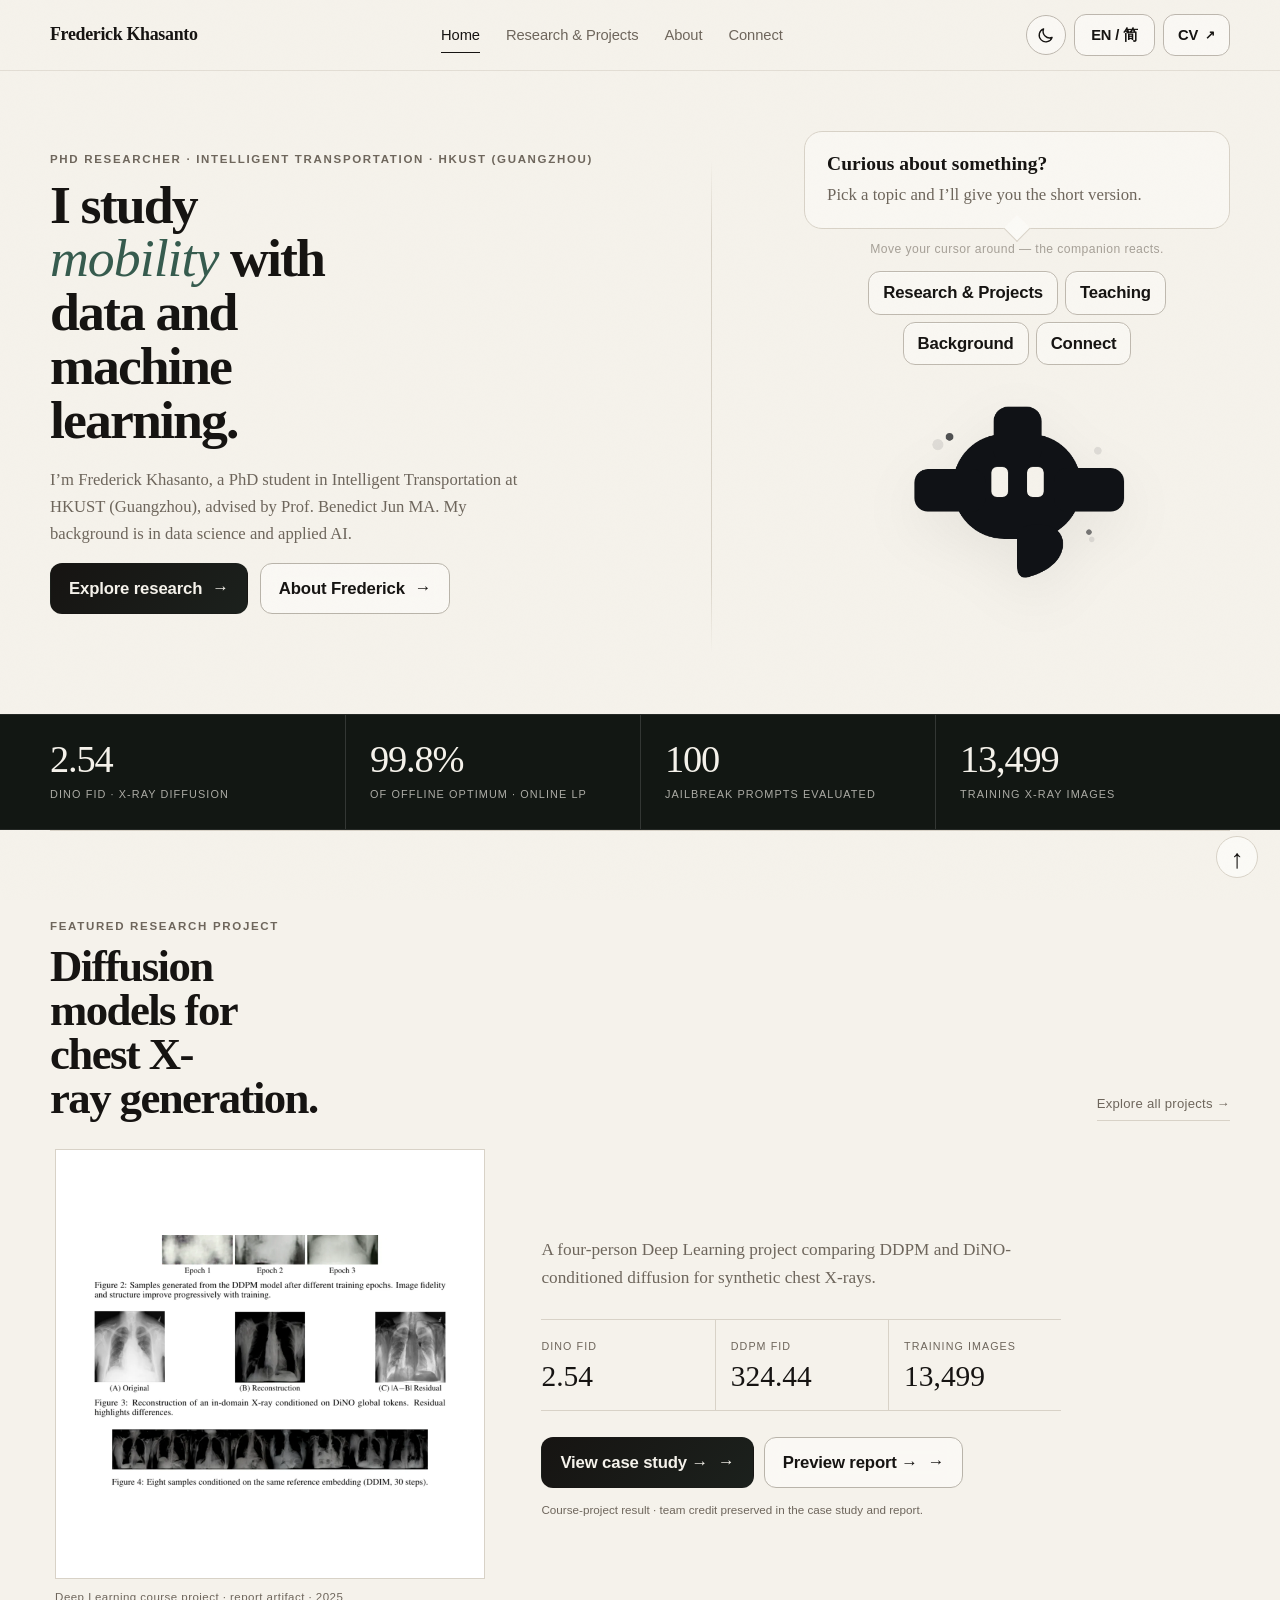
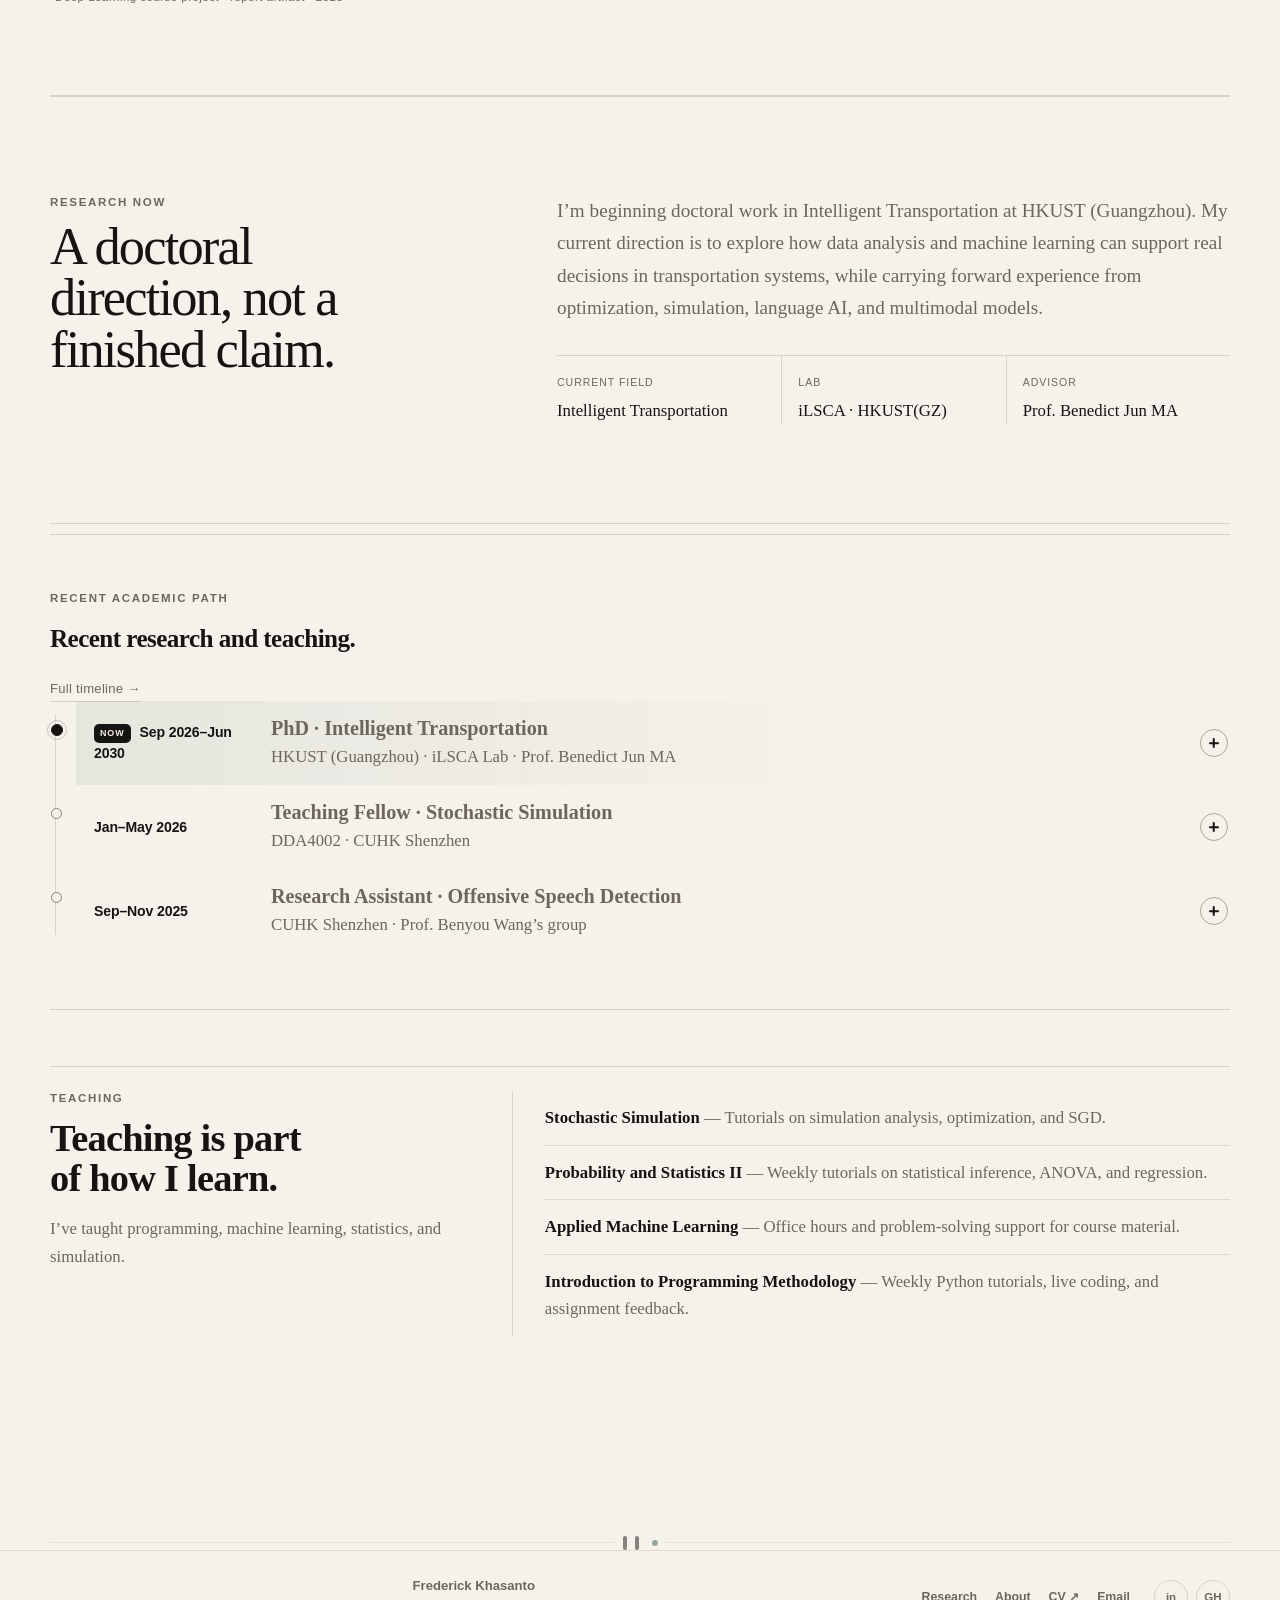
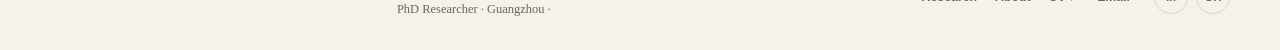
==== commit d6f2fd36: "Upgrade Home evidence and research-now hierarchy" ====
--- a/index.html
+++ b/index.html
@@ -22,10 +22,11 @@
 <script>(function(){var d=document.documentElement;d.classList.remove('no-js');try{var t=localStorage.getItem('fk-theme');if(t==='dark'||t==='light')d.setAttribute('data-theme',t);}catch(e){}})();</script>
 <link href="apple-touch-icon.png" rel="apple-touch-icon" sizes="180x180"/>
 <link href="manifest.webmanifest" rel="manifest"/>
-<meta content="#f4efe6" name="theme-color"/>
-<link href="core.css?v=53" rel="stylesheet"/>
-<link href="home.css?v=53" rel="stylesheet"/>
+<meta content="#f5f2eb" name="theme-color"/>
+<link href="core.css?v=56" rel="stylesheet"/>
+<link href="home.css?v=56" rel="stylesheet"/>
 <script type="application/ld+json">{"@context": "https://schema.org", "@type": "Person", "name": "Frederick Khasanto", "email": "mailto:khasanto.frederick@gmail.com", "jobTitle": "PhD Student in Intelligent Transportation", "description": "PhD student in Intelligent Transportation at The Hong Kong University of Science and Technology (Guangzhou), advised by Prof. Benedict Jun MA.", "sameAs": ["https://github.com/frederickkh", "https://www.linkedin.com/in/frederickkhasanto/", "https://www.instagram.com/frederick.khh/"], "affiliation": {"@type": "CollegeOrUniversity", "name": "The Hong Kong University of Science and Technology (Guangzhou)"}, "alumniOf": {"@type": "CollegeOrUniversity", "name": "The Chinese University of Hong Kong, Shenzhen"}, "knowsAbout": ["Intelligent Transportation", "Machine Learning", "Data Science", "Natural Language Processing", "Multimodal AI"]}</script>
+<link href="v56-premium.css?v=56" rel="stylesheet"/>
 </head>
 <body class="page-enter" data-page="home">
 <a class="skip-link" data-copy-en="Skip to content" data-copy-zh="跳到主要内容" href="#main">Skip to content</a>
@@ -105,6 +106,14 @@
 </div>
 </aside>
 </section>
+<section aria-label="Selected project evidence" class="home-proof-strip">
+<div class="home-proof-inner">
+<a class="home-proof-item" href="research.html#projects"><strong>2.54</strong><span data-copy-en="DiNO FID · X-ray diffusion" data-copy-zh="DiNO FID · X 光扩散模型">DiNO FID · X-ray diffusion</span></a>
+<a class="home-proof-item" href="research.html#projects"><strong>99.8%</strong><span data-copy-en="of offline optimum · Online LP" data-copy-zh="离线最优值 · 在线线性规划">of offline optimum · Online LP</span></a>
+<a class="home-proof-item" href="research.html#projects"><strong>100</strong><span data-copy-en="jailbreak prompts evaluated" data-copy-zh="个越狱提示词完成评估">jailbreak prompts evaluated</span></a>
+<a class="home-proof-item" href="research.html#projects"><strong>13,499</strong><span data-copy-en="training X-ray images" data-copy-zh="张 X 光训练图像">training X-ray images</span></a>
+</div>
+</section>
 <section class="home-featured-research reveal" id="featured-research">
 <div class="home-featured-head">
 <div>
@@ -130,6 +139,19 @@
 <a class="secondary-btn" data-copy-en="Preview report →" data-copy-zh="预览报告 →" data-project-report-preview="xray" href="Frederick_Khasanto_Project_Xray_Diffusion_Models.pdf">Preview report →</a>
 </div>
 <p class="evidence-note" data-copy-en="Course-project result · team credit preserved in the case study and report." data-copy-zh="课程项目结果 · 案例与报告中保留小组署名。">Course-project result · team credit preserved in the case study and report.</p>
+</div>
+</div>
+</section><section class="home-current-focus reveal" id="research-now">
+<div>
+<div class="kicker" data-copy-en="Research now" data-copy-zh="当前研究">Research now</div>
+<h2 data-copy-en="A doctoral direction, not a finished claim." data-copy-zh="这是博士阶段的研究方向，而不是已经完成的结论。">A doctoral direction, not a finished claim.</h2>
+</div>
+<div class="home-current-focus-body">
+<p data-copy-en="I’m beginning doctoral work in Intelligent Transportation at HKUST (Guangzhou). My current direction is to explore how data analysis and machine learning can support real decisions in transportation systems, while carrying forward experience from optimization, simulation, language AI, and multimodal models." data-copy-zh="我正在香港科技大学（广州）开始智能交通博士研究。目前的方向是探索数据分析与机器学习如何支持交通系统中的真实决策，同时延续我在优化、模拟、语言 AI 与多模态模型方面的经验。">I’m beginning doctoral work in Intelligent Transportation at HKUST (Guangzhou). My current direction is to explore how data analysis and machine learning can support real decisions in transportation systems, while carrying forward experience from optimization, simulation, language AI, and multimodal models.</p>
+<div class="home-current-meta">
+<div><span data-copy-en="Current field" data-copy-zh="当前领域">Current field</span><strong data-copy-en="Intelligent Transportation" data-copy-zh="智能交通">Intelligent Transportation</strong></div>
+<div><span data-copy-en="Lab" data-copy-zh="实验室">Lab</span><strong>iLSCA · HKUST(GZ)</strong></div>
+<div><span data-copy-en="Advisor" data-copy-zh="导师">Advisor</span><strong>Prof. Benedict Jun MA</strong></div>
 </div>
 </div>
 </section><section class="academic-timeline-section reveal">
@@ -170,5 +192,5 @@
 </main>
 <div aria-hidden="true" class="signature-divider"><span class="sig-line"></span><span class="sig-eye"></span><span class="sig-eye"></span><span class="sig-node"></span><span class="sig-line"></span></div><footer class="footer-simple premium-footer"><div class="container premium-footer-inner"><div class="footer-identity"><strong>Frederick Khasanto</strong><span data-copy-en="PhD Researcher · Guangzhou ·" data-copy-zh="博士研究者 · 广州 ·">PhD Researcher · Guangzhou · <span class="freshness" data-copy-en="Updated Sep 2026" data-copy-zh="更新于 2026年9月">Updated Sep 2026</span></span></div><nav aria-label="Footer navigation" class="footer-nav"><a data-copy-en="Research" data-copy-zh="研究" href="research.html">Research</a><a data-copy-en="About" data-copy-zh="关于" href="about.html">About</a><a data-copy-en="CV ↗" data-copy-zh="简历 ↗" href="Frederick_Khasanto_CV_2026.pdf" rel="noopener" target="_blank">CV ↗</a><a data-copy-en="Email" data-copy-zh="邮箱" href="mailto:khasanto.frederick@gmail.com">Email</a></nav><div class="footer-socials"><a aria-label="LinkedIn" href="https://www.linkedin.com/in/frederickkhasanto/" rel="noopener" target="_blank">in</a><a aria-label="GitHub" href="https://github.com/frederickkh" rel="noopener" target="_blank">GH</a></div></div></footer>
 <button type="button" aria-label="Back to top" class="to-top" data-to-top="">↑</button>
-<script src="site-config.js?v=53"></script><script defer="" src="script.js?v=53"></script>
+<script src="site-config.js?v=56"></script><script defer="" src="script.js?v=56"></script>
 </body></html>
--- a/v56-premium.css
+++ b/v56-premium.css
@@ -0,0 +1,51 @@
+/* v56 premium academic redesign */
+:root{--bg:#f5f2eb;--surface:#fbfaf6;--surface-soft:#ece8df;--line:#d8d2c7;--accent:#365b4e;--accent-soft:#e3ebe6;--shadow:0 18px 52px rgba(24,32,28,.06)}
+html[data-theme="dark"]{--bg:#101410;--surface:#161b17;--surface-soft:#1e2621;--line:#303a33;--accent:#a6c4b4;--accent-soft:#223029}
+body{background:var(--bg)}
+.site-header{backdrop-filter:blur(18px);-webkit-backdrop-filter:blur(18px)}
+.top-nav a{border-radius:0;padding:9px 11px;position:relative;background:transparent!important}
+.top-nav a::after{content:"";position:absolute;left:11px;right:11px;bottom:3px;height:1px;background:var(--text);transform:scaleX(0);transform-origin:left;transition:transform .2s ease}
+.top-nav a:hover::after,.top-nav a.active::after{transform:scaleX(1)}
+.primary-btn,.secondary-btn,.pill-btn,.cv-link{box-shadow:none}
+.primary-btn:active,.secondary-btn:active,.pill-btn:active,.cv-link:active{transform:translateY(1px) scale(.985)}
+:focus-visible{outline:2px solid var(--accent);outline-offset:4px}
+body[data-page="home"] .home-hero{grid-template-columns:minmax(0,1.14fr) minmax(330px,.86fr);min-height:560px;gap:clamp(36px,5vw,70px)}
+body[data-page="home"] .hero-copy h1{max-width:11.5ch}
+body[data-page="home"] .hero-side{min-height:470px}
+body[data-page="home"] .avatar-wrap{max-width:430px;margin-left:auto}
+body[data-page="home"] .avatar-interaction-hint{opacity:.58}
+.home-proof-strip{width:100vw;margin-left:calc(50% - 50vw);background:#121713;color:#f5f2eb;border-top:1px solid rgba(255,255,255,.08);border-bottom:1px solid rgba(255,255,255,.08)}
+.home-proof-inner{width:min(calc(100% - 44px),var(--content));margin:0 auto;display:grid;grid-template-columns:repeat(4,minmax(0,1fr))}
+.home-proof-item{display:block;padding:26px 24px 25px 0;text-decoration:none;transition:background-color .2s ease,transform .2s ease}
+.home-proof-item+.home-proof-item{border-left:1px solid rgba(255,255,255,.14);padding-left:24px}
+.home-proof-item strong{display:block;font-size:clamp(1.9rem,3vw,3rem);line-height:.95;font-weight:500;letter-spacing:-.03em}
+.home-proof-item span{display:block;margin-top:8px;font-family:var(--ui-font);font-size:.68rem;letter-spacing:.1em;text-transform:uppercase;color:rgba(245,242,235,.68)}
+@media(hover:hover){.home-proof-item:hover{background:rgba(255,255,255,.035);transform:translateY(-2px)}}
+.home-current-focus{display:grid;grid-template-columns:minmax(240px,.78fr) minmax(0,1.22fr);gap:clamp(34px,6vw,82px);padding:clamp(58px,8vw,98px) 0;border-top:1px solid var(--line);border-bottom:1px solid var(--line)}
+.home-current-focus h2{margin:.3rem 0 0;max-width:12ch;font-size:clamp(2.2rem,4.1vw,4rem);line-height:.98;letter-spacing:-.035em;font-weight:500}
+.home-current-focus-body{max-width:760px}
+.home-current-focus-body>p{margin:0;font-size:clamp(1.08rem,1.5vw,1.28rem);line-height:1.7;color:var(--muted)}
+.home-current-meta{display:grid;grid-template-columns:repeat(3,minmax(0,1fr));margin-top:30px;border-top:1px solid var(--line)}
+.home-current-meta div{padding:18px 16px 0 0}
+.home-current-meta div+div{border-left:1px solid var(--line);padding-left:16px}
+.home-current-meta span{display:block;font-family:var(--ui-font);font-size:.66rem;letter-spacing:.09em;text-transform:uppercase;color:var(--muted)}
+.home-current-meta strong{display:block;margin-top:6px;font-weight:500}
+.research-orientation{display:grid;grid-template-columns:repeat(3,minmax(0,1fr));border-top:1px solid var(--line);border-bottom:1px solid var(--line);margin:4px 0 clamp(54px,7vw,86px)}
+.research-orientation article{padding:24px 24px 24px 0}
+.research-orientation article+article{border-left:1px solid var(--line);padding-left:24px}
+.research-orientation span{font-family:var(--ui-font);font-size:.68rem;letter-spacing:.1em;text-transform:uppercase;color:var(--accent)}
+.research-orientation h3{margin:8px 0 8px;font-size:1.45rem;line-height:1.12;font-weight:500}
+.research-orientation p{margin:0;color:var(--muted);font-size:.96rem;line-height:1.6}
+.academic-docs-hub{display:grid;grid-template-columns:minmax(250px,.72fr) minmax(0,1.28fr);gap:clamp(36px,6vw,82px);padding:clamp(58px,8vw,92px) 0;border-top:1px solid var(--line)}
+.academic-docs-hub h2{margin:.35rem 0 0;font-size:clamp(2.1rem,3.7vw,3.5rem);line-height:1;letter-spacing:-.03em}
+.academic-docs-list{border-top:1px solid var(--line)}
+.academic-doc{display:grid;grid-template-columns:minmax(0,1fr) auto;gap:24px;align-items:center;padding:16px 0;border-bottom:1px solid var(--line)}
+.academic-doc strong{font-weight:500}
+.academic-doc span{display:block;margin-top:2px;color:var(--muted);font-family:var(--ui-font);font-size:.76rem}
+.academic-doc a{font-family:var(--ui-font);font-size:.78rem;color:var(--muted);white-space:nowrap}
+.academic-doc a:hover{color:var(--text)}
+.project-card-ref,.about-feature-card,.project-gallery-card{box-shadow:none!important}
+.project-card-ref:hover,.about-feature-card:hover,.project-gallery-card:hover{transform:translateY(-2px)}
+@media(max-width:900px){body[data-page="home"] .home-hero{grid-template-columns:1fr;min-height:auto}body[data-page="home"] .hero-side{min-height:auto}body[data-page="home"] .avatar-wrap{margin:0;max-width:420px}.home-proof-inner{grid-template-columns:repeat(2,minmax(0,1fr))}.home-proof-item:nth-child(3){border-left:0;padding-left:0;border-top:1px solid rgba(255,255,255,.14)}.home-proof-item:nth-child(4){border-top:1px solid rgba(255,255,255,.14)}.home-current-focus,.academic-docs-hub{grid-template-columns:1fr}.research-orientation{grid-template-columns:1fr}.research-orientation article+article{border-left:0;border-top:1px solid var(--line);padding-left:0}}
+@media(max-width:620px){.home-proof-inner{grid-template-columns:1fr}.home-proof-item+.home-proof-item{border-left:0;border-top:1px solid rgba(255,255,255,.14);padding-left:0}.home-current-meta{grid-template-columns:1fr}.home-current-meta div+div{border-left:0;border-top:1px solid var(--line);padding-left:0;padding-top:15px}.academic-doc{grid-template-columns:1fr}}
+@media(prefers-reduced-motion:reduce){.home-proof-item,.project-card-ref,.about-feature-card,.project-gallery-card,.top-nav a::after{transition:none!important}.avatar-btn.avatar-float,.avatar-btn .companion-wing-left,.avatar-btn .companion-wing-right,.avatar-btn .companion-float-dot-a,.avatar-btn .companion-float-dot-b,.avatar-btn .companion-thought{animation:none!important}}
